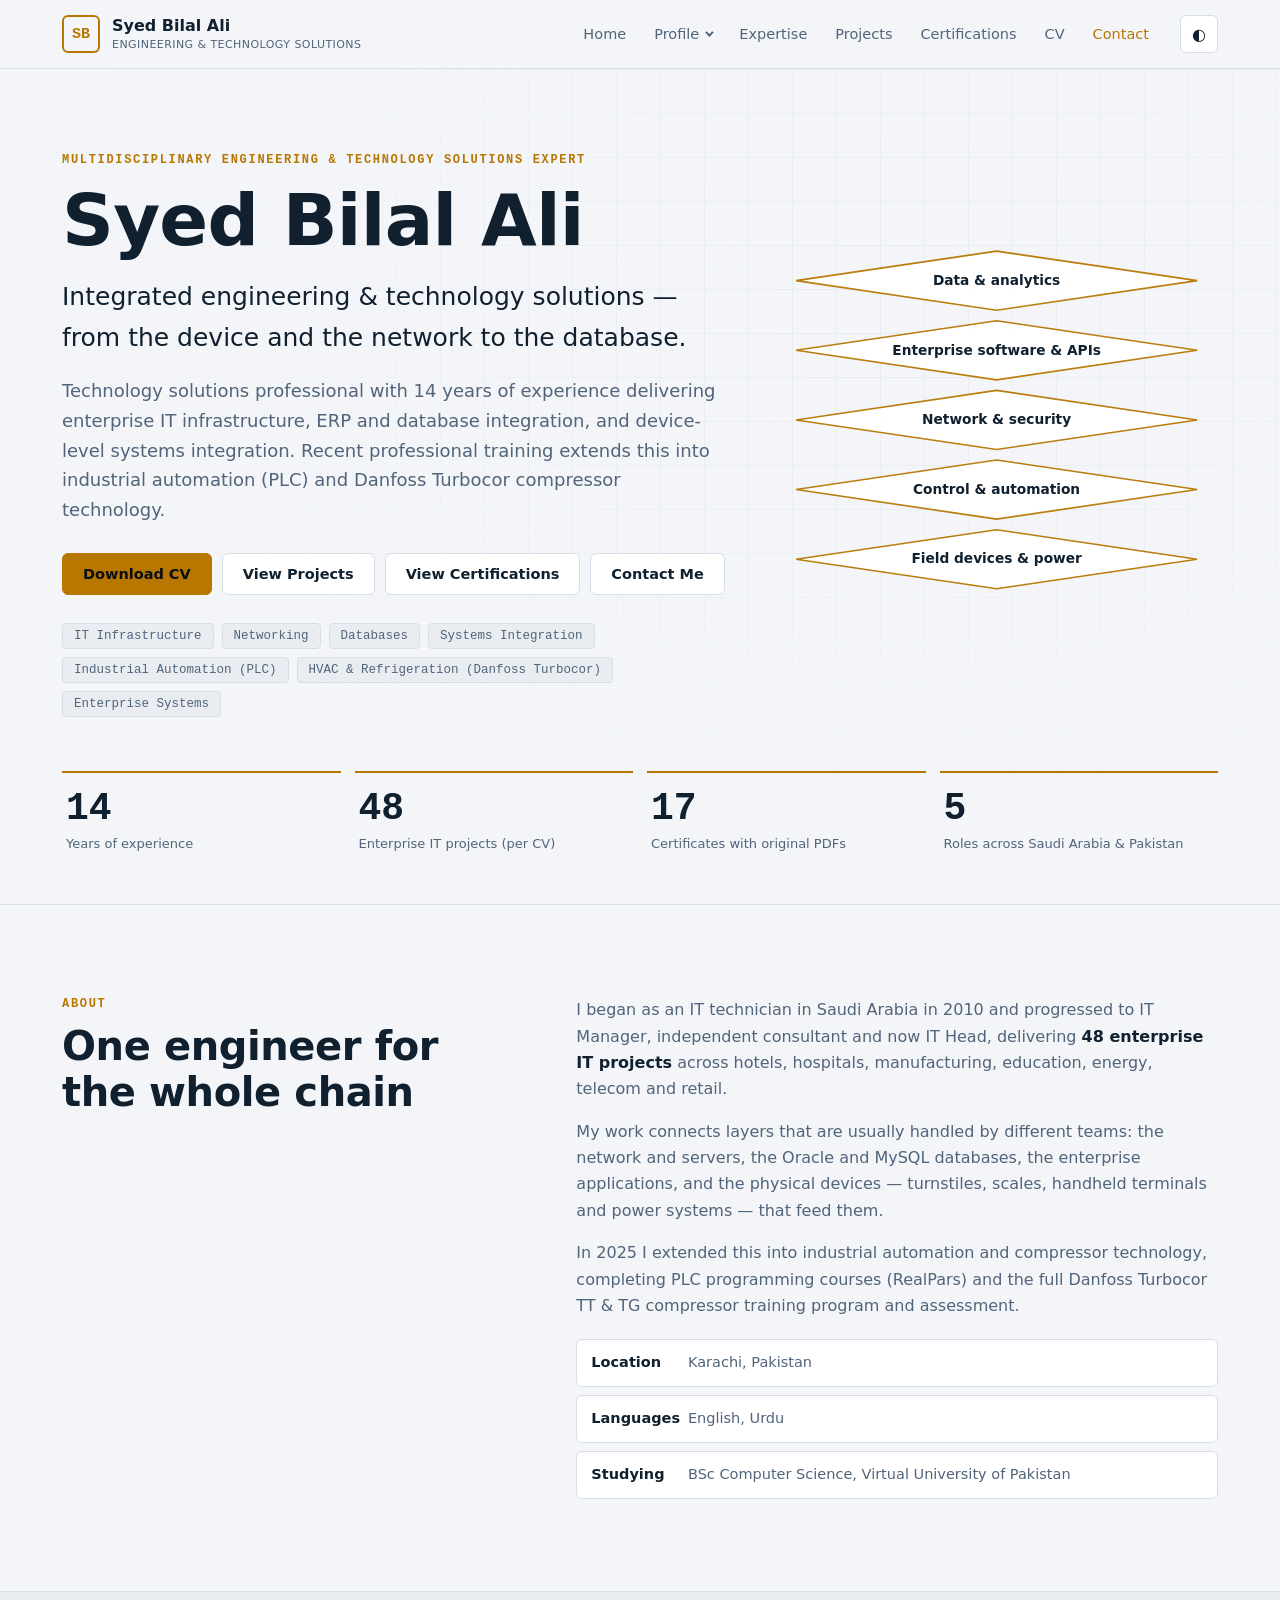
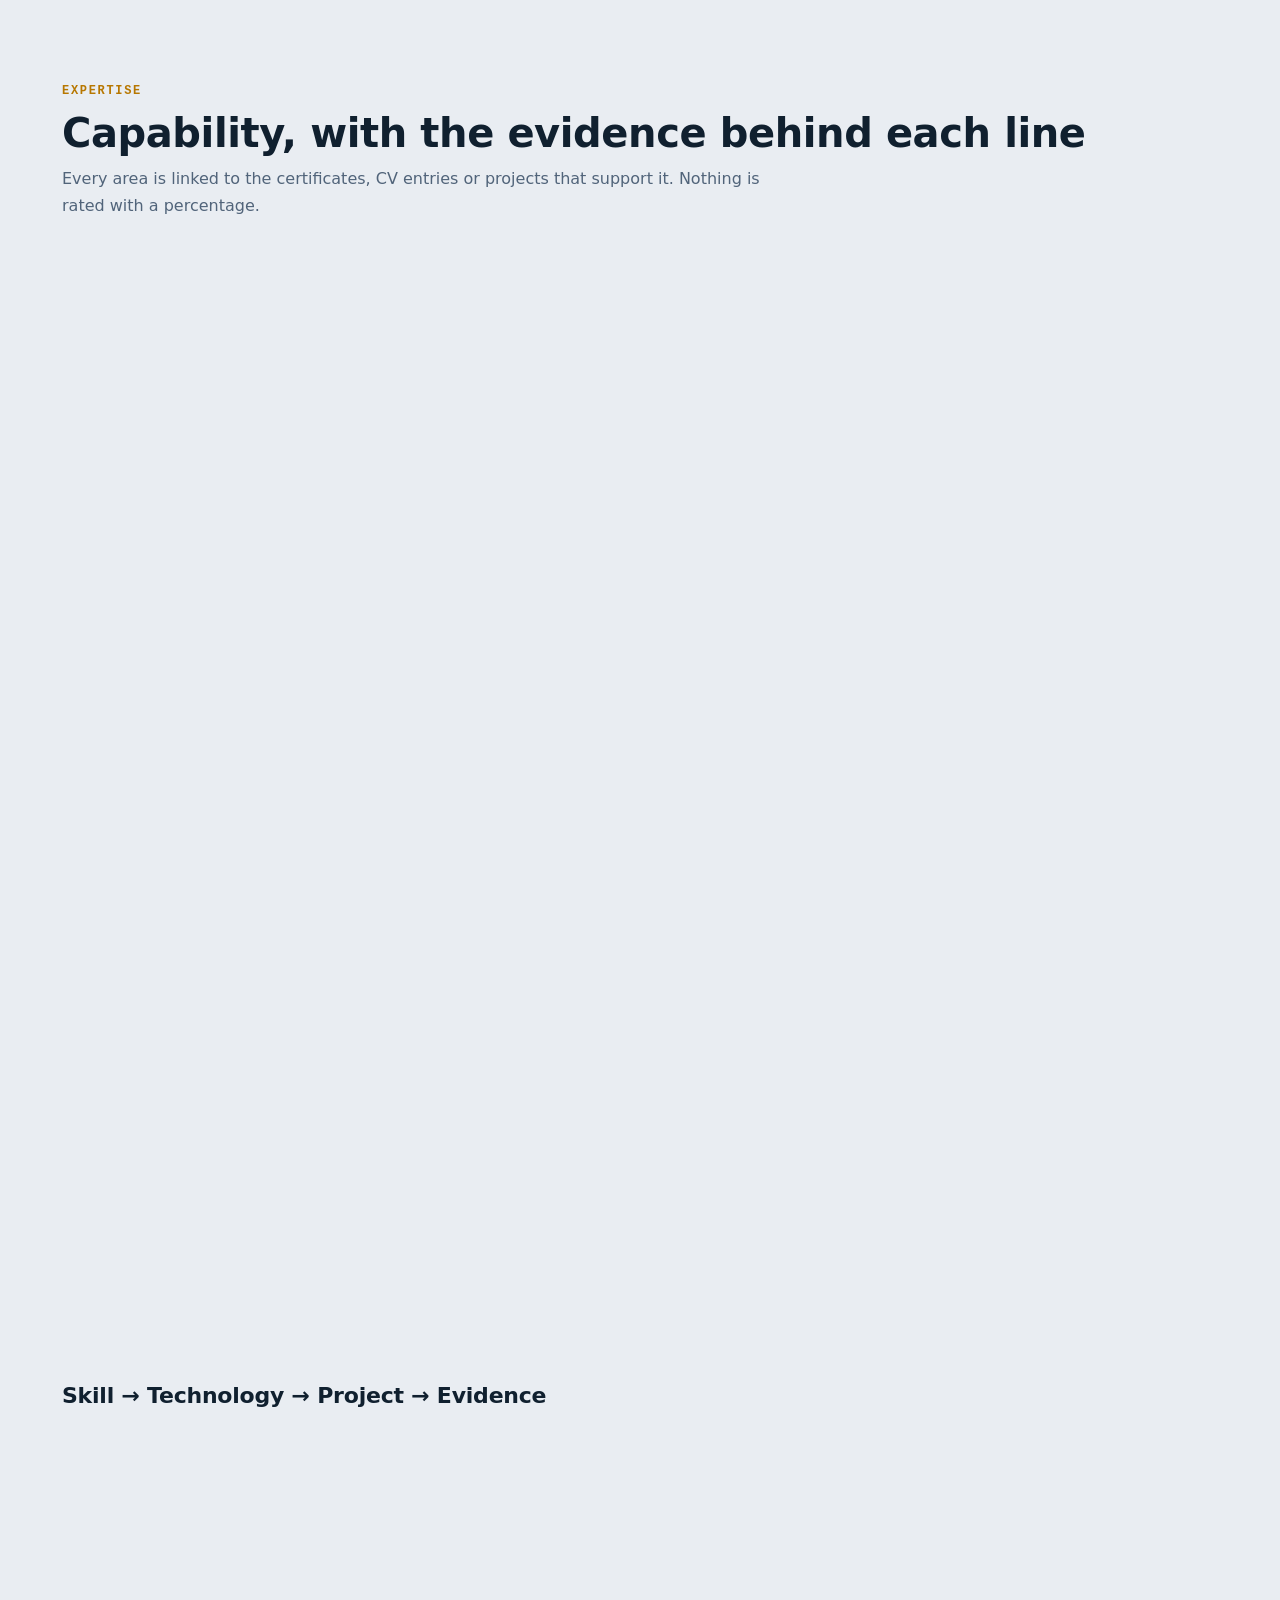
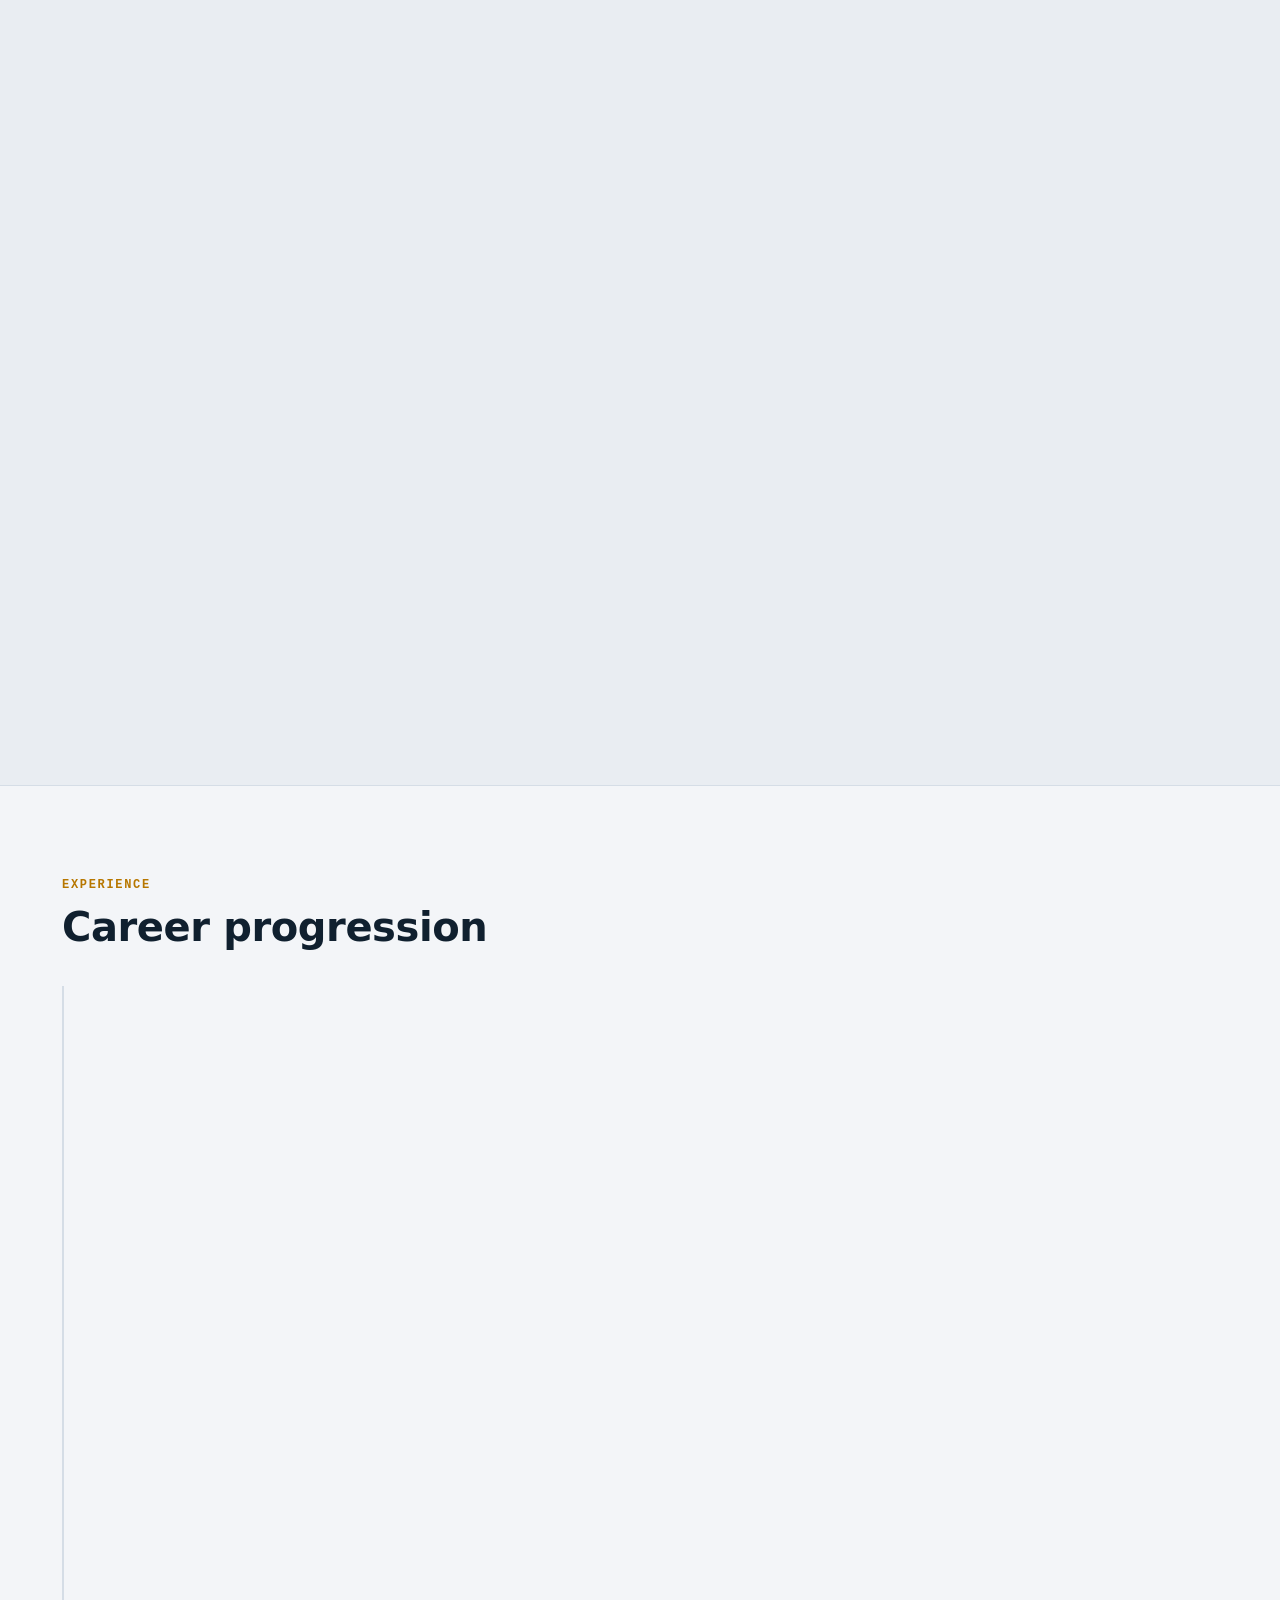
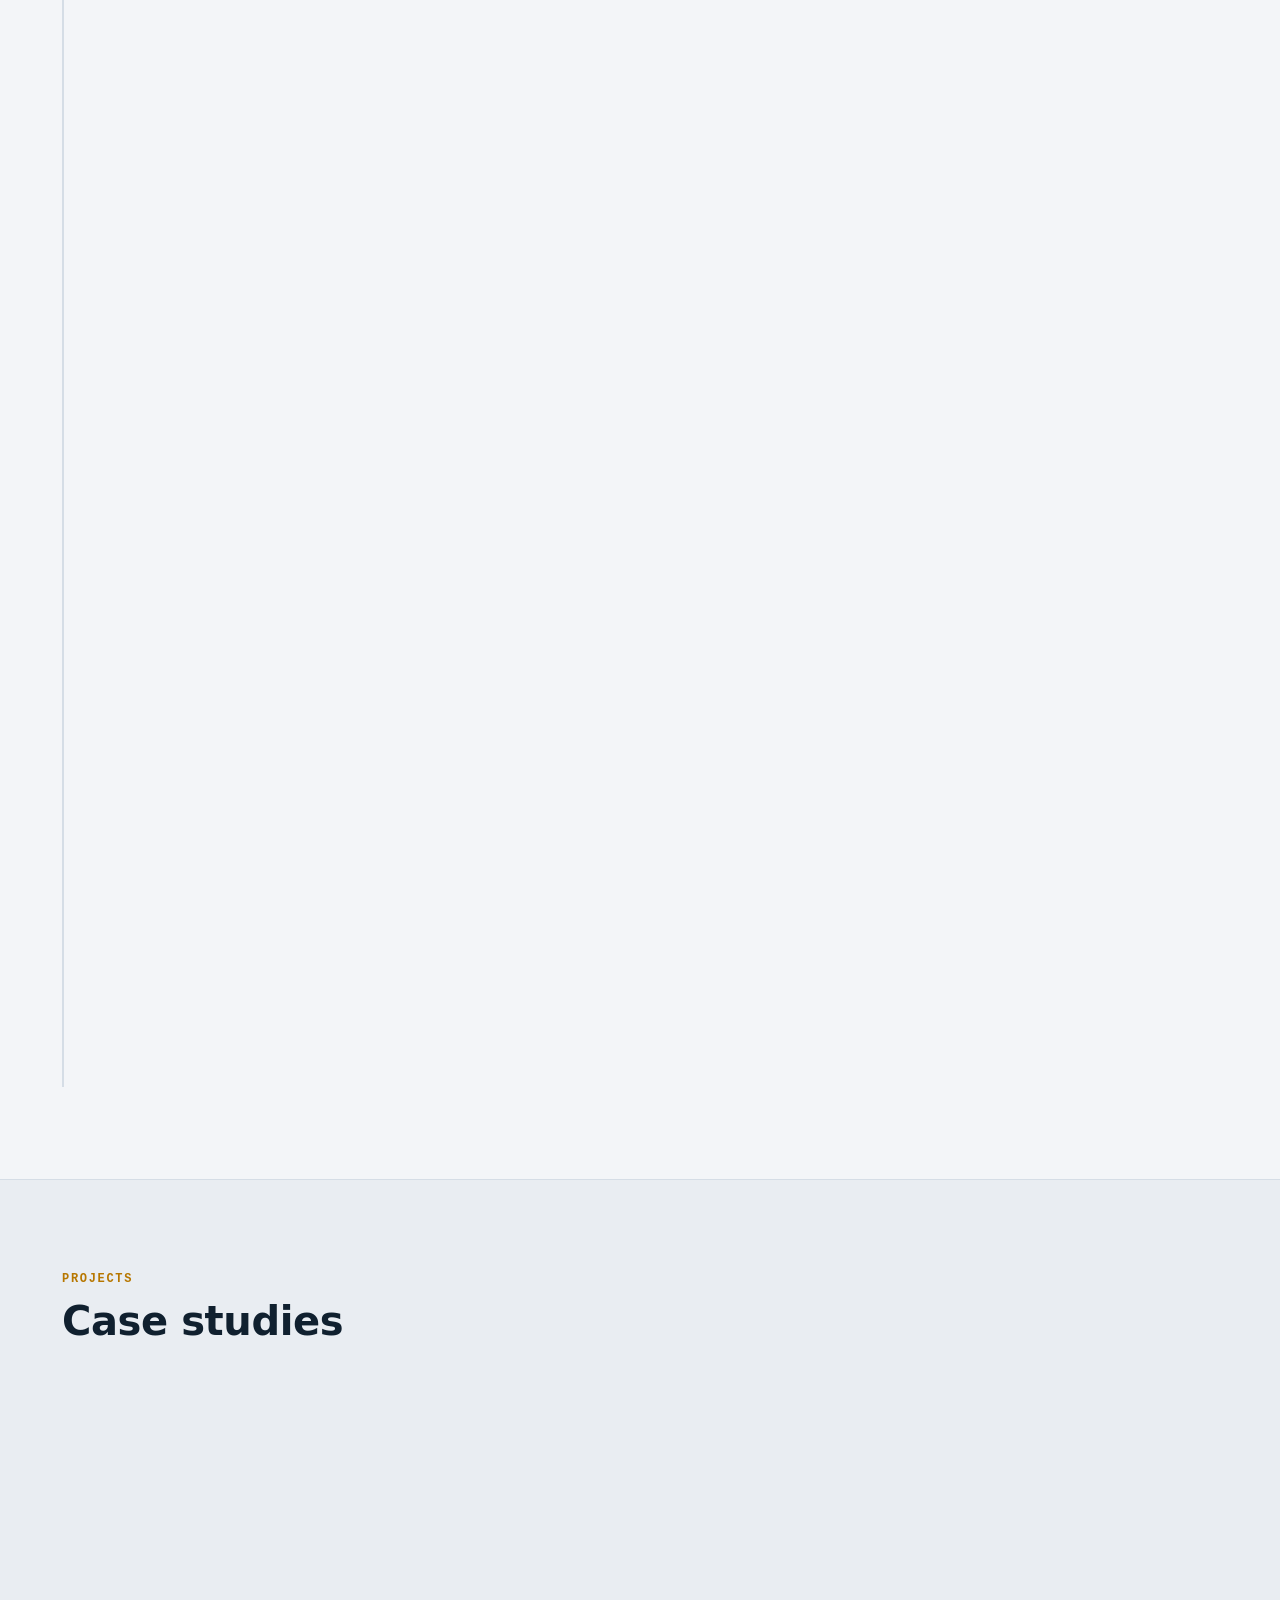
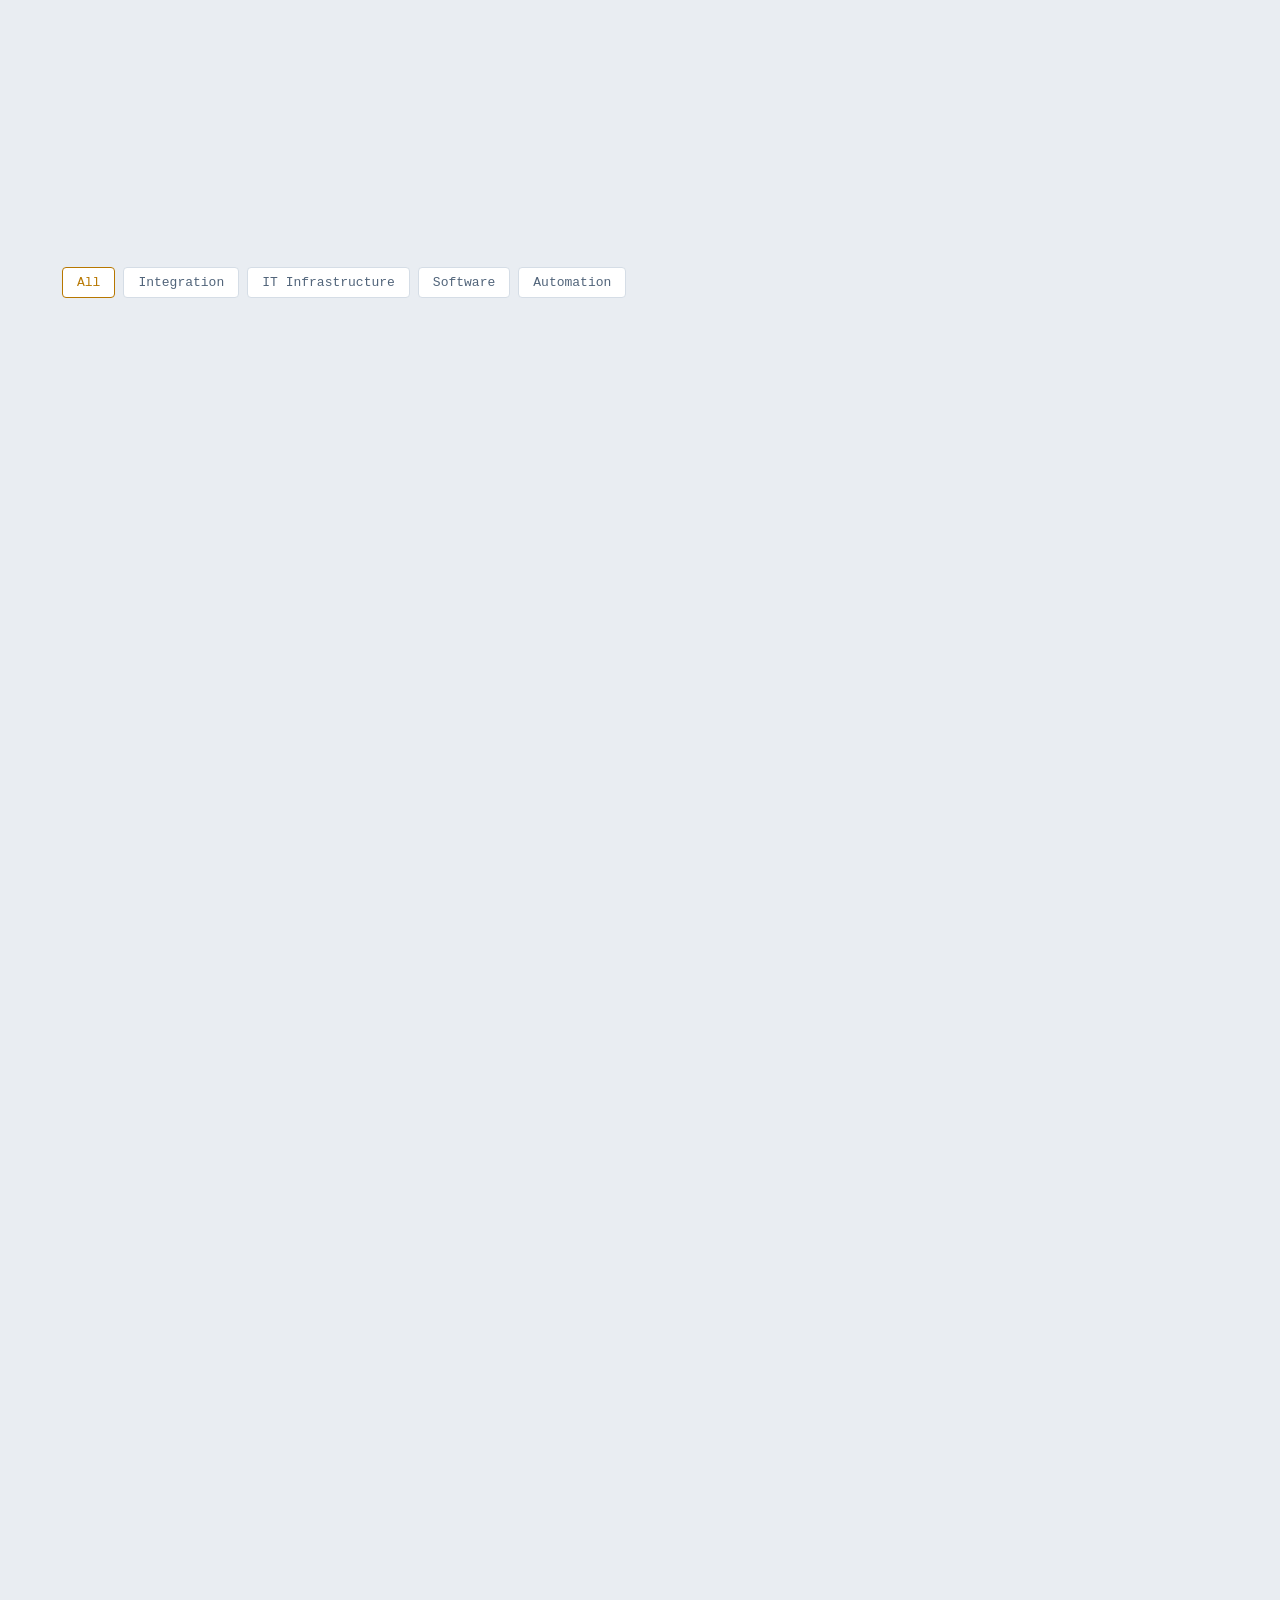
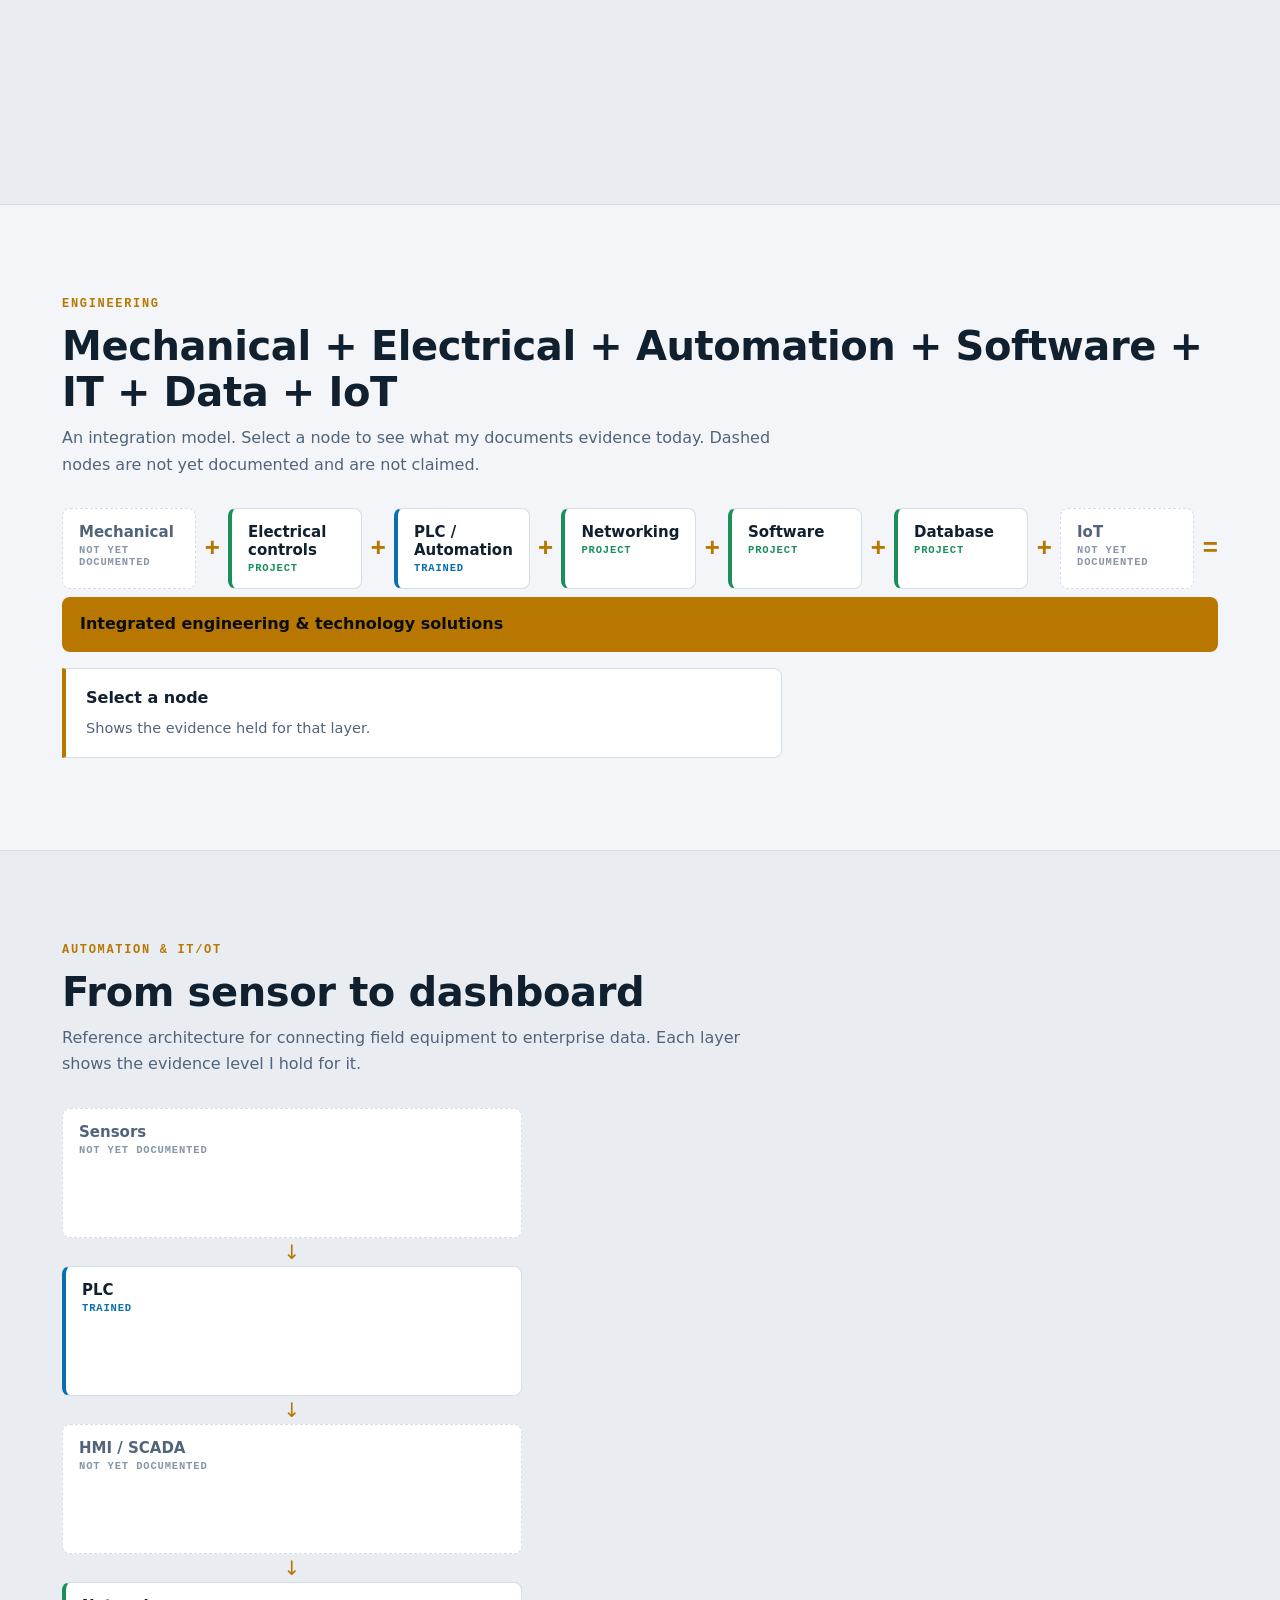
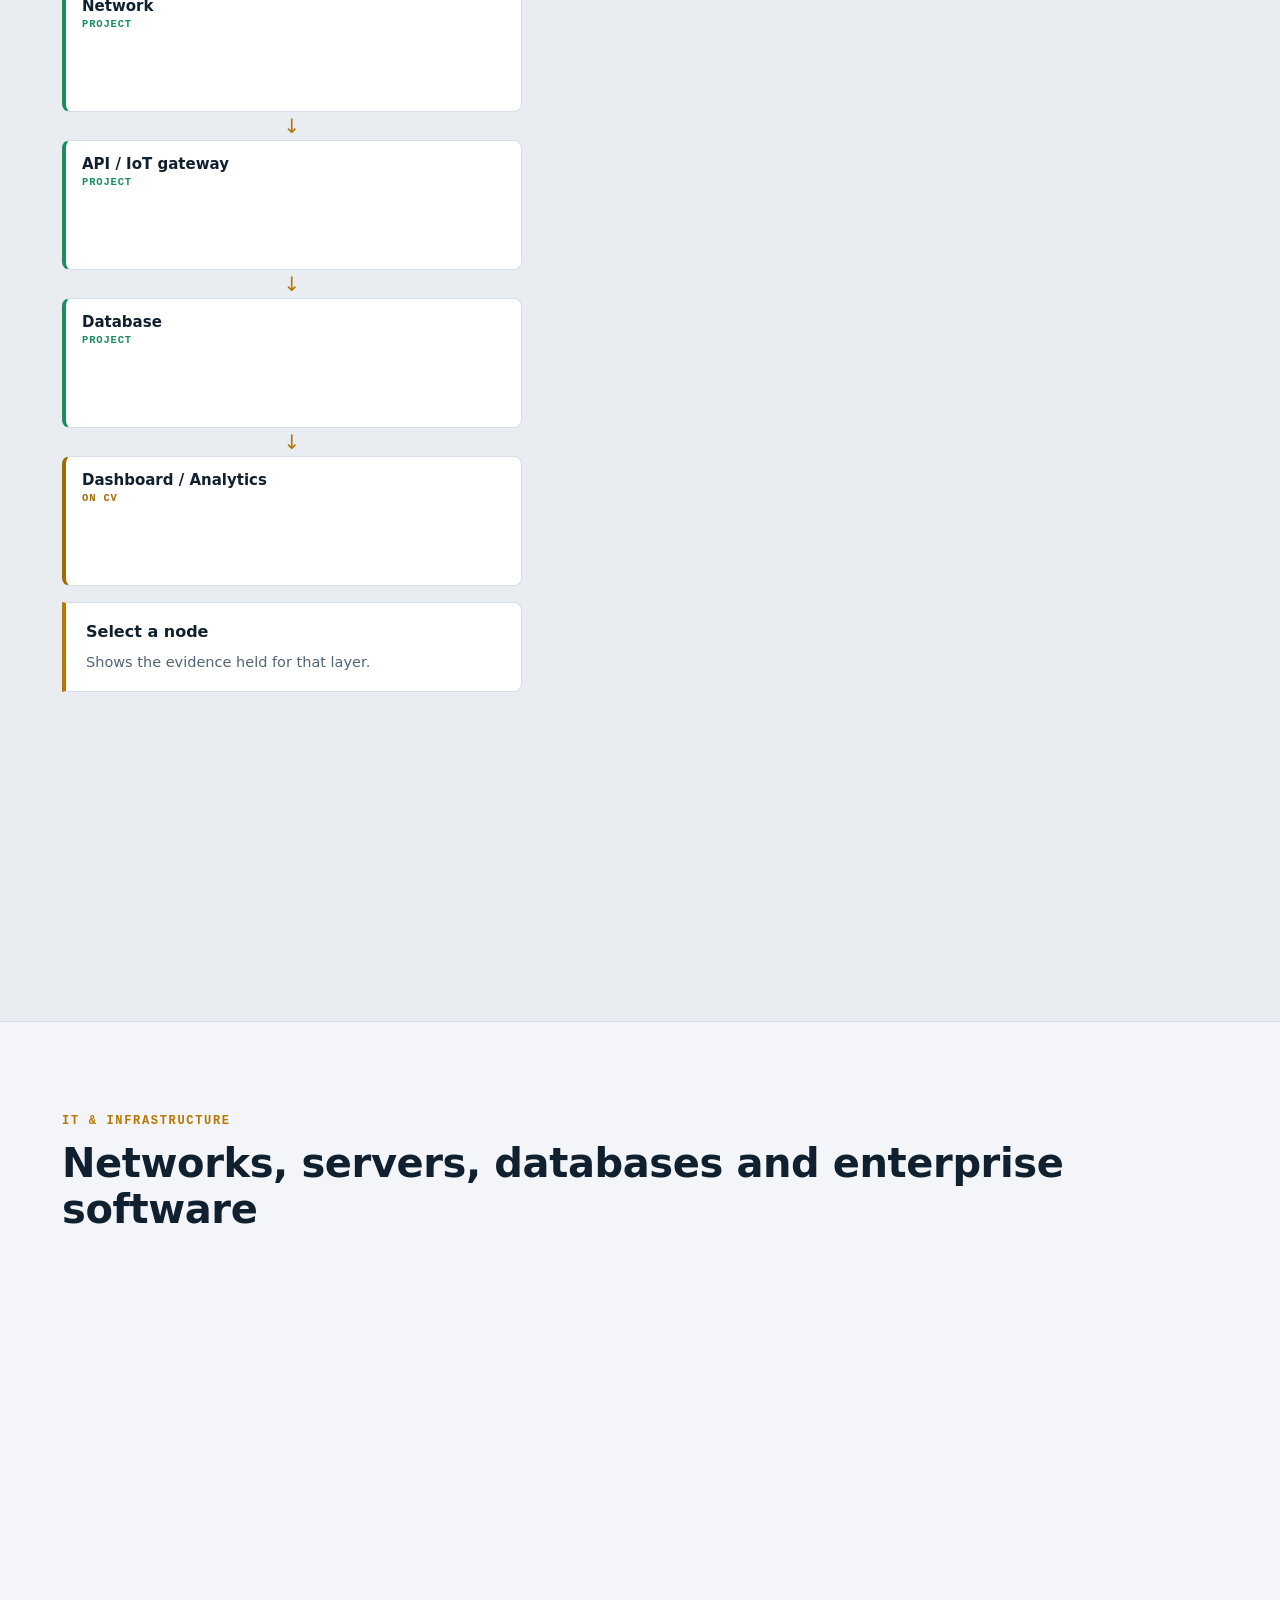
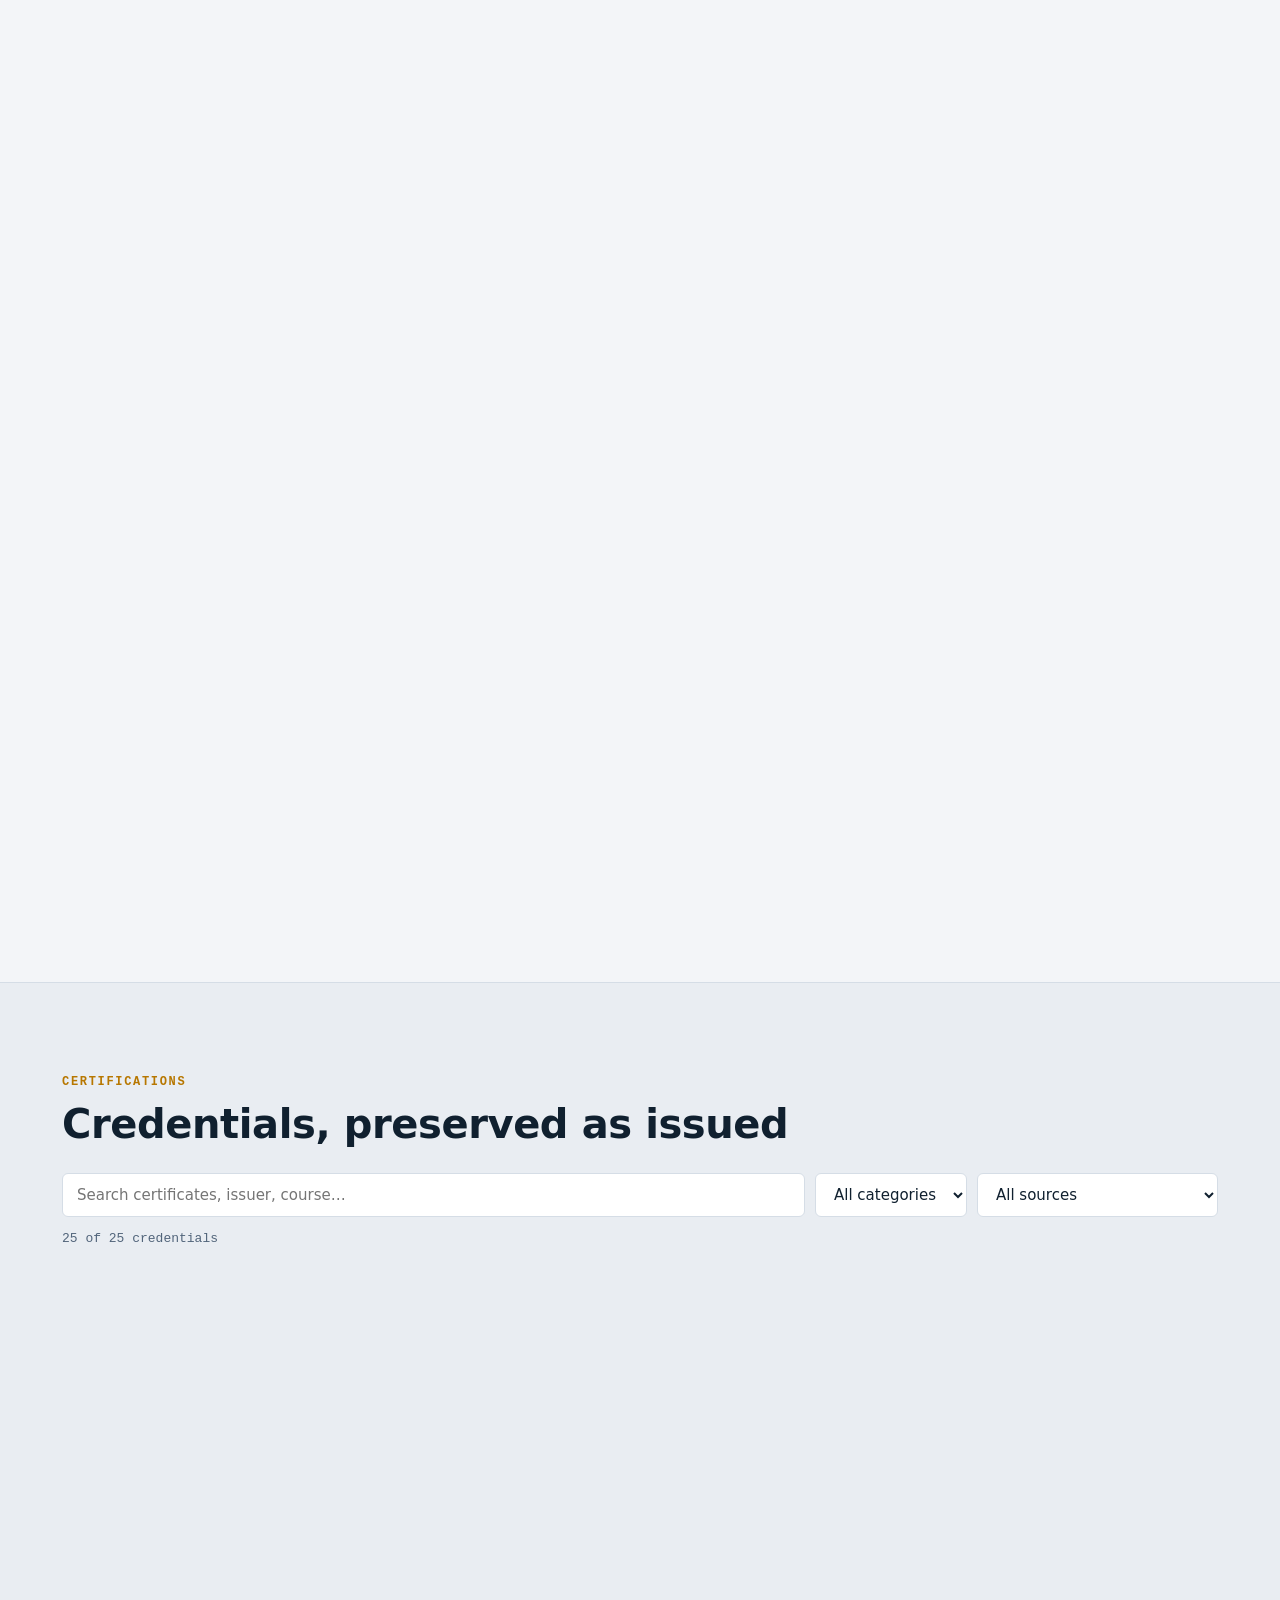
==== index.html @ 6219f00b "Publish engineering & technology solutions portfolio Co-Authored-By: Claude Sonnet 5.5 <noreply@anth" ====
<!DOCTYPE html>
<html lang="en">
<head>
<meta charset="UTF-8">
<meta name="viewport" content="width=device-width, initial-scale=1">
<title>Syed Bilal Ali | Engineering & Technology Solutions — IT Infrastructure, Automation, Systems Integration</title>
<meta name="description" content="Syed Bilal Ali — engineering and technology solutions professional: IT infrastructure, networking, Oracle database and ERP integration, PLC automation training and Danfoss Turbocor compressor technology. 14 years of experience. Karachi, Pakistan.">
<meta name="keywords" content="IT solutions expert, systems integration, industrial automation, PLC, Danfoss Turbocor, HVAC controls, IT/OT integration, networking, Oracle, IT infrastructure">
<meta name="author" content="Syed Bilal Ali">
<link rel="canonical" href="https://bilalsd1.github.io/">
<meta property="og:type" content="website">
<meta property="og:title" content="Syed Bilal Ali — Engineering & Technology Solutions">
<meta property="og:description" content="IT infrastructure, enterprise integration, PLC automation and Danfoss Turbocor compressor technology.">
<meta property="og:url" content="https://bilalsd1.github.io/">
<meta name="twitter:card" content="summary">
<meta name="referrer" content="strict-origin-when-cross-origin">
<meta http-equiv="Content-Security-Policy" content="default-src 'self'; img-src 'self' data:; style-src 'self'; script-src 'self'; frame-src 'self'; object-src 'self'; base-uri 'self'; form-action 'self' mailto:">
<script type="application/ld+json">
{"@context":"https://schema.org","@type":"Person","name":"Syed Bilal Ali","jobTitle":"IT Head; Engineering & Technology Solutions","url":"https://bilalsd1.github.io/","address":{"@type":"PostalAddress","addressLocality":"Karachi","addressCountry":"PK"},"alumniOf":{"@type":"CollegeOrUniversity","name":"Virtual University of Pakistan"},"knowsAbout":["IT infrastructure","Networking","Oracle database","PL/SQL","Systems integration","Enterprise ERP","PLC programming","Danfoss Turbocor compressors"],"knowsLanguage":["English","Urdu"]}
</script>
<link rel="stylesheet" href="styles.css">
</head>
<body>
<a class="skip" href="#main">Skip to content</a>

<header class="nav" id="nav">
  <div class="wrap nav-inner">
    <a href="#home" class="brand" aria-label="Syed Bilal Ali — home"><span class="mark">SB</span><span class="bn">Syed Bilal Ali<small>Engineering &amp; Technology Solutions</small></span></a>
    <button class="burger" id="burger" aria-label="Open menu" aria-expanded="false" aria-controls="menu"><span></span><span></span><span></span></button>
    <nav id="menu" class="menu" aria-label="Main">
      <ul>
        <li><a href="#home">Home</a></li>
        <li class="has-mega">
          <button class="mega-toggle" aria-expanded="false">Profile <i></i></button>
          <div class="mega">
            <div class="mega-grid">
              <div><h4>About</h4><a href="#about">About</a><a href="#experience">Experience</a><a href="#education">Education</a></div>
              <div><h4>Capability</h4><a href="#expertise">Expertise</a><a href="#engineering">Engineering</a><a href="#automation">Automation</a><a href="#it">IT &amp; Infrastructure</a><a href="#technologies">Technologies</a></div>
              <div><h4>Proof</h4><a href="#projects">Projects</a><a href="#certifications">Certifications</a><a href="#documents">Documents</a><a href="#cv">CV</a></div>
            </div>
          </div>
        </li>
        <li><a href="#expertise">Expertise</a></li>
        <li><a href="#projects">Projects</a></li>
        <li><a href="#certifications">Certifications</a></li>
        <li><a href="#cv">CV</a></li>
        <li><a href="#contact" class="nav-cta">Contact</a></li>
      </ul>
    </nav>
    <button class="theme" id="theme" aria-label="Toggle dark / light mode" title="Dark / light">◐</button>
  </div>
</header>

<main id="main">

<section class="hero" id="home">
  <div class="gridbg" aria-hidden="true"></div>
  <div class="wrap hero-grid">
    <div>
      <p class="eyebrow">Multidisciplinary Engineering &amp; Technology Solutions Expert</p>
      <h1>Syed Bilal Ali</h1>
      <p class="h1sub">Integrated engineering &amp; technology solutions — from the device and the network to the database.</p>
      <p class="lead" id="hero-summary"></p>
      <div class="cta">
        <a class="btn primary" href="cv.html">Download CV</a>
        <a class="btn" href="#projects">View Projects</a>
        <a class="btn" href="#certifications">View Certifications</a>
        <a class="btn" href="#contact">Contact Me</a>
      </div>
      <ul class="chips" id="positioning"></ul>
    </div>
    <figure class="hero-visual" aria-label="Integration stack">
      <svg viewBox="0 0 420 380" role="img" aria-label="Layered stack: field devices, control, network, software, data"><g id="hero-layers"></g></svg>
    </figure>
  </div>
  <div class="wrap facts" id="facts"></div>
</section>

<section id="about" class="section">
  <div class="wrap two">
    <div><p class="eyebrow">About</p><h2>One engineer for the whole chain</h2></div>
    <div class="prose" id="about-copy"></div>
  </div>
</section>

<section id="expertise" class="section alt">
  <div class="wrap">
    <p class="eyebrow">Expertise</p><h2>Capability, with the evidence behind each line</h2>
    <p class="sub">Every area is linked to the certificates, CV entries or projects that support it. Nothing is rated with a percentage.</p>
    <div class="grid" id="expertise-grid"></div>
    <h3 class="h3">Skill → Technology → Project → Evidence</h3>
    <div class="chains" id="chains"></div>
  </div>
</section>

<section id="experience" class="section">
  <div class="wrap">
    <p class="eyebrow">Experience</p><h2>Career progression</h2>
    <ol class="timeline" id="timeline"></ol>
  </div>
</section>

<section id="projects" class="section alt">
  <div class="wrap">
    <p class="eyebrow">Projects</p><h2>Case studies</h2>
    <div id="feature"></div>
    <div class="filters" id="proj-filters"></div>
    <div class="grid" id="projects-grid"></div>
  </div>
</section>

<section id="engineering" class="section">
  <div class="wrap">
    <p class="eyebrow">Engineering</p><h2>Mechanical + Electrical + Automation + Software + IT + Data + IoT</h2>
    <p class="sub">An integration model. Select a node to see what my documents evidence today. Dashed nodes are not yet documented and are not claimed.</p>
    <div class="diagram" id="dg-int"></div>
  </div>
</section>

<section id="automation" class="section alt">
  <div class="wrap">
    <p class="eyebrow">Automation &amp; IT/OT</p><h2>From sensor to dashboard</h2>
    <p class="sub">Reference architecture for connecting field equipment to enterprise data. Each layer shows the evidence level I hold for it.</p>
    <div class="diagram" id="dg-itot"></div>
    <div class="grid" id="auto-evidence"></div>
  </div>
</section>

<section id="it" class="section">
  <div class="wrap">
    <p class="eyebrow">IT &amp; Infrastructure</p><h2>Networks, servers, databases and enterprise software</h2>
    <div class="grid" id="it-grid"></div>
  </div>
</section>

<section id="certifications" class="section alt">
  <div class="wrap">
    <p class="eyebrow">Certifications</p><h2>Credentials, preserved as issued</h2>
    <div class="toolbar">
      <input id="cert-search" type="search" placeholder="Search certificates, issuer, course…" aria-label="Search certificates" maxlength="80">
      <select id="cert-cat" aria-label="Filter by category"></select>
      <select id="cert-src" aria-label="Filter by source"><option value="">All sources</option><option value="document">Original document on file</option><option value="cv">Listed on CV only</option></select>
    </div>
    <p class="count" id="cert-count" aria-live="polite"></p>
    <div class="grid certs" id="certs-grid"></div>
  </div>
</section>

<section id="education" class="section">
  <div class="wrap two">
    <div><p class="eyebrow">Education</p><h2>Academic background</h2><p class="sub">As stated on my CV. Degree documents are available on request.</p></div>
    <div><ul class="edu" id="edu"></ul><h3 class="h3">Professional training</h3><ul class="edu" id="training"></ul></div>
  </div>
</section>

<section id="technologies" class="section alt">
  <div class="wrap">
    <p class="eyebrow">Technologies</p><h2>Technology index</h2>
    <p class="sub"><b>Project</b> = used in delivered work · <b>Trained</b> = completed training or certificate · <b>On CV</b> = listed skill, no project write-up yet.</p>
    <div class="tech" id="tech"></div>
  </div>
</section>

<section id="documents" class="section">
  <div class="wrap">
    <p class="eyebrow">Document vault</p><h2>Public, restricted and private records</h2>
    <div class="vault" id="vault"></div>
  </div>
</section>

<section id="cv" class="section alt">
  <div class="wrap">
    <p class="eyebrow">Curriculum vitae</p><h2>One source, four CV versions</h2>
    <p class="sub">All versions are generated from the same verified data, so one update changes every version. Open a version, then use <b>Print / Save as PDF</b>.</p>
    <div class="grid" id="cv-cards"></div>
  </div>
</section>

<section id="contact" class="section contact">
  <div class="wrap two">
    <div>
      <p class="eyebrow">Contact</p><h2>Discuss a project or role</h2>
      <p class="lead">Available for remote and on-site engagements in IT infrastructure, enterprise integration and automation support.</p>
      <ul class="links"><li id="c-email"></li><li>Karachi, Pakistan · UTC+5</li><li>Languages: English, Urdu</li></ul>
      <p class="hint">Phone and other details are shared on request.</p>
    </div>
    <form id="form" class="form" novalidate autocomplete="on">
      <label>Name<input name="name" required maxlength="80" autocomplete="name"></label>
      <label>Email<input name="email" type="email" required maxlength="120" autocomplete="email"></label>
      <label>Company<input name="company" maxlength="100" autocomplete="organization"></label>
      <label>Message<textarea name="msg" rows="4" required maxlength="1500"></textarea></label>
      <input name="website" class="hp" tabindex="-1" autocomplete="off" aria-hidden="true">
      <button class="btn primary" type="submit">Send message</button>
      <p class="hint" id="hint">Opens your email app with the message pre-filled.</p>
    </form>
  </div>
</section>
</main>

<footer class="footer"><div class="wrap"><span>© <span id="yr"></span> Syed Bilal Ali</span><a href="#home">Back to top ↑</a></div></footer>

<div class="modal" id="modal" hidden role="dialog" aria-modal="true" aria-label="Certificate viewer">
  <div class="modal-box">
    <div class="modal-bar"><strong id="m-title"></strong><a id="m-open" target="_blank" rel="noopener" class="btn sm">Open original PDF ↗</a><button id="m-close" class="btn sm" aria-label="Close">Close ✕</button></div>
    <div class="modal-body" id="m-body"></div>
  </div>
</div>

<script src="data/profile.js"></script>
<script src="data/experience.js"></script>
<script src="data/projects.js"></script>
<script src="data/certificates.js"></script>
<script src="script.js"></script>
</body>
</html>
---- styles.css ----
:root{
  --bg:#0a0e13;--bg2:#0e141b;--card:#121a23;--line:#223040;--text:#e7edf3;--muted:#8fa0b2;
  --acc:#f2a900;--acc2:#4cc3ff;--ok:#3ecf8e;--warn:#e5a93a;--pend:#5b6b7c;
  --shadow:0 18px 40px -22px rgba(0,0,0,.7);color-scheme:dark;
  --sans:"Segoe UI",Inter,system-ui,-apple-system,Roboto,sans-serif;--mono:ui-monospace,"Cascadia Mono",Consolas,monospace;
}
:root[data-theme="light"]{--bg:#f3f5f8;--bg2:#e9edf2;--card:#fff;--line:#d5dde6;--text:#10202f;--muted:#51647a;--acc:#b77700;--acc2:#0a6fae;--ok:#1a8f5c;--warn:#a06a00;--pend:#8796a6;--shadow:0 18px 34px -24px rgba(16,32,47,.35);color-scheme:light}
@media(prefers-color-scheme:light){:root:not([data-theme="dark"]){--bg:#f3f5f8;--bg2:#e9edf2;--card:#fff;--line:#d5dde6;--text:#10202f;--muted:#51647a;--acc:#b77700;--acc2:#0a6fae;--ok:#1a8f5c;--warn:#a06a00;--pend:#8796a6;--shadow:0 18px 34px -24px rgba(16,32,47,.35);color-scheme:light}}
*{box-sizing:border-box}html{scroll-behavior:smooth;scroll-padding-top:84px}
body{margin:0;font:16px/1.65 var(--sans);background:var(--bg);color:var(--text);-webkit-font-smoothing:antialiased}
h1,h2,h3,h4{margin:0;line-height:1.15;letter-spacing:-.01em}
a{color:inherit;text-decoration:none}ul,ol{margin:0;padding:0;list-style:none}
.wrap{max-width:1200px;margin:0 auto;padding:0 22px}
@media(min-width:2000px){.wrap{max-width:1560px}body{font-size:18px}}
.skip{position:absolute;left:-999px;top:8px;background:var(--acc);color:#000;padding:8px 12px;border-radius:6px;z-index:200}.skip:focus{left:8px}
:focus-visible{outline:2px solid var(--acc2);outline-offset:3px;border-radius:4px}
.hp{position:absolute;left:-9999px;opacity:0;height:0}

/* nav */
.nav{position:sticky;top:0;z-index:60;background:color-mix(in srgb,var(--bg) 88%,transparent);backdrop-filter:blur(12px);border-bottom:1px solid var(--line)}
.nav-inner{display:flex;align-items:center;gap:18px;height:68px}
.brand{display:flex;align-items:center;gap:12px}
.mark{display:grid;place-items:center;width:38px;height:38px;border:2px solid var(--acc);color:var(--acc);font:700 15px var(--mono);border-radius:6px}
.bn{font-weight:700;line-height:1.1}.bn small{display:block;font:500 11px var(--sans);color:var(--muted);letter-spacing:.04em;text-transform:uppercase;margin-top:3px}
.menu{margin-left:auto}.menu>ul{display:flex;align-items:center;gap:2px}
.menu a,.mega-toggle{display:inline-flex;align-items:center;gap:6px;padding:9px 13px;border-radius:6px;color:var(--muted);font:500 14.5px var(--sans);background:none;border:0;cursor:pointer}
.menu a:hover,.mega-toggle:hover,.has-mega.open .mega-toggle{color:var(--text);background:var(--card)}
.mega-toggle i{width:6px;height:6px;border-right:2px solid currentColor;border-bottom:2px solid currentColor;transform:rotate(45deg) translateY(-2px)}
.nav-cta{border:1px solid var(--acc);color:var(--acc)!important}.nav-cta:hover{background:var(--acc)!important;color:#000!important}
.theme{width:38px;height:38px;border-radius:6px;border:1px solid var(--line);background:var(--card);color:var(--text);cursor:pointer;font-size:16px}
.burger{display:none;background:none;border:0;padding:8px;cursor:pointer;margin-left:auto}.burger span{display:block;width:22px;height:2px;background:var(--text);margin:5px 0}
.has-mega{position:static}
.mega{position:absolute;left:0;right:0;top:100%;padding:0 22px;opacity:0;visibility:hidden;transform:translateY(6px);transition:.18s}
.has-mega.open .mega,.has-mega:hover .mega,.has-mega:focus-within .mega{opacity:1;visibility:visible;transform:none}
.mega-grid{max-width:900px;margin:8px auto 0;background:var(--card);border:1px solid var(--line);border-radius:10px;box-shadow:var(--shadow);padding:22px;display:grid;grid-template-columns:repeat(3,1fr);gap:24px}
.mega-grid h4{font:600 11.5px var(--mono);letter-spacing:.12em;text-transform:uppercase;color:var(--acc);margin-bottom:8px}
.mega-grid a{display:block;padding:7px 8px;margin:0 -8px;border-radius:6px;font-size:14.5px}.mega-grid a:hover{background:var(--bg2);color:var(--text)}

/* buttons etc */
.btn{display:inline-flex;align-items:center;justify-content:center;padding:12px 20px;border-radius:6px;font:600 14.5px var(--sans);cursor:pointer;border:1px solid var(--line);background:var(--card);color:var(--text);transition:.15s}
.btn:hover{border-color:var(--acc2)}.btn.primary{background:var(--acc);border-color:var(--acc);color:#0a0e13}.btn.primary:hover{filter:brightness(1.08)}
.btn.sm{padding:7px 13px;font-size:13px}
.eyebrow{font:600 12px var(--mono);letter-spacing:.14em;text-transform:uppercase;color:var(--acc);margin:0 0 12px}
.lead{font-size:18px;color:var(--muted);max-width:62ch}.sub{color:var(--muted);max-width:70ch;margin:10px 0 0}
.h3{font-size:22px;margin:54px 0 16px}

/* hero */
.hero{position:relative;overflow:hidden;padding:84px 0 34px;border-bottom:1px solid var(--line)}
.gridbg{position:absolute;inset:0;background-image:linear-gradient(var(--line) 1px,transparent 1px),linear-gradient(90deg,var(--line) 1px,transparent 1px);background-size:44px 44px;opacity:.35;mask-image:radial-gradient(ellipse at 70% 30%,#000 10%,transparent 70%)}
.hero-grid{position:relative;display:grid;grid-template-columns:1.2fr .8fr;gap:48px;align-items:center}
.hero h1{font-size:clamp(40px,6vw,72px);margin:4px 0 14px}
.h1sub{font-size:clamp(19px,2.2vw,25px);color:var(--text);max-width:40ch;margin:0 0 18px}
.cta{display:flex;flex-wrap:wrap;gap:10px;margin:28px 0}
.chips{display:flex;flex-wrap:wrap;gap:8px}.chips li{font:12.5px var(--mono);padding:5px 11px;border:1px solid var(--line);border-radius:4px;background:var(--bg2);color:var(--muted)}
.chips.sm{margin-top:12px}.chips.sm li{font-size:11.5px;padding:3px 8px}
.hero-visual{margin:0}.hero-visual svg{width:100%;height:auto;max-height:420px}
.ly path{fill:var(--card);stroke:var(--acc);stroke-width:1.5;opacity:.95}.ly text{fill:var(--text);font:600 13px var(--sans)}
.ly{animation:rise .7s both}@keyframes rise{from{opacity:0;transform:translateY(14px)}}
.facts{position:relative;display:grid;grid-template-columns:repeat(4,1fr);gap:14px;margin-top:54px}
.facts>div{border-top:2px solid var(--acc);padding:14px 4px}.facts b{display:block;font:700 38px var(--mono);color:var(--text)}.facts span{font-size:13px;color:var(--muted)}

/* sections */
.section{padding:92px 0}.section.alt{background:var(--bg2);border-block:1px solid var(--line)}
.section h2{font-size:clamp(27px,3.4vw,40px)}
.two{display:grid;grid-template-columns:1fr 1.4fr;gap:56px}
.prose p{color:var(--muted);margin:0 0 16px}.prose strong{color:var(--text)}
.facts2{display:grid;gap:8px;margin-top:20px}.facts2 li{padding:11px 14px;border:1px solid var(--line);border-radius:6px;background:var(--card);font-size:14.5px;color:var(--muted)}.facts2 b{color:var(--text);display:inline-block;min-width:92px}
.grid{display:grid;grid-template-columns:repeat(auto-fill,minmax(300px,1fr));gap:16px;margin-top:30px}
.card,.cert,.feature{background:var(--card);border:1px solid var(--line);border-radius:10px;padding:22px}
.card h3,.cert h3{font-size:18px;margin:10px 0 8px}
.card p{color:var(--muted);font-size:14.5px;margin:0 0 8px}
.badge{display:inline-block;font:600 11px var(--mono);letter-spacing:.06em;text-transform:uppercase;padding:3px 9px;border-radius:4px;border:1px solid var(--acc2);color:var(--acc2)}
.badge.draftb{border-color:var(--warn);color:var(--warn)}
.pend{opacity:.6;border-style:dashed}
.ev{display:grid;gap:7px}.ev li{position:relative;padding-left:16px;font-size:13.5px;color:var(--muted)}.ev li::before{content:"";position:absolute;left:0;top:.65em;width:7px;height:2px;background:var(--acc)}
.note{font-size:13px!important;color:var(--warn)!important;margin-top:12px!important}
.chains{display:grid;gap:10px}
.chain{display:grid;grid-template-columns:1fr auto 1.2fr auto 1.2fr auto 1.3fr;gap:12px;align-items:center;background:var(--card);border:1px solid var(--line);border-radius:8px;padding:14px 16px;font-size:14px}
.chain small{display:block;font:600 10.5px var(--mono);letter-spacing:.1em;text-transform:uppercase;color:var(--acc);margin-bottom:2px}.chain>span{color:var(--acc2);font-weight:700}

/* timeline */
.timeline{margin-top:36px;border-left:2px solid var(--line);padding-left:30px;display:grid;gap:40px}
.timeline>li{position:relative}.timeline>li::before{content:"";position:absolute;left:-38px;top:7px;width:12px;height:12px;background:var(--acc);box-shadow:0 0 0 4px var(--bg)}
.when{font:600 12.5px var(--mono);color:var(--acc2);letter-spacing:.04em}.timeline h3{font-size:22px;margin:4px 0}.org{margin:0 0 12px;color:var(--muted)}
.ach{border-left:3px solid var(--ok);padding:6px 14px;margin:10px 0;background:var(--card);border-radius:0 6px 6px 0;font-size:14.5px}.ach b{font:600 11px var(--mono);letter-spacing:.1em;text-transform:uppercase;color:var(--ok)}.ach li{margin-top:4px}
details{margin:10px 0}summary{cursor:pointer;font-weight:600;font-size:14.5px;color:var(--acc2)}
.pts{display:grid;gap:8px;margin-top:10px}.pts li{position:relative;padding-left:18px;color:var(--muted);font-size:14.5px}.pts li::before{content:"›";position:absolute;left:0;color:var(--acc);font-weight:700}
.projlinks{font-size:13.5px;color:var(--muted);margin:12px 0 0}.projlinks a{color:var(--acc2)}.projlinks a:hover{text-decoration:underline}

/* projects */
.feature{border-color:var(--acc);margin:28px 0 8px;padding:30px;background:linear-gradient(0deg,var(--card),var(--card))}
.feature h3{font-size:28px;margin:12px 0 10px}.feature p{color:var(--muted)}
.meta{font:13px var(--mono);color:var(--acc2)!important;margin:0 0 8px!important}
.pf{margin-top:14px}.pf b{font:600 11px var(--mono);letter-spacing:.1em;text-transform:uppercase;color:var(--ok)}.pf ul{margin-top:6px;display:grid;gap:5px}.pf li{font-size:14px;color:var(--muted)}
.gal{display:grid;grid-template-columns:repeat(auto-fill,minmax(200px,1fr));gap:12px;margin-top:16px}.gal img{width:100%;border-radius:6px;border:1px solid var(--line)}.gal figcaption{font-size:12px;color:var(--muted)}
.filters{display:flex;flex-wrap:wrap;gap:8px;margin-top:34px}.filters button{padding:7px 14px;border:1px solid var(--line);background:var(--card);color:var(--muted);border-radius:4px;font:500 13px var(--mono);cursor:pointer}.filters button[aria-pressed="true"]{border-color:var(--acc);color:var(--acc)}
.filters+.grid{margin-top:16px}

/* diagrams */
.diagram{margin-top:30px}
.flow{display:flex;align-items:stretch;gap:8px;flex-wrap:wrap}
.flow.col{flex-direction:column;max-width:460px;gap:0}
.flow.col .sep{align-self:center;color:var(--acc);font-size:20px;line-height:1;padding:4px 0}
.flow.sum .sep{align-self:center;font:700 26px var(--mono);color:var(--acc)}
.node{flex:1 1 130px;text-align:left;background:var(--card);color:var(--text);border:1px solid var(--line);border-radius:8px;padding:14px 16px;cursor:pointer;font:600 15px var(--sans);display:flex;flex-direction:column;gap:3px}
.node small{font:600 10.5px var(--mono);letter-spacing:.08em;text-transform:uppercase}
.node:hover,.node[aria-pressed="true"]{border-color:var(--acc)}
.node.s-project{border-left:4px solid var(--ok)}.node.s-project small{color:var(--ok)}
.node.s-trained{border-left:4px solid var(--acc2)}.node.s-trained small{color:var(--acc2)}
.node.s-stated{border-left:4px solid var(--warn)}.node.s-stated small{color:var(--warn)}
.node.s-pending{border-style:dashed;color:var(--muted)}.node.s-pending small{color:var(--pend)}
.result{flex:1 1 200px;display:flex;align-items:center;background:var(--acc);color:#0a0e13;font-weight:700;padding:14px 18px;border-radius:8px}
.detail{margin-top:16px;border:1px solid var(--line);border-left:4px solid var(--acc);background:var(--card);padding:16px 20px;border-radius:0 8px 8px 0;max-width:720px}.detail p{margin:6px 0 0;color:var(--muted);font-size:14.5px}
.flow.col~.detail{max-width:460px}
#auto-evidence{margin-top:34px}

/* IT, tech */
.tl{display:grid;gap:10px}.tl li{display:grid;grid-template-columns:1fr auto;gap:2px 10px;font-size:14px;border-bottom:1px solid var(--line);padding-bottom:9px}.tl small{grid-column:1/-1;color:var(--muted);font-size:12px}
.lv{font:600 10.5px var(--mono);letter-spacing:.05em;text-transform:uppercase;font-style:normal;align-self:start;padding:2px 7px;border-radius:3px;border:1px solid}
.l-project{color:var(--ok)}.l-trained{color:var(--acc2)}.l-stated{color:var(--warn)}
.tech{display:grid;grid-template-columns:repeat(auto-fit,minmax(300px,1fr));gap:16px;margin-top:30px}
.tg{background:var(--card);border:1px solid var(--line);border-radius:10px;padding:20px}.tg h4{font:600 12px var(--mono);letter-spacing:.1em;text-transform:uppercase;color:var(--acc);margin-bottom:12px}
.tg ul{display:grid;gap:8px}.tg li{display:flex;justify-content:space-between;gap:10px;font-size:14px;align-items:flex-start}

/* certificates */
.toolbar{display:flex;flex-wrap:wrap;gap:10px;margin-top:26px}
.toolbar input,.toolbar select{font:15px var(--sans);padding:11px 14px;border:1px solid var(--line);background:var(--card);color:var(--text);border-radius:6px}.toolbar input{flex:1 1 260px}
.count{font:13px var(--mono);color:var(--muted);margin:14px 0 0}
.certs{grid-template-columns:repeat(auto-fill,minmax(270px,1fr));margin-top:12px}
.cert{padding:0;overflow:hidden;display:flex;flex-direction:column}
.cert>*:not(.thumb){margin-left:18px;margin-right:18px}.cert .badge{align-self:flex-start;margin-top:16px}
.thumb{aspect-ratio:4/3;background:var(--bg2);border-bottom:1px solid var(--line);display:grid;place-items:center;overflow:hidden}.thumb img{width:100%;height:100%;object-fit:cover;object-position:top}.thumb span{font-size:13px;color:var(--muted);text-align:center}
.cert h3{font-size:16px}.st{font-size:13px;color:var(--ok);margin:0 0 8px}
dl{display:grid;grid-template-columns:auto 1fr;gap:3px 12px;font-size:12.5px;margin:0 0 12px}dt{color:var(--muted)}dd{margin:0;word-break:break-word}
.acts{display:flex;flex-wrap:wrap;gap:8px;margin-top:auto;margin-bottom:18px}
.modal{position:fixed;inset:0;z-index:150;background:rgba(2,6,10,.82);display:grid;place-items:center;padding:20px}.modal[hidden]{display:none}
.modal-box{background:var(--card);border:1px solid var(--line);border-radius:10px;width:min(1000px,100%);height:min(88vh,900px);display:flex;flex-direction:column;overflow:hidden}
.modal-bar{display:flex;align-items:center;gap:10px;padding:12px 16px;border-bottom:1px solid var(--line)}.modal-bar strong{flex:1;font-size:14px}
.modal-body{flex:1;background:#fff}.modal-body iframe{width:100%;height:100%;border:0}

/* education, vault */
.edu{display:grid;gap:12px}.edu li{background:var(--card);border:1px solid var(--line);border-left:3px solid var(--acc);border-radius:0 8px 8px 0;padding:14px 18px;display:grid;gap:2px}.edu span{color:var(--muted);font-size:14px}.edu em{font:12.5px var(--mono);font-style:normal;color:var(--acc2)}
.vault{display:grid;gap:10px;margin-top:30px;max-width:860px}
.vrow{display:grid;grid-template-columns:auto 1fr auto;gap:16px;align-items:center;background:var(--card);border:1px solid var(--line);border-radius:8px;padding:14px 18px}
.vrow small{display:block;color:var(--muted);font-size:13px}.vrow em{font:600 11px var(--mono);letter-spacing:.08em;text-transform:uppercase;font-style:normal;padding:3px 9px;border-radius:3px;border:1px solid}
.a-public em{color:var(--ok)}.a-restricted em{color:var(--warn)}.a-private em{color:#e5686b}.lock{color:var(--muted)}

/* contact */
.links{margin:22px 0 10px;display:grid;gap:8px}.links a{color:var(--acc2);font-weight:600}.hint{font-size:13px;color:var(--muted)}
.form{background:var(--card);border:1px solid var(--line);border-radius:10px;padding:26px;display:grid;gap:14px}.form label{display:grid;gap:6px;font-size:14px;color:var(--muted)}
.form input,.form textarea{font:16px var(--sans);padding:12px 14px;border:1px solid var(--line);border-radius:6px;background:var(--bg);color:var(--text)}
.footer{border-top:1px solid var(--line);padding:26px 0;color:var(--muted);font-size:14px}.footer .wrap{display:flex;justify-content:space-between}
.rv{opacity:0;transform:translateY(14px);transition:opacity .5s,transform .5s}.rv.in{opacity:1;transform:none}

@media(max-width:1000px){.hero-grid,.two{grid-template-columns:1fr}.hero-visual{max-width:420px}.facts{grid-template-columns:repeat(2,1fr)}.chain{grid-template-columns:1fr}.chain>span{display:none}}
@media(max-width:860px){
  .burger{display:block}.theme{order:3}.bn small{display:none}
  .menu{position:fixed;inset:68px 0 0 0;background:var(--bg);margin:0;padding:14px 22px 40px;overflow:auto;display:none}.menu.open{display:block}
  .menu>ul{flex-direction:column;align-items:stretch}.menu a,.mega-toggle{width:100%;justify-content:space-between;padding:14px;font-size:17px}
  .mega{position:static;padding:0;opacity:1;visibility:visible;transform:none;display:none}.has-mega:hover .mega{display:none}.has-mega.open .mega{display:block}
  .mega-grid{grid-template-columns:1fr;box-shadow:none;padding:12px}.section{padding:64px 0}
}
@media(prefers-reduced-motion:reduce){*{animation:none!important;transition:none!important}html{scroll-behavior:auto}.rv{opacity:1;transform:none}}
@media print{.nav,.hero,.footer{display:none}}
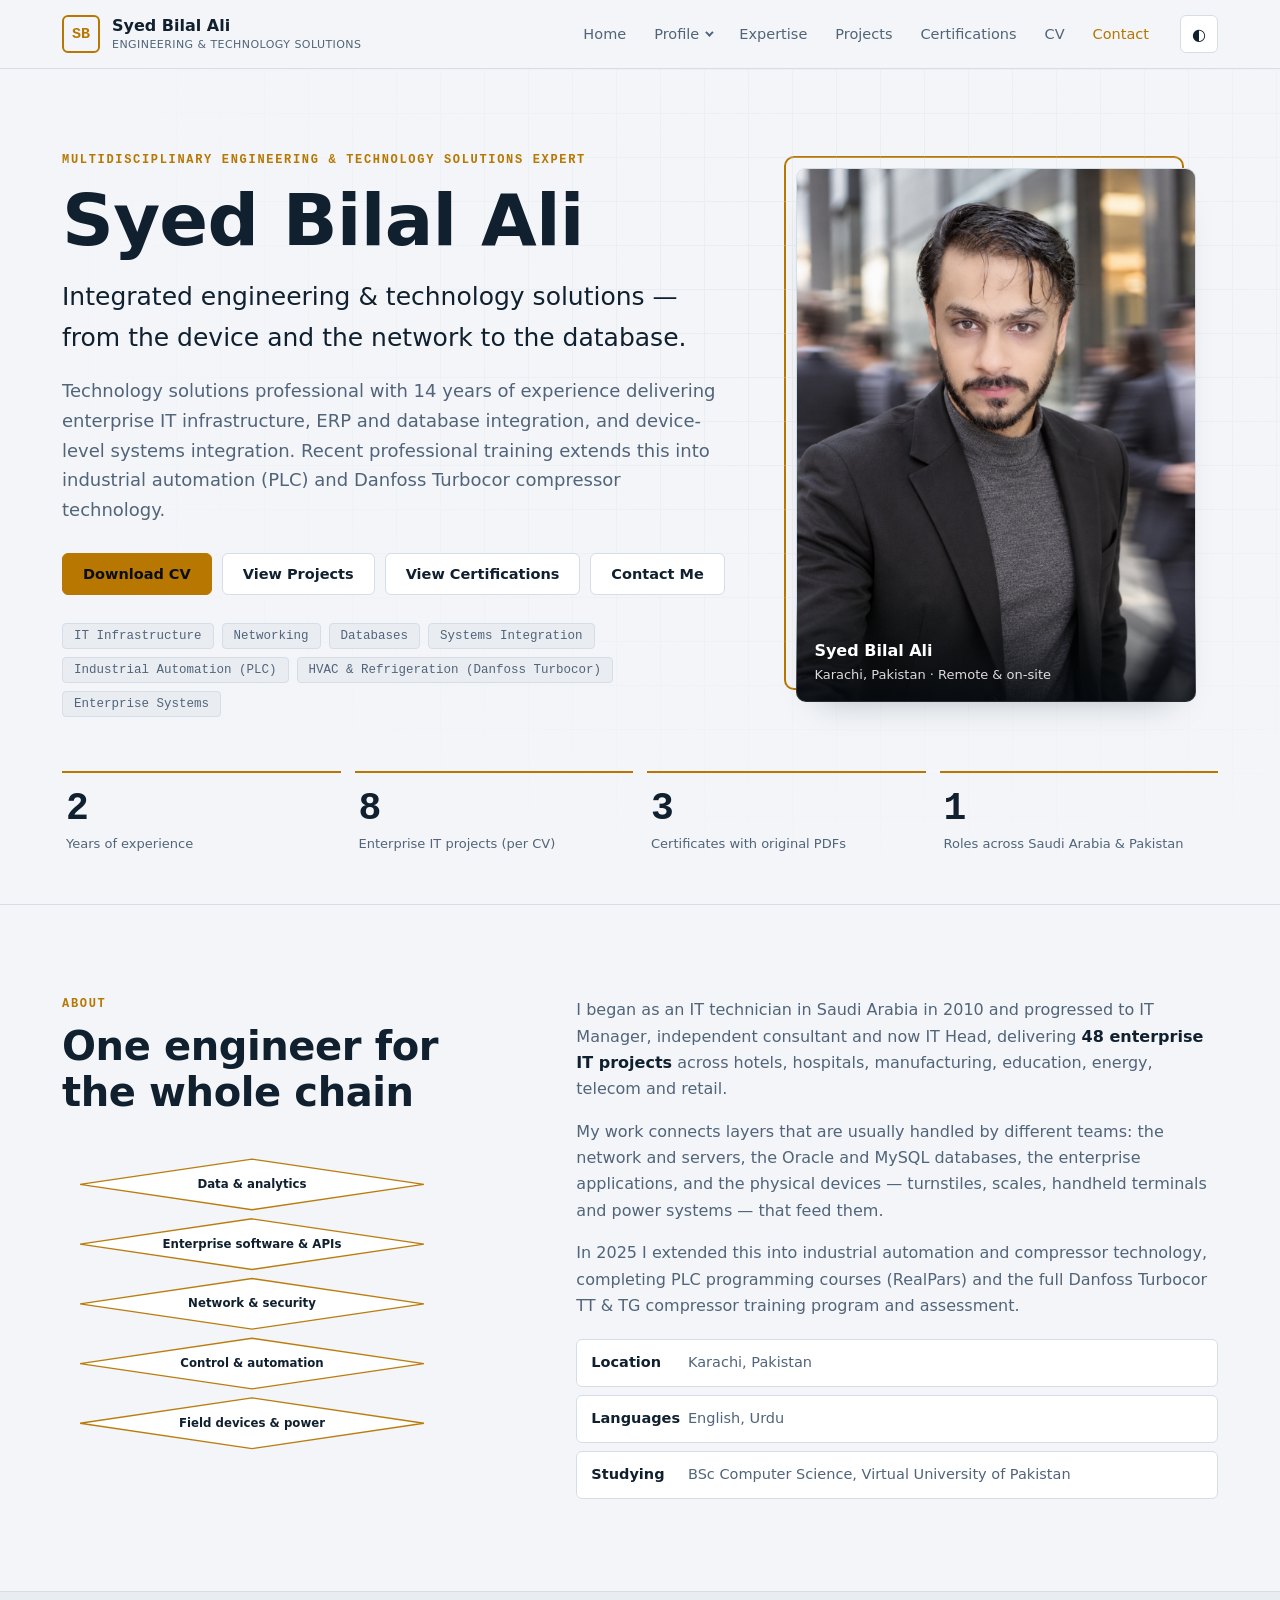
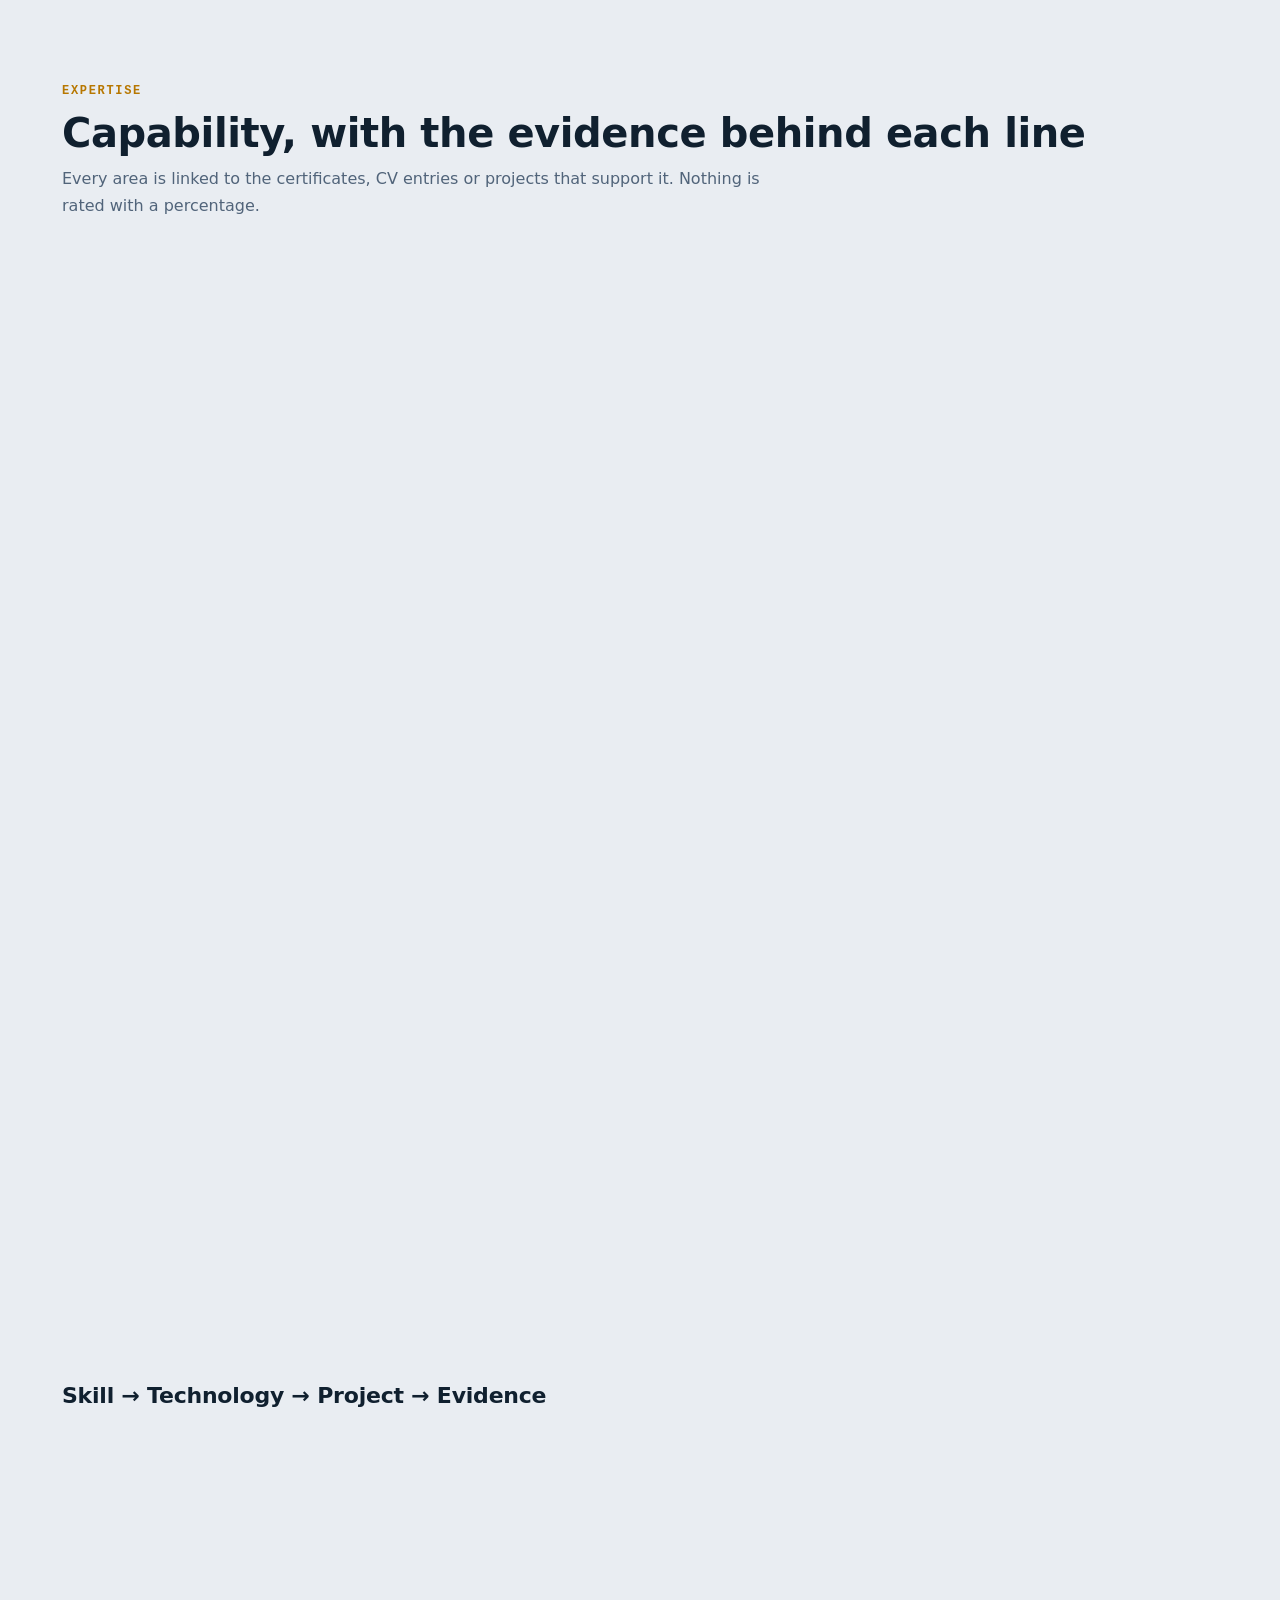
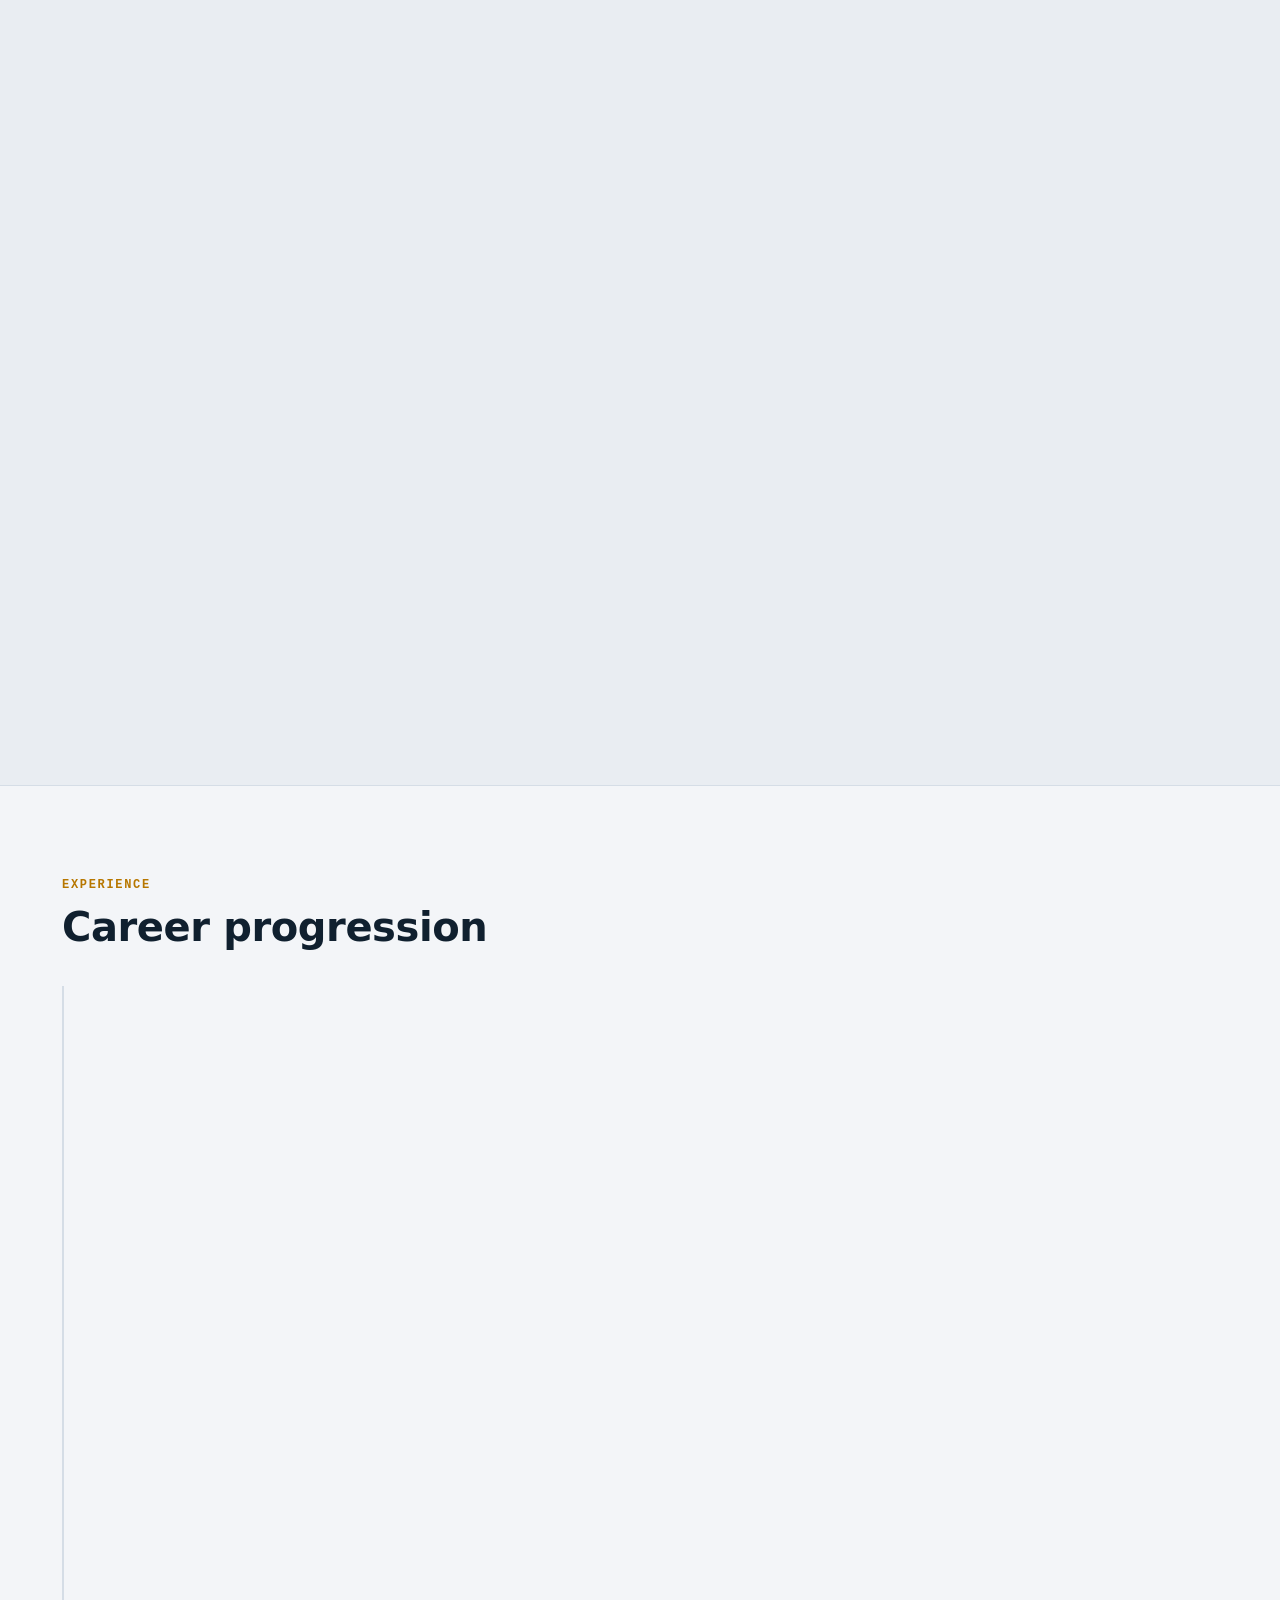
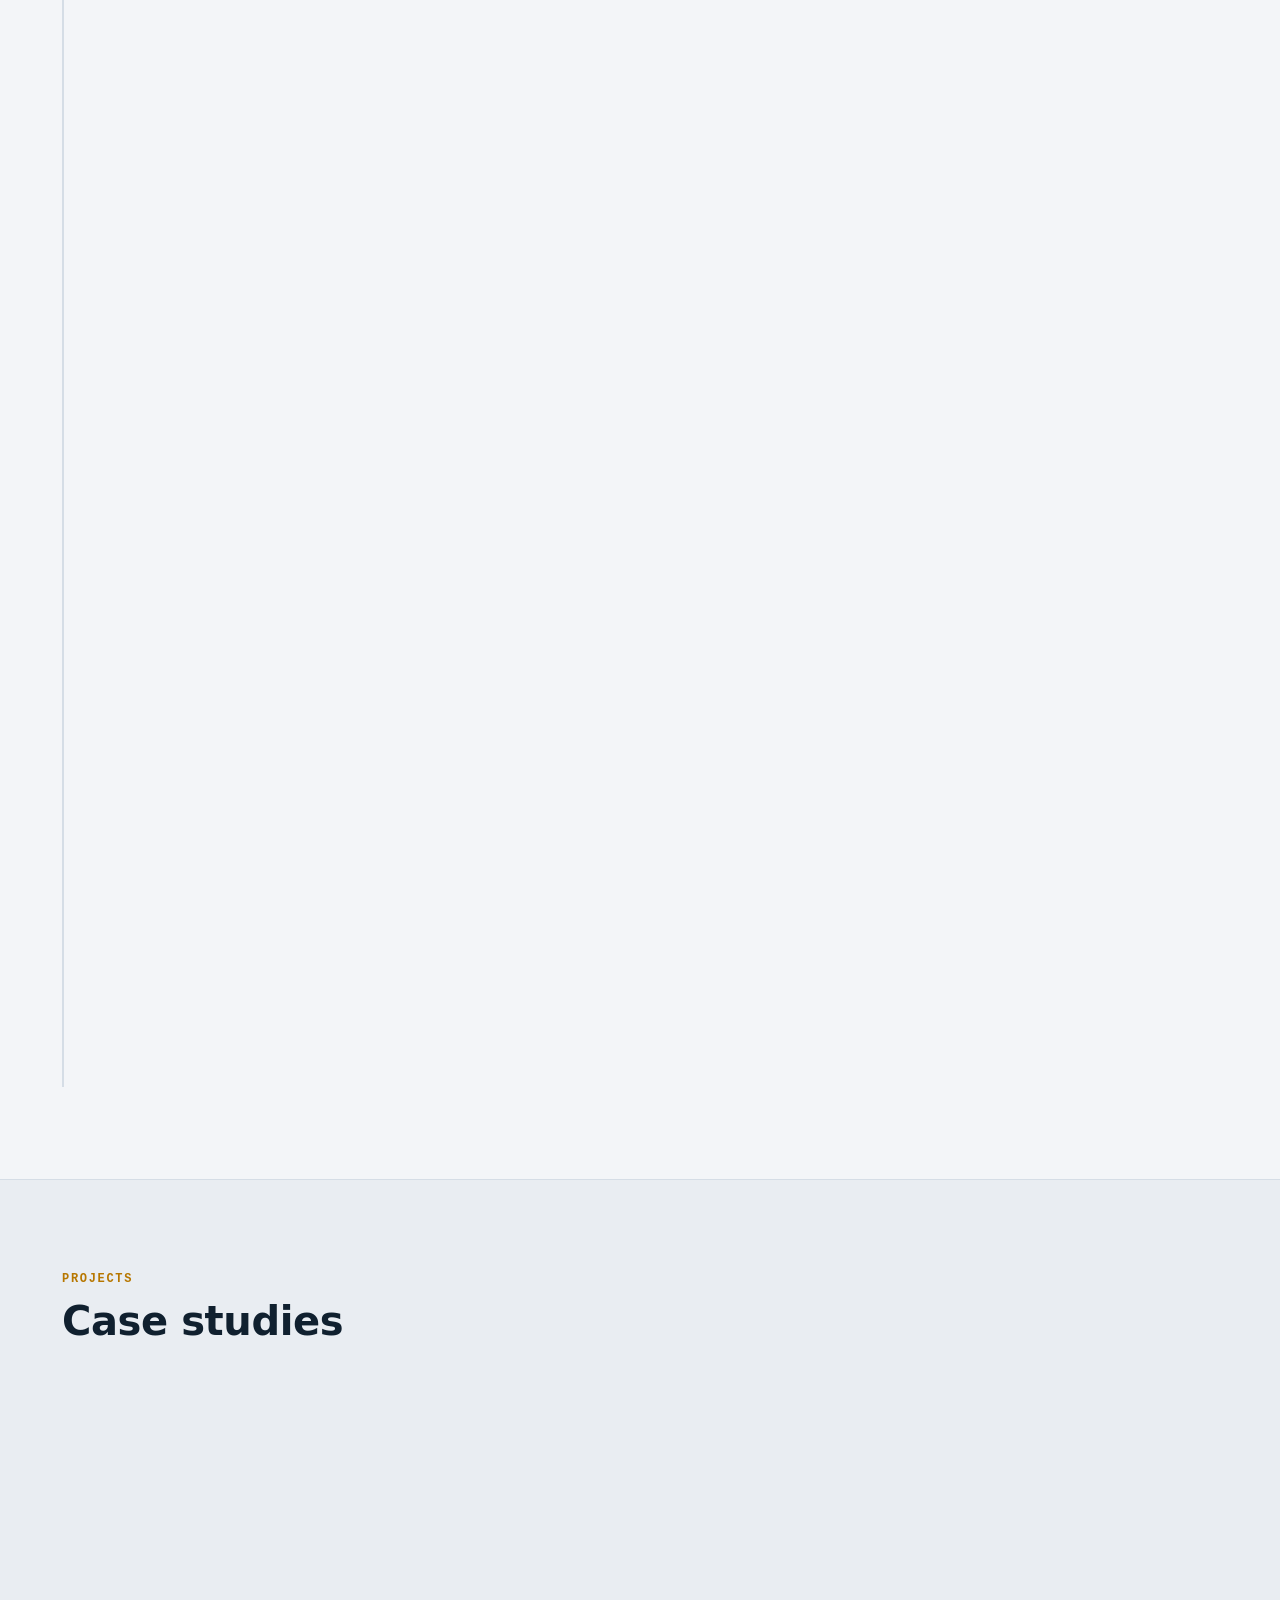
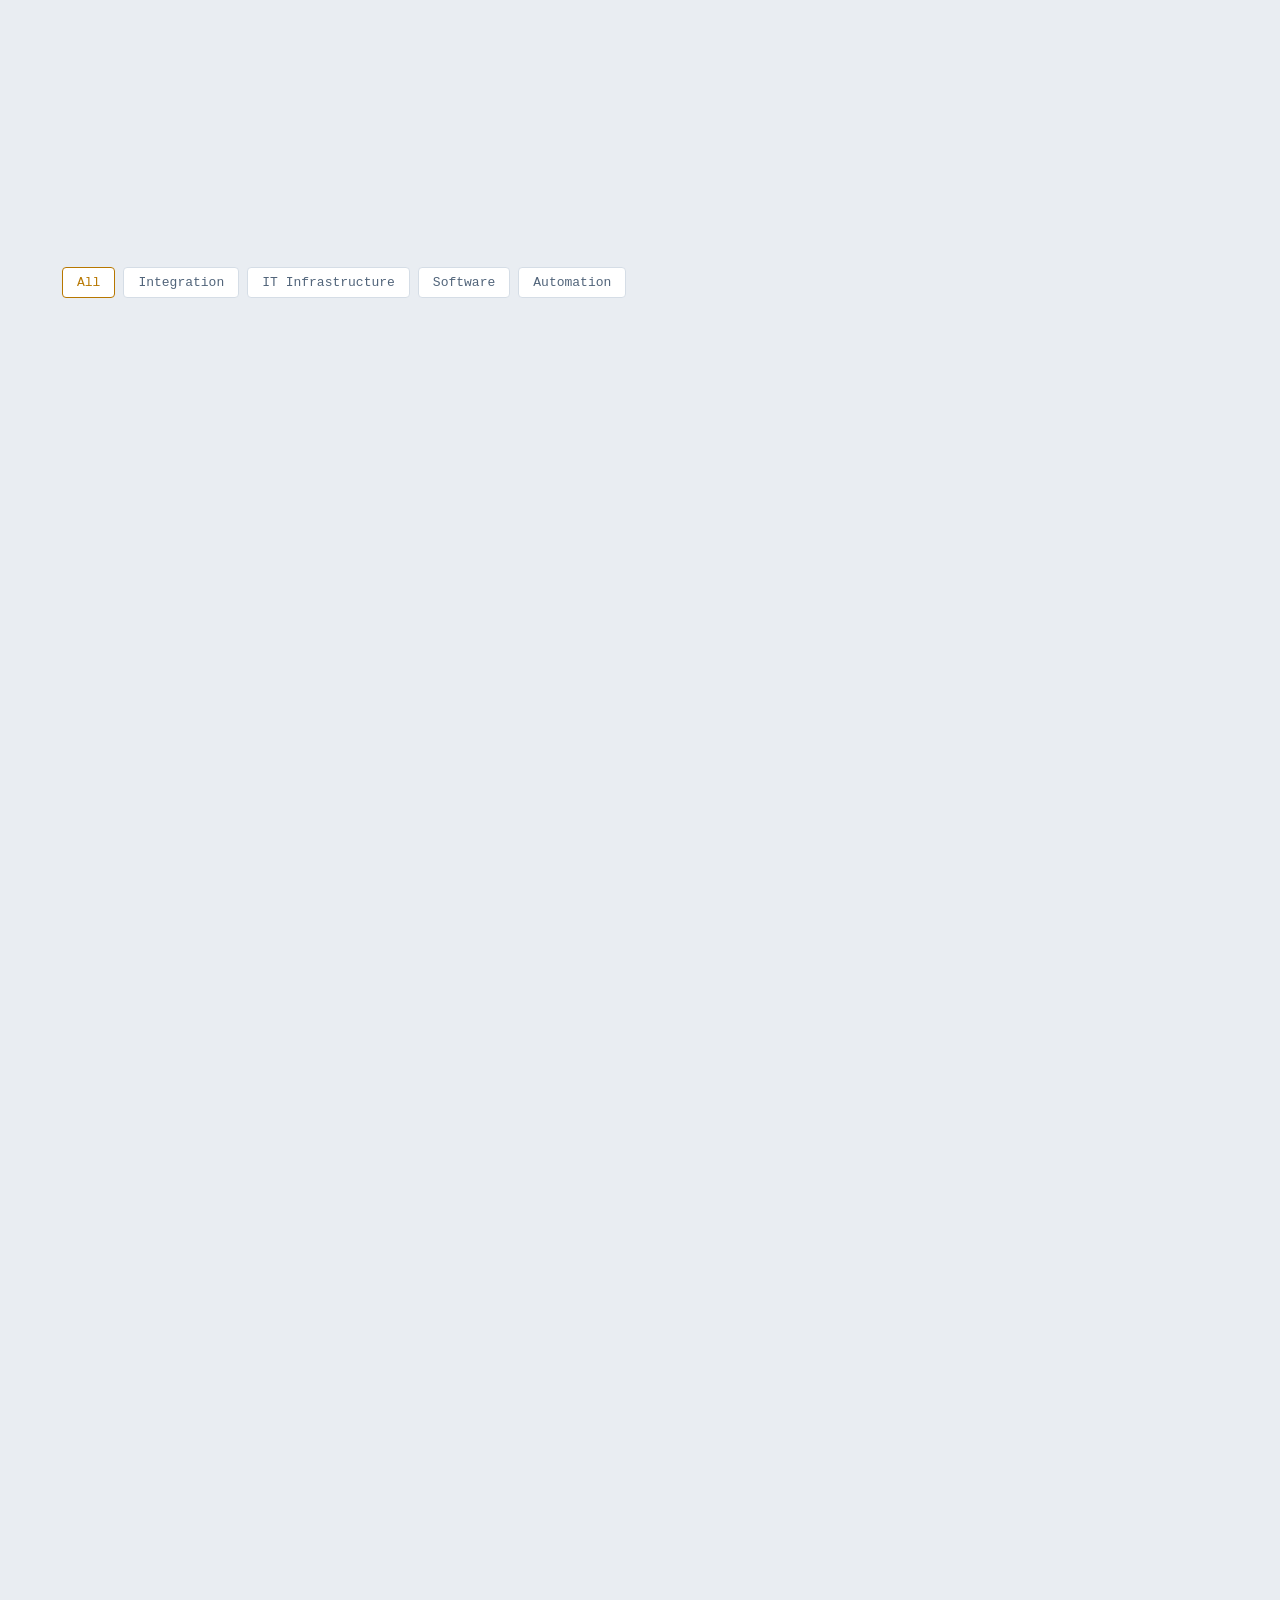
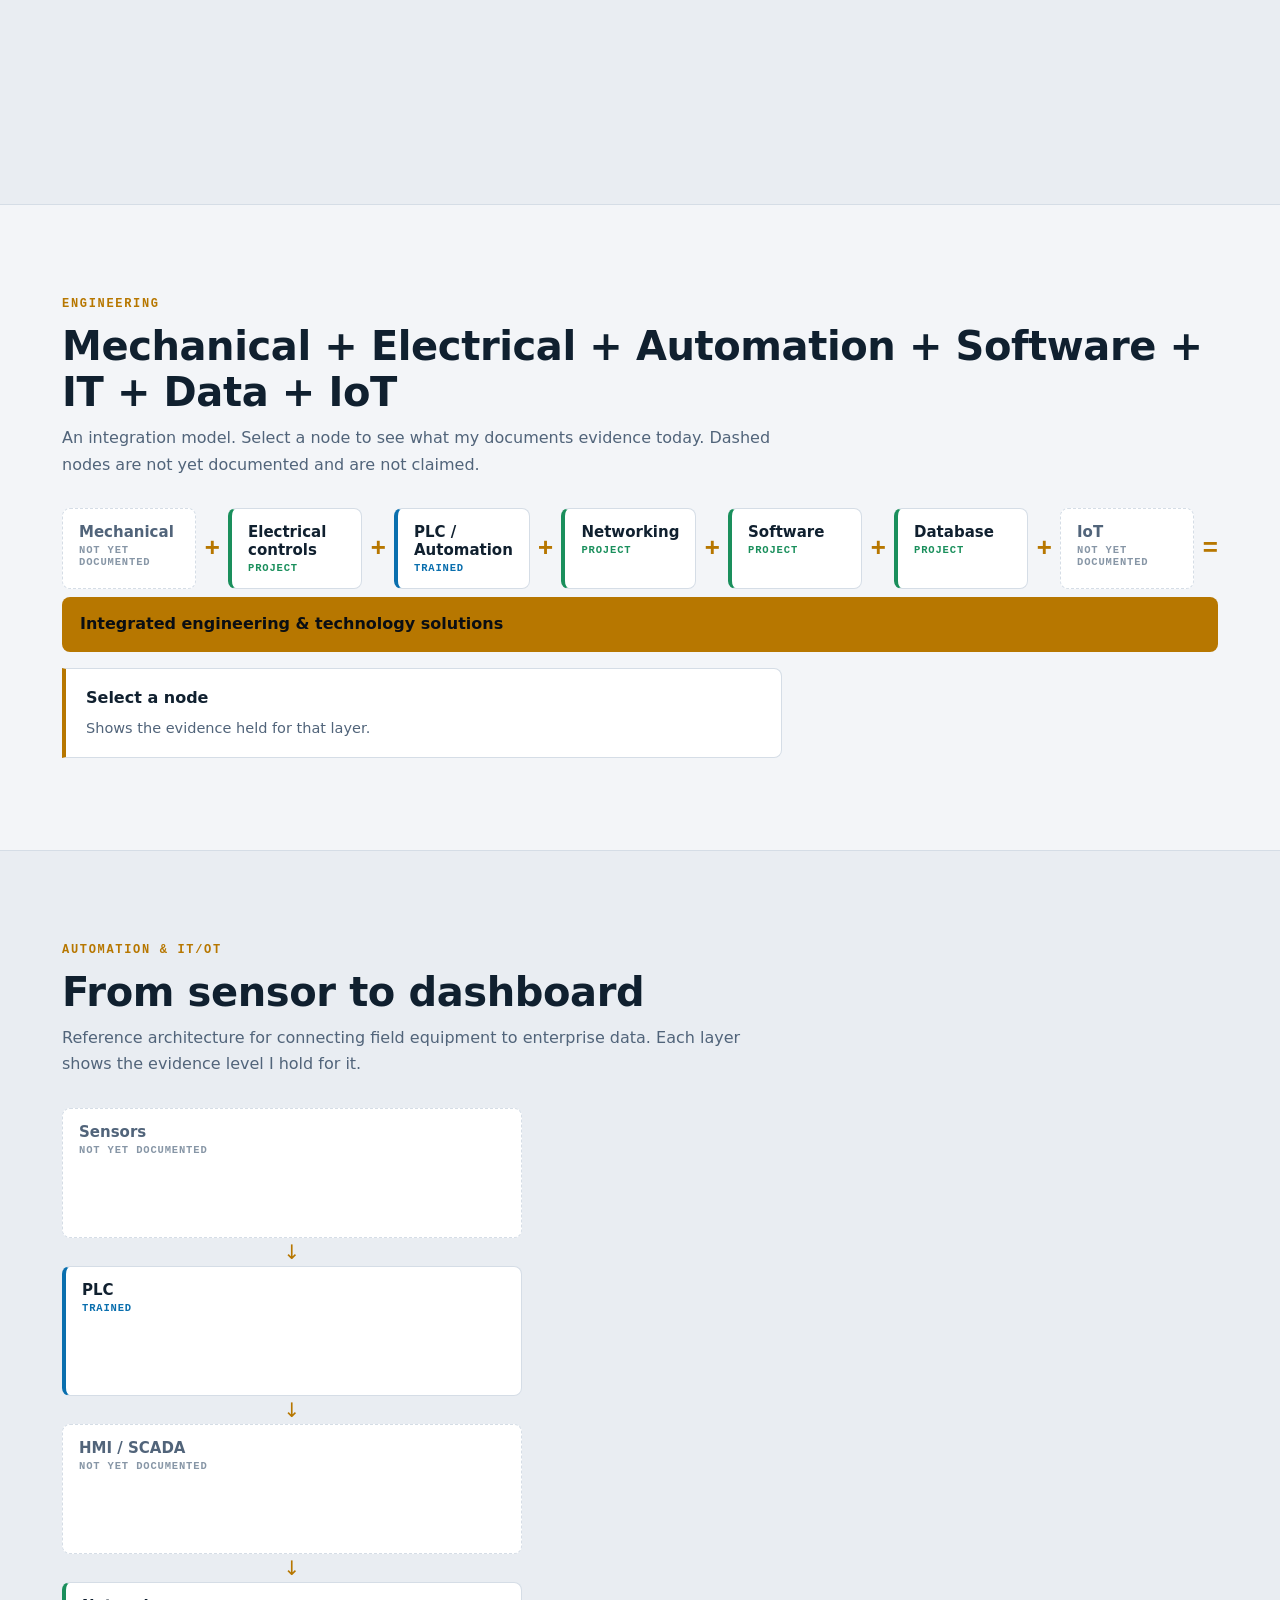
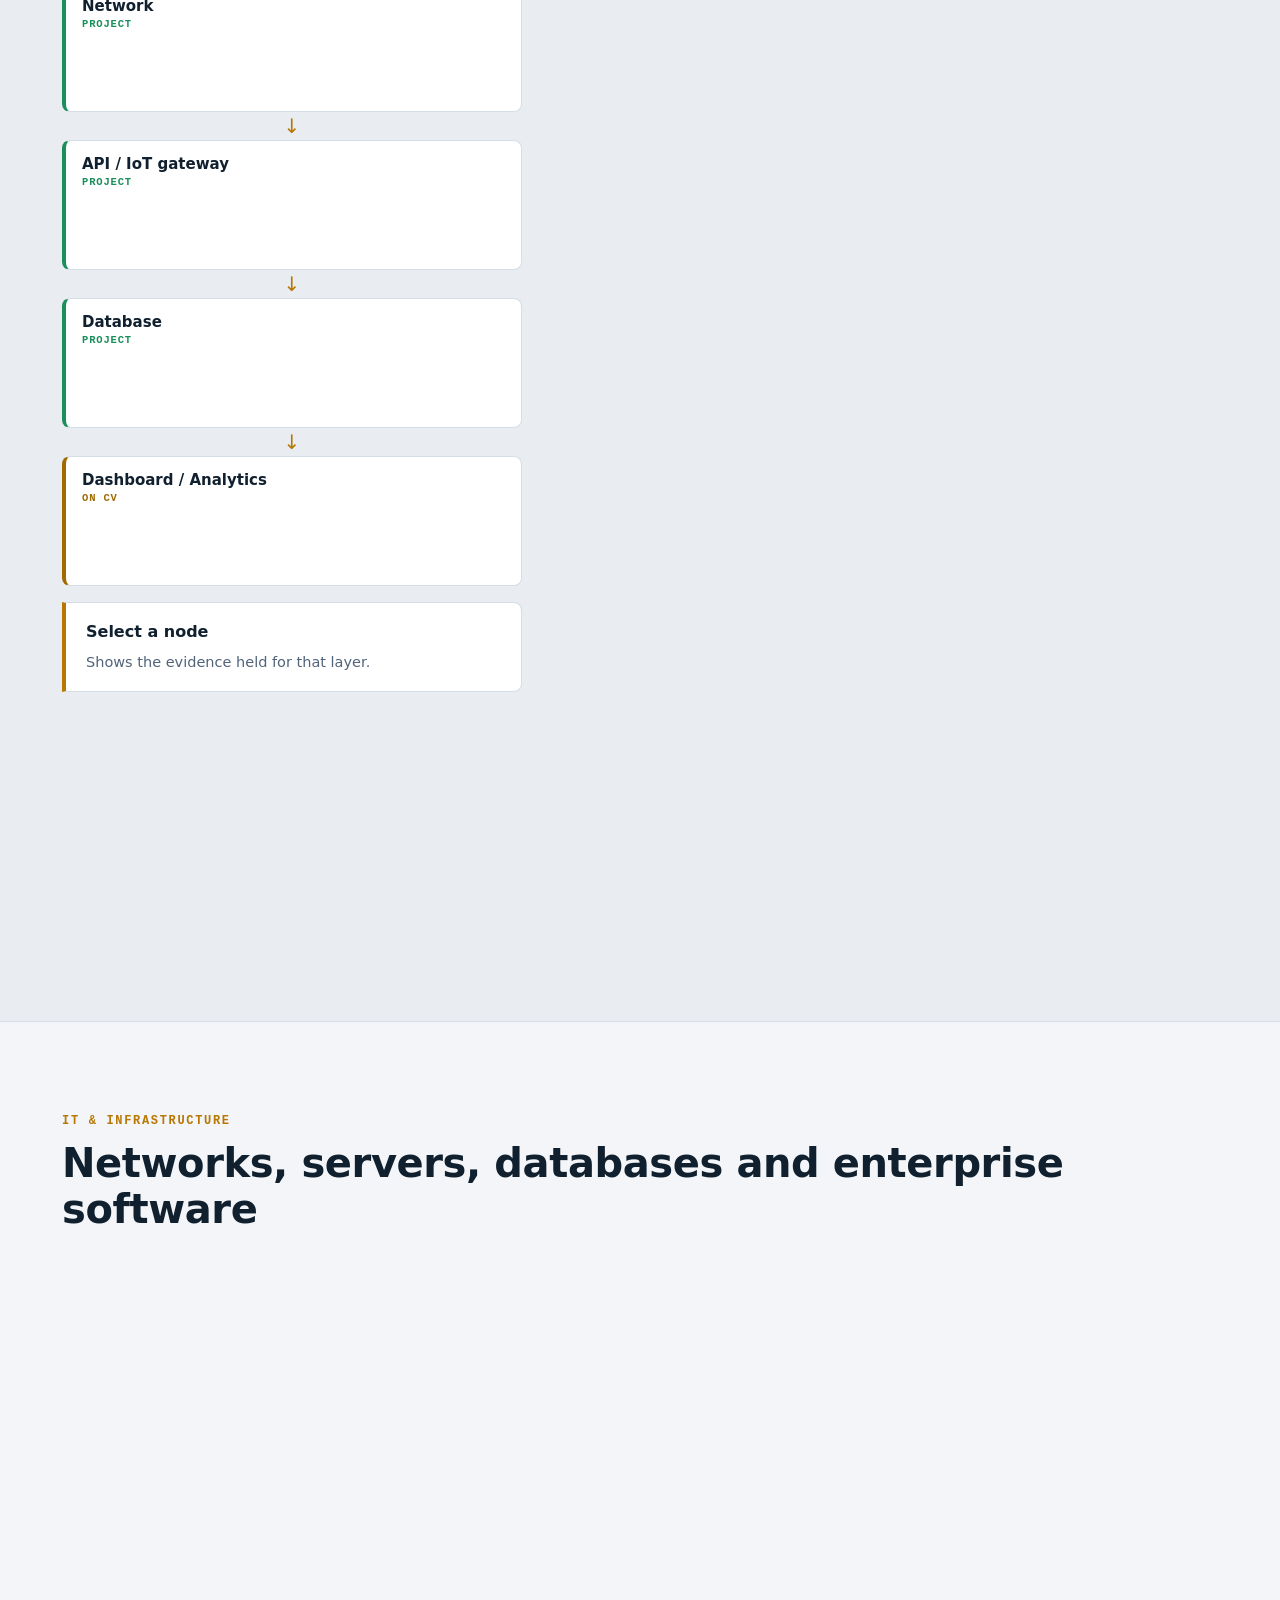
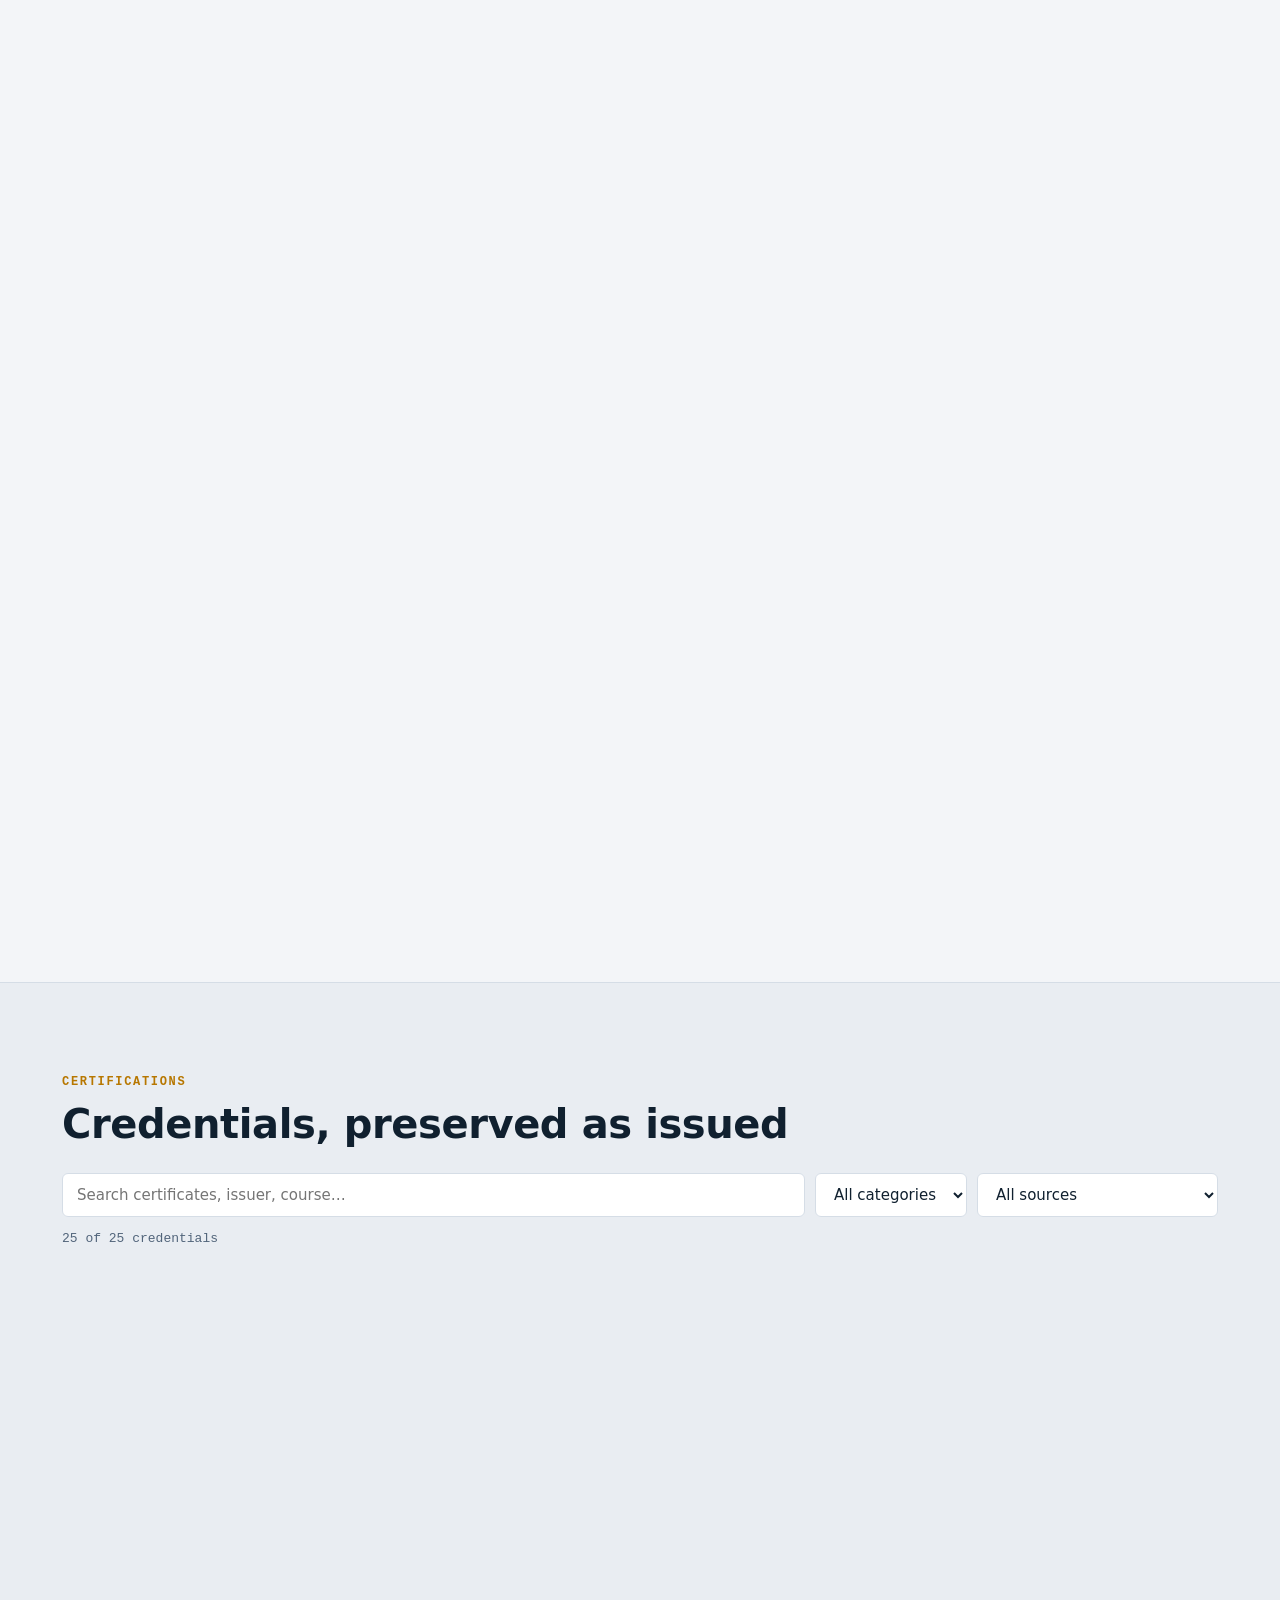
==== commit 24a34d29: "Add portrait as main hero photo Co-Authored-By: Claude Sonnet 5.5 <noreply@anthropic.com>" ====
--- a/index.html
+++ b/index.html
@@ -12,11 +12,12 @@
 <meta property="og:title" content="Syed Bilal Ali — Engineering & Technology Solutions">
 <meta property="og:description" content="IT infrastructure, enterprise integration, PLC automation and Danfoss Turbocor compressor technology.">
 <meta property="og:url" content="https://bilalsd1.github.io/">
-<meta name="twitter:card" content="summary">
+<meta property="og:image" content="https://bilalsd1.github.io/photo.jpg">
+<meta name="twitter:card" content="summary_large_image">
 <meta name="referrer" content="strict-origin-when-cross-origin">
 <meta http-equiv="Content-Security-Policy" content="default-src 'self'; img-src 'self' data:; style-src 'self'; script-src 'self'; frame-src 'self'; object-src 'self'; base-uri 'self'; form-action 'self' mailto:">
 <script type="application/ld+json">
-{"@context":"https://schema.org","@type":"Person","name":"Syed Bilal Ali","jobTitle":"IT Head; Engineering & Technology Solutions","url":"https://bilalsd1.github.io/","address":{"@type":"PostalAddress","addressLocality":"Karachi","addressCountry":"PK"},"alumniOf":{"@type":"CollegeOrUniversity","name":"Virtual University of Pakistan"},"knowsAbout":["IT infrastructure","Networking","Oracle database","PL/SQL","Systems integration","Enterprise ERP","PLC programming","Danfoss Turbocor compressors"],"knowsLanguage":["English","Urdu"]}
+{"@context":"https://schema.org","@type":"Person","name":"Syed Bilal Ali","jobTitle":"IT Head; Engineering & Technology Solutions","url":"https://bilalsd1.github.io/","image":"https://bilalsd1.github.io/photo.jpg","address":{"@type":"PostalAddress","addressLocality":"Karachi","addressCountry":"PK"},"alumniOf":{"@type":"CollegeOrUniversity","name":"Virtual University of Pakistan"},"knowsAbout":["IT infrastructure","Networking","Oracle database","PL/SQL","Systems integration","Enterprise ERP","PLC programming","Danfoss Turbocor compressors"],"knowsLanguage":["English","Urdu"]}
 </script>
 <link rel="stylesheet" href="styles.css">
 </head>
@@ -69,16 +70,16 @@
       </div>
       <ul class="chips" id="positioning"></ul>
     </div>
-    <figure class="hero-visual" aria-label="Integration stack">
-      <svg viewBox="0 0 420 380" role="img" aria-label="Layered stack: field devices, control, network, software, data"><g id="hero-layers"></g></svg>
-    </figure>
+    <figure class="portrait"><img src="photo.jpg" width="760" height="1014" alt="Portrait of Syed Bilal Ali" fetchpriority="high"><figcaption><b>Syed Bilal Ali</b><span>Karachi, Pakistan · Remote &amp; on-site</span></figcaption></figure>
   </div>
   <div class="wrap facts" id="facts"></div>
 </section>
 
 <section id="about" class="section">
   <div class="wrap two">
-    <div><p class="eyebrow">About</p><h2>One engineer for the whole chain</h2></div>
+    <div><p class="eyebrow">About</p><h2>One engineer for the whole chain</h2><figure class="hero-visual stackfig" aria-label="Integration stack">
+      <svg viewBox="0 0 420 380" role="img" aria-label="Layered stack: field devices, control, network, software, data"><g id="hero-layers"></g></svg>
+    </figure></div>
     <div class="prose" id="about-copy"></div>
   </div>
 </section>
--- a/styles.css
+++ b/styles.css
@@ -162,3 +162,10 @@
 }
 @media(prefers-reduced-motion:reduce){*{animation:none!important;transition:none!important}html{scroll-behavior:auto}.rv{opacity:1;transform:none}}
 @media print{.nav,.hero,.footer{display:none}}
+
+.portrait{margin:0;position:relative;justify-self:center;width:min(100%,400px)}
+.portrait img{display:block;width:100%;height:auto;aspect-ratio:3/4;object-fit:cover;object-position:top;border-radius:10px;border:1px solid var(--line);box-shadow:var(--shadow)}
+.portrait::before{content:"";position:absolute;inset:-12px 12px 12px -12px;border:2px solid var(--acc);border-radius:10px;z-index:-1}
+.portrait figcaption{position:absolute;left:0;right:0;bottom:0;padding:38px 18px 16px;background:linear-gradient(transparent,rgba(5,9,13,.85));border-radius:0 0 10px 10px;color:#fff;display:grid}
+.portrait figcaption span{font-size:13px;opacity:.85}
+.stackfig{margin-top:26px;max-width:380px}
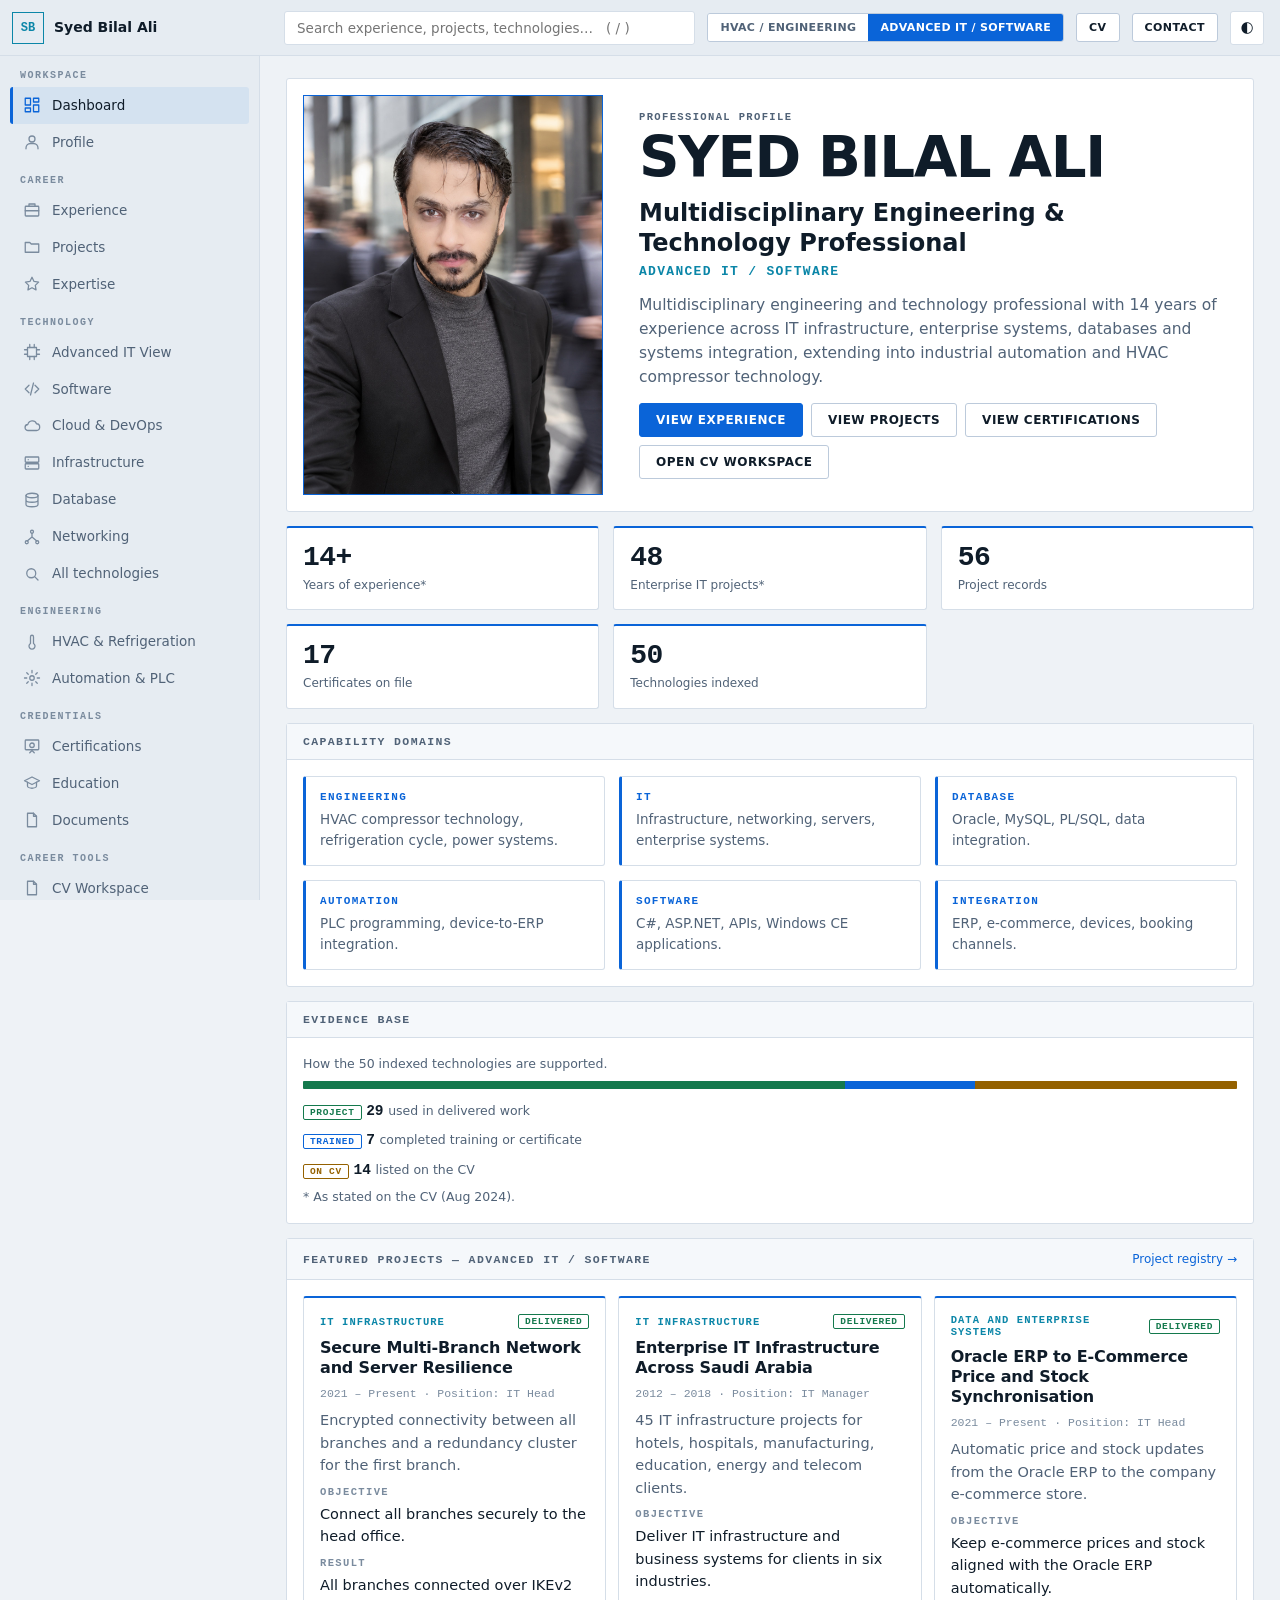
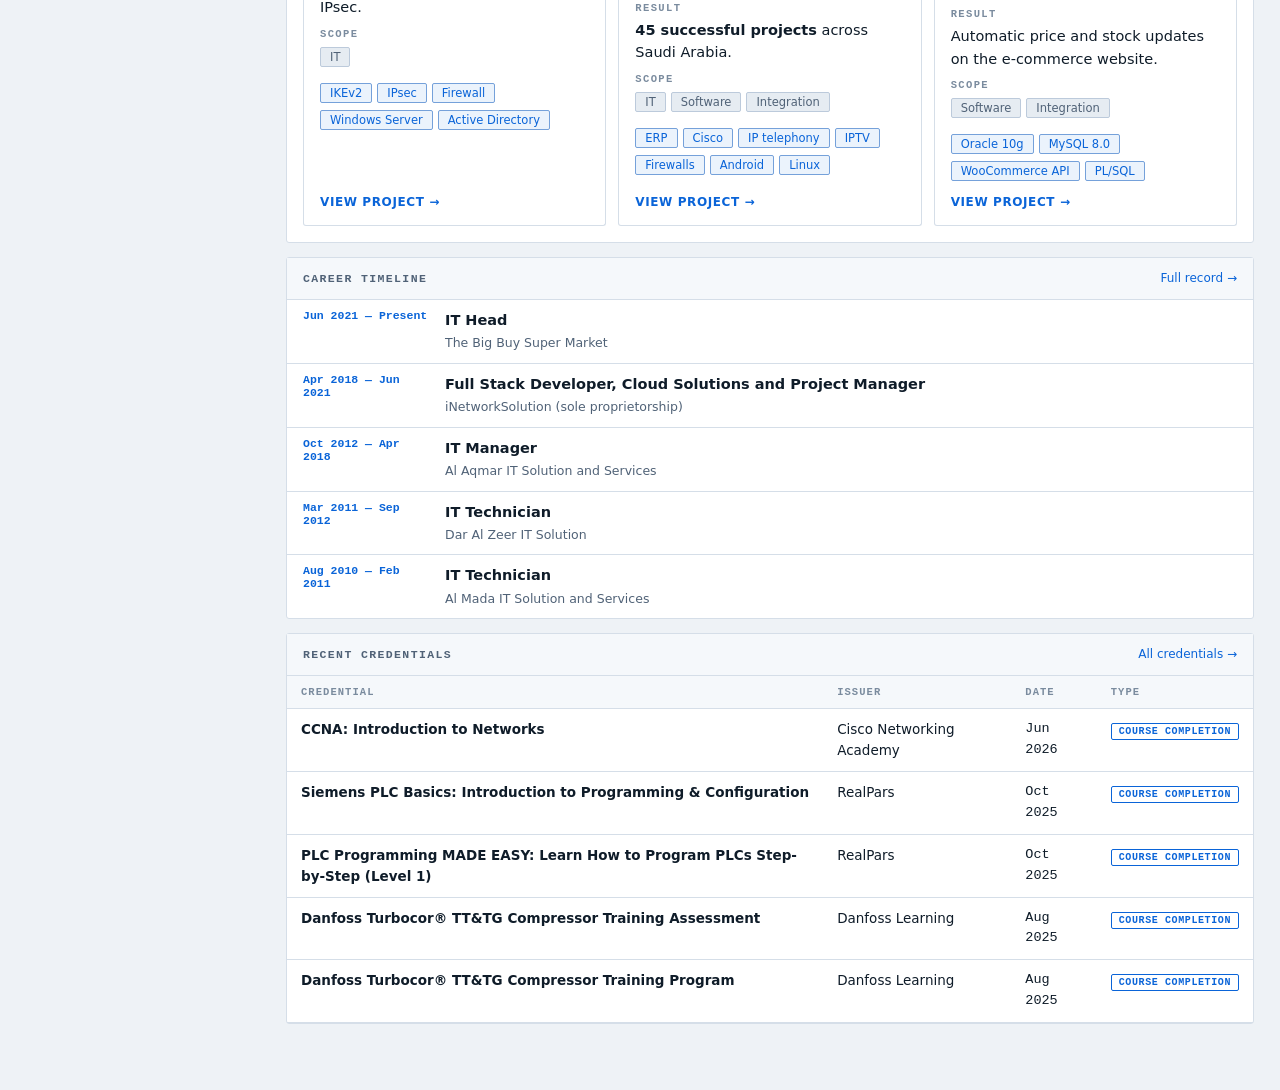
==== commit 1f92ae7e: "Rebuild as professional profile application with project registry - application shell, global search" ====
--- a/index.html
+++ b/index.html
@@ -2,215 +2,45 @@
 <html lang="en">
 <head>
 <meta charset="UTF-8">
-<meta name="viewport" content="width=device-width, initial-scale=1">
-<title>Syed Bilal Ali | Engineering & Technology Solutions — IT Infrastructure, Automation, Systems Integration</title>
-<meta name="description" content="Syed Bilal Ali — engineering and technology solutions professional: IT infrastructure, networking, Oracle database and ERP integration, PLC automation training and Danfoss Turbocor compressor technology. 14 years of experience. Karachi, Pakistan.">
-<meta name="keywords" content="IT solutions expert, systems integration, industrial automation, PLC, Danfoss Turbocor, HVAC controls, IT/OT integration, networking, Oracle, IT infrastructure">
+<meta name="viewport" content="width=device-width, initial-scale=1, viewport-fit=cover">
+<title>Syed Bilal Ali | Multidisciplinary Engineering & Technology Professional</title>
+<meta name="description" content="Professional profile of Syed Bilal Ali: 14 years across IT infrastructure, enterprise systems, databases, networking, systems integration, industrial automation and HVAC compressor technology. Karachi, Pakistan.">
 <meta name="author" content="Syed Bilal Ali">
 <link rel="canonical" href="https://bilalsd1.github.io/">
-<meta property="og:type" content="website">
-<meta property="og:title" content="Syed Bilal Ali — Engineering & Technology Solutions">
-<meta property="og:description" content="IT infrastructure, enterprise integration, PLC automation and Danfoss Turbocor compressor technology.">
-<meta property="og:url" content="https://bilalsd1.github.io/">
-<meta property="og:image" content="https://bilalsd1.github.io/photo.jpg">
+<meta property="og:type" content="profile"><meta property="og:title" content="Syed Bilal Ali | Engineering & Technology Professional"><meta property="og:description" content="IT infrastructure, enterprise integration, automation and HVAC compressor technology."><meta property="og:url" content="https://bilalsd1.github.io/"><meta property="og:image" content="https://bilalsd1.github.io/photo.jpg">
 <meta name="twitter:card" content="summary_large_image">
+<meta name="theme-color" content="#0c131b">
 <meta name="referrer" content="strict-origin-when-cross-origin">
 <meta http-equiv="Content-Security-Policy" content="default-src 'self'; img-src 'self' data:; style-src 'self'; script-src 'self'; frame-src 'self'; object-src 'self'; base-uri 'self'; form-action 'self' mailto:">
-<script type="application/ld+json">
-{"@context":"https://schema.org","@type":"Person","name":"Syed Bilal Ali","jobTitle":"IT Head; Engineering & Technology Solutions","url":"https://bilalsd1.github.io/","image":"https://bilalsd1.github.io/photo.jpg","address":{"@type":"PostalAddress","addressLocality":"Karachi","addressCountry":"PK"},"alumniOf":{"@type":"CollegeOrUniversity","name":"Virtual University of Pakistan"},"knowsAbout":["IT infrastructure","Networking","Oracle database","PL/SQL","Systems integration","Enterprise ERP","PLC programming","Danfoss Turbocor compressors"],"knowsLanguage":["English","Urdu"]}
-</script>
-<link rel="stylesheet" href="styles.css">
+<script type="application/ld+json">{"@context":"https://schema.org","@type":"Person","name":"Syed Bilal Ali","jobTitle":"IT Head; Engineering & Technology Professional","url":"https://bilalsd1.github.io/","image":"https://bilalsd1.github.io/photo.jpg","address":{"@type":"PostalAddress","addressLocality":"Karachi","addressCountry":"PK"},"alumniOf":{"@type":"CollegeOrUniversity","name":"Virtual University of Pakistan"},"knowsAbout":["IT infrastructure","Networking","Oracle database","PL/SQL","Systems integration","Enterprise ERP","PLC programming","Danfoss Turbocor compressors"],"knowsLanguage":["English","Urdu"]}</script>
+<link rel="stylesheet" href="app.css">
 </head>
 <body>
-<a class="skip" href="#main">Skip to content</a>
-
-<header class="nav" id="nav">
-  <div class="wrap nav-inner">
-    <a href="#home" class="brand" aria-label="Syed Bilal Ali — home"><span class="mark">SB</span><span class="bn">Syed Bilal Ali<small>Engineering &amp; Technology Solutions</small></span></a>
-    <button class="burger" id="burger" aria-label="Open menu" aria-expanded="false" aria-controls="menu"><span></span><span></span><span></span></button>
-    <nav id="menu" class="menu" aria-label="Main">
-      <ul>
-        <li><a href="#home">Home</a></li>
-        <li class="has-mega">
-          <button class="mega-toggle" aria-expanded="false">Profile <i></i></button>
-          <div class="mega">
-            <div class="mega-grid">
-              <div><h4>About</h4><a href="#about">About</a><a href="#experience">Experience</a><a href="#education">Education</a></div>
-              <div><h4>Capability</h4><a href="#expertise">Expertise</a><a href="#engineering">Engineering</a><a href="#automation">Automation</a><a href="#it">IT &amp; Infrastructure</a><a href="#technologies">Technologies</a></div>
-              <div><h4>Proof</h4><a href="#projects">Projects</a><a href="#certifications">Certifications</a><a href="#documents">Documents</a><a href="#cv">CV</a></div>
-            </div>
-          </div>
-        </li>
-        <li><a href="#expertise">Expertise</a></li>
-        <li><a href="#projects">Projects</a></li>
-        <li><a href="#certifications">Certifications</a></li>
-        <li><a href="#cv">CV</a></li>
-        <li><a href="#contact" class="nav-cta">Contact</a></li>
-      </ul>
-    </nav>
-    <button class="theme" id="theme" aria-label="Toggle dark / light mode" title="Dark / light">◐</button>
-  </div>
-</header>
-
-<main id="main">
-
-<section class="hero" id="home">
-  <div class="gridbg" aria-hidden="true"></div>
-  <div class="wrap hero-grid">
-    <div>
-      <p class="eyebrow">Multidisciplinary Engineering &amp; Technology Solutions Expert</p>
-      <h1>Syed Bilal Ali</h1>
-      <p class="h1sub">Integrated engineering &amp; technology solutions — from the device and the network to the database.</p>
-      <p class="lead" id="hero-summary"></p>
-      <div class="cta">
-        <a class="btn primary" href="cv.html">Download CV</a>
-        <a class="btn" href="#projects">View Projects</a>
-        <a class="btn" href="#certifications">View Certifications</a>
-        <a class="btn" href="#contact">Contact Me</a>
-      </div>
-      <ul class="chips" id="positioning"></ul>
+<a class="skip" href="#view">Skip to content</a>
+<div class="app" id="app">
+  <header class="topbar">
+    <button class="icon-btn menu-btn" id="menuBtn" aria-label="Open navigation" aria-expanded="false" aria-controls="side">☰</button>
+    <a class="brand" href="#/dashboard" aria-label="Dashboard"><span class="mark">SB</span><span class="bn">Syed Bilal Ali<small>Multidisciplinary Engineering &amp; Technology</small></span></a>
+    <div class="search" role="search">
+      <input id="gq" type="search" placeholder="Search experience, projects, technologies…   ( / )" autocomplete="off" aria-label="Global search" aria-controls="gres" aria-expanded="false" maxlength="80">
+      <div class="gres" id="gres" hidden role="listbox"></div>
     </div>
-    <figure class="portrait"><img src="photo.jpg" width="760" height="1014" alt="Portrait of Syed Bilal Ali" fetchpriority="high"><figcaption><b>Syed Bilal Ali</b><span>Karachi, Pakistan · Remote &amp; on-site</span></figcaption></figure>
-  </div>
-  <div class="wrap facts" id="facts"></div>
-</section>
-
-<section id="about" class="section">
-  <div class="wrap two">
-    <div><p class="eyebrow">About</p><h2>One engineer for the whole chain</h2><figure class="hero-visual stackfig" aria-label="Integration stack">
-      <svg viewBox="0 0 420 380" role="img" aria-label="Layered stack: field devices, control, network, software, data"><g id="hero-layers"></g></svg>
-    </figure></div>
-    <div class="prose" id="about-copy"></div>
-  </div>
-</section>
-
-<section id="expertise" class="section alt">
-  <div class="wrap">
-    <p class="eyebrow">Expertise</p><h2>Capability, with the evidence behind each line</h2>
-    <p class="sub">Every area is linked to the certificates, CV entries or projects that support it. Nothing is rated with a percentage.</p>
-    <div class="grid" id="expertise-grid"></div>
-    <h3 class="h3">Skill → Technology → Project → Evidence</h3>
-    <div class="chains" id="chains"></div>
-  </div>
-</section>
-
-<section id="experience" class="section">
-  <div class="wrap">
-    <p class="eyebrow">Experience</p><h2>Career progression</h2>
-    <ol class="timeline" id="timeline"></ol>
-  </div>
-</section>
-
-<section id="projects" class="section alt">
-  <div class="wrap">
-    <p class="eyebrow">Projects</p><h2>Case studies</h2>
-    <div id="feature"></div>
-    <div class="filters" id="proj-filters"></div>
-    <div class="grid" id="projects-grid"></div>
-  </div>
-</section>
-
-<section id="engineering" class="section">
-  <div class="wrap">
-    <p class="eyebrow">Engineering</p><h2>Mechanical + Electrical + Automation + Software + IT + Data + IoT</h2>
-    <p class="sub">An integration model. Select a node to see what my documents evidence today. Dashed nodes are not yet documented and are not claimed.</p>
-    <div class="diagram" id="dg-int"></div>
-  </div>
-</section>
-
-<section id="automation" class="section alt">
-  <div class="wrap">
-    <p class="eyebrow">Automation &amp; IT/OT</p><h2>From sensor to dashboard</h2>
-    <p class="sub">Reference architecture for connecting field equipment to enterprise data. Each layer shows the evidence level I hold for it.</p>
-    <div class="diagram" id="dg-itot"></div>
-    <div class="grid" id="auto-evidence"></div>
-  </div>
-</section>
-
-<section id="it" class="section">
-  <div class="wrap">
-    <p class="eyebrow">IT &amp; Infrastructure</p><h2>Networks, servers, databases and enterprise software</h2>
-    <div class="grid" id="it-grid"></div>
-  </div>
-</section>
-
-<section id="certifications" class="section alt">
-  <div class="wrap">
-    <p class="eyebrow">Certifications</p><h2>Credentials, preserved as issued</h2>
-    <div class="toolbar">
-      <input id="cert-search" type="search" placeholder="Search certificates, issuer, course…" aria-label="Search certificates" maxlength="80">
-      <select id="cert-cat" aria-label="Filter by category"></select>
-      <select id="cert-src" aria-label="Filter by source"><option value="">All sources</option><option value="document">Original document on file</option><option value="cv">Listed on CV only</option></select>
-    </div>
-    <p class="count" id="cert-count" aria-live="polite"></p>
-    <div class="grid certs" id="certs-grid"></div>
-  </div>
-</section>
-
-<section id="education" class="section">
-  <div class="wrap two">
-    <div><p class="eyebrow">Education</p><h2>Academic background</h2><p class="sub">As stated on my CV. Degree documents are available on request.</p></div>
-    <div><ul class="edu" id="edu"></ul><h3 class="h3">Professional training</h3><ul class="edu" id="training"></ul></div>
-  </div>
-</section>
-
-<section id="technologies" class="section alt">
-  <div class="wrap">
-    <p class="eyebrow">Technologies</p><h2>Technology index</h2>
-    <p class="sub"><b>Project</b> = used in delivered work · <b>Trained</b> = completed training or certificate · <b>On CV</b> = listed skill, no project write-up yet.</p>
-    <div class="tech" id="tech"></div>
-  </div>
-</section>
-
-<section id="documents" class="section">
-  <div class="wrap">
-    <p class="eyebrow">Document vault</p><h2>Public, restricted and private records</h2>
-    <div class="vault" id="vault"></div>
-  </div>
-</section>
-
-<section id="cv" class="section alt">
-  <div class="wrap">
-    <p class="eyebrow">Curriculum vitae</p><h2>One source, four CV versions</h2>
-    <p class="sub">All versions are generated from the same verified data, so one update changes every version. Open a version, then use <b>Print / Save as PDF</b>.</p>
-    <div class="grid" id="cv-cards"></div>
-  </div>
-</section>
-
-<section id="contact" class="section contact">
-  <div class="wrap two">
-    <div>
-      <p class="eyebrow">Contact</p><h2>Discuss a project or role</h2>
-      <p class="lead">Available for remote and on-site engagements in IT infrastructure, enterprise integration and automation support.</p>
-      <ul class="links"><li id="c-email"></li><li>Karachi, Pakistan · UTC+5</li><li>Languages: English, Urdu</li></ul>
-      <p class="hint">Phone and other details are shared on request.</p>
-    </div>
-    <form id="form" class="form" novalidate autocomplete="on">
-      <label>Name<input name="name" required maxlength="80" autocomplete="name"></label>
-      <label>Email<input name="email" type="email" required maxlength="120" autocomplete="email"></label>
-      <label>Company<input name="company" maxlength="100" autocomplete="organization"></label>
-      <label>Message<textarea name="msg" rows="4" required maxlength="1500"></textarea></label>
-      <input name="website" class="hp" tabindex="-1" autocomplete="off" aria-hidden="true">
-      <button class="btn primary" type="submit">Send message</button>
-      <p class="hint" id="hint">Opens your email app with the message pre-filled.</p>
-    </form>
-  </div>
-</section>
-</main>
-
-<footer class="footer"><div class="wrap"><span>© <span id="yr"></span> Syed Bilal Ali</span><a href="#home">Back to top ↑</a></div></footer>
-
-<div class="modal" id="modal" hidden role="dialog" aria-modal="true" aria-label="Certificate viewer">
-  <div class="modal-box">
-    <div class="modal-bar"><strong id="m-title"></strong><a id="m-open" target="_blank" rel="noopener" class="btn sm">Open original PDF ↗</a><button id="m-close" class="btn sm" aria-label="Close">Close ✕</button></div>
-    <div class="modal-body" id="m-body"></div>
-  </div>
+    <div class="modes" id="modes" role="group" aria-label="Career mode"></div>
+    <a class="btn sm hide-s" href="#/cv">CV</a><a class="btn sm hide-s" href="#/contact">Contact</a>
+    <button class="icon-btn" id="theme" aria-label="Switch light / dark theme" title="Light / dark">◐</button>
+  </header>
+  <aside class="side" id="side" aria-label="Navigation"></aside>
+  <div class="scrim" id="scrim" hidden></div>
+  <main id="view" tabindex="-1"></main>
+  <nav class="bottomnav" id="bottomnav" aria-label="Quick navigation"></nav>
 </div>
-
+<div class="modal" id="modal" hidden role="dialog" aria-modal="true" aria-label="Document viewer"><div class="modal-box"><div class="modal-bar"><strong id="m-title"></strong><a id="m-open" target="_blank" rel="noopener" class="btn sm">Open PDF ↗</a><button id="m-close" class="btn sm" aria-label="Close">Close ✕</button></div><div class="modal-body" id="m-body"></div></div></div>
+<noscript><div class="nojs"><h1>Syed Bilal Ali</h1><p>Multidisciplinary engineering and technology professional with 14 years of experience across IT infrastructure, enterprise systems, databases and systems integration, extending into industrial automation and HVAC compressor technology.</p><p>Email: Bilalsd1@live.com · Karachi, Pakistan. This profile is an interactive application and needs JavaScript.</p></div></noscript>
 <script src="data/profile.js"></script>
 <script src="data/experience.js"></script>
 <script src="data/projects.js"></script>
 <script src="data/certificates.js"></script>
-<script src="script.js"></script>
+<script src="data/tech.js"></script>
+<script src="app.js"></script>
 </body>
 </html>
--- a/app.css
+++ b/app.css
@@ -0,0 +1,235 @@
+/* Application design system — enterprise engineering workstation. Dark graphite default, light optional. */
+:root{
+  --bg:#0c131b;--bg2:#101a24;--panel:#131f2b;--panel2:#182636;--line:#22344a;--line2:#2c4460;
+  --ink:#e6edf4;--muted:#93a4b7;--dim:#66788c;
+  --accent:#4da3ff;--accent2:#35c4e8;--accent-soft:rgba(77,163,255,.12);
+  --ok:#3ecf8e;--warn:#e3aa3a;--bad:#e5686b;
+  --sans:"Segoe UI Variable Text","Segoe UI",system-ui,-apple-system,Roboto,"Helvetica Neue",Arial,sans-serif;
+  --mono:ui-monospace,"Cascadia Mono","SF Mono",Consolas,monospace;
+  --side:260px;--top:56px;color-scheme:dark;
+}
+:root[data-theme="light"]{--bg:#eef2f6;--bg2:#e6ecf2;--panel:#ffffff;--panel2:#f5f8fb;--line:#d5dee8;--line2:#bccadb;--ink:#0f1c29;--muted:#506277;--dim:#7a8b9e;--accent:#0a64d8;--accent2:#0b86a8;--accent-soft:rgba(10,100,216,.08);--ok:#14794d;--warn:#946100;--bad:#c43c40;color-scheme:light}
+@media(prefers-color-scheme:light){:root:not([data-theme="dark"]){--bg:#eef2f6;--bg2:#e6ecf2;--panel:#ffffff;--panel2:#f5f8fb;--line:#d5dee8;--line2:#bccadb;--ink:#0f1c29;--muted:#506277;--dim:#7a8b9e;--accent:#0a64d8;--accent2:#0b86a8;--accent-soft:rgba(10,100,216,.08);--ok:#14794d;--warn:#946100;--bad:#c43c40;color-scheme:light}}
+
+*{box-sizing:border-box}html{-webkit-text-size-adjust:100%}
+body{margin:0;font:14.5px/1.55 var(--sans);background:var(--bg);color:var(--ink);-webkit-font-smoothing:antialiased}
+h1,h2,h3,h4{margin:0;line-height:1.25;font-weight:600;letter-spacing:-.01em}p{margin:0}a{color:inherit;text-decoration:none}ul,ol{margin:0;padding:0;list-style:none}
+button{font:inherit;color:inherit}
+:focus-visible{outline:2px solid var(--accent2);outline-offset:2px}
+.skip{position:absolute;left:-999px;top:6px;background:var(--accent);color:#fff;padding:8px 14px;z-index:999}.skip:focus{left:6px}
+.mono{font-family:var(--mono)}.mut{color:var(--muted)}.dim{color:var(--dim)}.small{font-size:12.5px}
+.lbl{display:block;font:600 10.5px var(--mono);letter-spacing:.13em;text-transform:uppercase;color:var(--dim);margin-bottom:5px}
+.ic{width:18px;height:18px;fill:none;stroke:currentColor;stroke-width:1.7;stroke-linecap:round;stroke-linejoin:round;flex:none}
+
+/* shell */
+.app{display:grid;grid-template-columns:var(--side) minmax(0,1fr);grid-template-rows:var(--top) 1fr;min-height:100vh}
+.topbar{grid-column:1/-1;position:sticky;top:0;z-index:60;display:flex;align-items:center;gap:12px;padding:0 16px;height:var(--top);background:var(--bg2);border-bottom:1px solid var(--line)}
+.brand{display:flex;align-items:center;gap:10px;min-width:var(--side);margin-left:-4px}.mark{display:grid;place-items:center;width:32px;height:32px;border:1.5px solid var(--accent2);color:var(--accent2);font:700 12px var(--mono)}
+.bn{font-weight:600;font-size:14px;line-height:1.1}.bn small{display:block;font:500 10px var(--sans);letter-spacing:.06em;text-transform:uppercase;color:var(--dim);margin-top:3px}
+.icon-btn{width:34px;height:34px;border:1px solid var(--line);background:var(--panel);cursor:pointer;border-radius:3px;font-size:15px}.icon-btn:hover{border-color:var(--accent)}.menu-btn{display:none}
+.btn{display:inline-flex;align-items:center;justify-content:center;gap:6px;padding:9px 16px;border:1px solid var(--line2);background:var(--panel);color:var(--ink);font:600 12px var(--sans);letter-spacing:.04em;text-transform:uppercase;border-radius:3px;cursor:pointer;white-space:nowrap}
+.btn:hover{border-color:var(--accent)}.btn.primary{background:var(--accent);border-color:var(--accent);color:#fff}.btn.sm{padding:7px 12px;font-size:11px}
+.search{position:relative;flex:1;max-width:520px}
+.search input{width:100%;padding:8px 12px;border:1px solid var(--line);background:var(--panel);color:var(--ink);border-radius:3px;font:13.5px var(--sans)}
+.search input:focus{border-color:var(--accent);outline:0}
+.gres{position:absolute;left:0;right:0;top:calc(100% + 6px);background:var(--panel);border:1px solid var(--line2);max-height:70vh;overflow:auto;box-shadow:0 18px 40px -16px rgba(0,0,0,.6);z-index:80}
+.gres h4{font:600 10.5px var(--mono);letter-spacing:.13em;text-transform:uppercase;color:var(--dim);padding:10px 14px 4px}
+.gres a{display:block;padding:8px 14px;border-left:3px solid transparent}.gres a b{display:block;font-weight:600;font-size:13.5px}.gres a span{font-size:12px;color:var(--muted)}
+.gres a:hover,.gres a.on{background:var(--accent-soft);border-left-color:var(--accent)}.gres .none{padding:14px;color:var(--muted)}
+.modes{display:flex;border:1px solid var(--line2);border-radius:3px;overflow:hidden}
+.modes button{border:0;background:var(--panel);padding:7px 12px;font:600 11px var(--sans);letter-spacing:.03em;text-transform:uppercase;cursor:pointer;color:var(--muted)}
+.modes button[aria-pressed="true"]{background:var(--accent);color:#fff}
+
+.side{grid-row:2;position:sticky;top:var(--top);height:calc(100vh - var(--top));overflow-y:auto;background:var(--bg2);border-right:1px solid var(--line);padding:14px 10px 30px}
+.ng{margin-bottom:14px}.ng h5{margin:0 10px 6px;font:600 10px var(--mono);letter-spacing:.15em;text-transform:uppercase;color:var(--dim)}
+.ni{display:flex;align-items:center;gap:11px;padding:8px 10px;border-radius:3px;color:var(--muted);font-size:13.5px;font-weight:500;border-left:3px solid transparent}
+.ni:hover{background:var(--panel);color:var(--ink)}.ni[aria-current="page"]{background:var(--accent-soft);color:var(--ink);border-left-color:var(--accent)}.ni .ic{color:var(--dim)}.ni[aria-current="page"] .ic{color:var(--accent)}
+.ni em{margin-left:auto;font:600 10px var(--mono);font-style:normal;color:var(--dim)}
+#view{grid-row:2;min-width:0;padding:22px 26px 60px;outline:0}
+.scrim{position:fixed;inset:0;background:rgba(0,0,0,.55);z-index:70}
+
+/* page structure */
+.phead{display:flex;flex-wrap:wrap;align-items:flex-end;justify-content:space-between;gap:12px;margin-bottom:18px;padding-bottom:14px;border-bottom:1px solid var(--line)}
+.phead h1{font-size:24px}.phead p{color:var(--muted);margin-top:4px;max-width:78ch}.crumb{font:11px var(--mono);letter-spacing:.06em;color:var(--dim);margin-bottom:6px}.crumb a:hover{color:var(--accent)}
+.grid{display:grid;gap:14px}.g2{grid-template-columns:repeat(2,minmax(0,1fr))}.g3{grid-template-columns:repeat(3,minmax(0,1fr))}.g4{grid-template-columns:repeat(4,minmax(0,1fr))}.g5{grid-template-columns:repeat(5,minmax(0,1fr))}
+.g-main{grid-template-columns:minmax(0,1.6fr) minmax(0,1fr)}
+.pn{background:var(--panel);border:1px solid var(--line);border-radius:3px;min-width:0}
+.pn>.ph{display:flex;align-items:center;justify-content:space-between;gap:10px;padding:11px 16px;border-bottom:1px solid var(--line);background:var(--panel2)}
+.ph h2,.ph h3{font:600 11.5px var(--mono);letter-spacing:.12em;text-transform:uppercase;color:var(--muted)}.ph a{font-size:12px;color:var(--accent)}.ph a:hover{text-decoration:underline}
+.pb{padding:16px}.pb.flush{padding:0}
+.mb{margin-bottom:14px}
+
+/* components */
+.kpi{padding:14px 16px;border:1px solid var(--line);background:var(--panel);border-radius:3px;border-top:2px solid var(--accent)}.kpi b{display:block;font:600 28px var(--mono);letter-spacing:-.02em}.kpi span{font-size:12px;color:var(--muted)}
+.chip{display:inline-block;font:500 11.5px var(--sans);padding:2px 9px;border:1px solid var(--line2);background:var(--bg2);border-radius:2px;color:var(--muted);margin:0 5px 5px 0;white-space:nowrap}
+a.chip:hover{border-color:var(--accent);color:var(--ink)}
+.chip.t{border-color:color-mix(in srgb,var(--accent) 40%,var(--line2));background:var(--accent-soft);color:var(--accent)}
+.lv{display:inline-block;font:600 9.5px var(--mono);letter-spacing:.07em;text-transform:uppercase;padding:1px 6px;border:1px solid;border-radius:2px;white-space:nowrap}
+.lv.project,.lv.Delivered{color:var(--ok)}.lv.trained{color:var(--accent)}.lv.stated{color:var(--warn)}.lv.draft{color:var(--warn)}
+.ty{font:600 10px var(--mono);letter-spacing:.06em;text-transform:uppercase;padding:2px 7px;border:1px solid;border-radius:2px;white-space:nowrap}
+.ty.o{color:var(--ok)}.ty.c{color:var(--accent)}.ty.l{color:var(--warn)}.ty.e{color:var(--bad)}
+.bl{display:grid;gap:7px}.bl li{position:relative;padding-left:16px}.bl li::before{content:"";position:absolute;left:0;top:.72em;width:8px;height:2px;background:var(--accent)}
+.bl.ok li::before{background:var(--ok)}.bl strong{font-weight:650}.bl li.hi{background:var(--accent-soft);margin-left:-8px;padding-left:24px;padding-right:8px;border-radius:2px}.bl li.hi::before{left:8px}
+.kv{display:grid;grid-template-columns:150px minmax(0,1fr);gap:0}.kv dt,.kv dd{margin:0;padding:9px 0;border-bottom:1px solid var(--line)}.kv dt{font:600 10.5px var(--mono);letter-spacing:.1em;text-transform:uppercase;color:var(--dim);padding-top:11px}.kv dd{font-size:14px}.kv dt:last-of-type,.kv dd:last-child{border-bottom:0}
+.tabs{display:flex;flex-wrap:wrap;gap:0;border-bottom:1px solid var(--line);margin-bottom:14px;overflow-x:auto}
+.tabs button{padding:10px 16px;border:0;border-bottom:2px solid transparent;background:none;color:var(--muted);font:600 12.5px var(--sans);cursor:pointer;white-space:nowrap}.tabs button[aria-selected="true"]{color:var(--ink);border-bottom-color:var(--accent)}
+.filters{display:flex;flex-wrap:wrap;gap:6px;align-items:center;margin-bottom:14px}
+.filters input,.filters select{padding:8px 12px;border:1px solid var(--line);background:var(--panel);color:var(--ink);border-radius:3px;font:13.5px var(--sans)}.filters input{flex:1 1 240px;max-width:380px}
+.fb{padding:6px 12px;border:1px solid var(--line);background:var(--panel);color:var(--muted);font:600 11.5px var(--sans);border-radius:2px;cursor:pointer}.fb[aria-pressed="true"]{background:var(--accent);border-color:var(--accent);color:#fff}
+.tw{overflow-x:auto}table.dt{width:100%;border-collapse:collapse;font-size:13.5px}.dt th{text-align:left;font:600 10.5px var(--mono);letter-spacing:.1em;text-transform:uppercase;color:var(--dim);padding:10px 14px;background:var(--panel2);border-bottom:1px solid var(--line);white-space:nowrap}
+.dt td{padding:10px 14px;border-bottom:1px solid var(--line);vertical-align:top}.dt tr:hover td{background:var(--accent-soft)}.dt td b{font-weight:600}
+details.acc{border:1px solid var(--line);background:var(--panel);border-radius:3px;margin-bottom:10px}details.acc>summary{cursor:pointer;list-style:none;padding:12px 16px;display:flex;align-items:center;justify-content:space-between;gap:10px;font-weight:600;background:var(--panel2)}
+details.acc>summary::-webkit-details-marker{display:none}details.acc>summary::after{content:"+";font:600 16px var(--mono);color:var(--accent)}details.acc[open]>summary::after{content:"–"}details.acc>div{padding:16px}
+
+/* dashboard */
+.ident{display:grid;grid-template-columns:130px minmax(0,1fr);gap:20px;align-items:center}
+.ident img{width:130px;height:173px;object-fit:cover;object-position:top;border:1px solid var(--line2);display:block}
+.ident h1{font-size:26px;letter-spacing:-.02em}.ident .sub{font:600 12px var(--mono);letter-spacing:.1em;text-transform:uppercase;color:var(--accent2);margin:6px 0 10px}.ident p{color:var(--muted);max-width:70ch}
+.ident .acts{display:flex;flex-wrap:wrap;gap:8px;margin-top:14px}
+.dom{display:block;padding:14px;border:1px solid var(--line);background:var(--panel);border-radius:3px;border-left:3px solid var(--accent)}.dom:hover{border-color:var(--accent)}.dom h3{font:600 11px var(--mono);letter-spacing:.12em;text-transform:uppercase;color:var(--accent);margin-bottom:6px}.dom p{font-size:13.5px;color:var(--muted)}
+.bar{display:flex;height:8px;background:var(--bg2);margin:8px 0 10px;border-radius:1px;overflow:hidden}.bar i{display:block;height:100%}
+.tlm li{display:grid;grid-template-columns:130px 1fr;gap:12px;padding:9px 16px;border-bottom:1px solid var(--line)}.tlm li:last-child{border:0}.tlm .p{font:600 11.5px var(--mono);color:var(--accent)}.tlm b{display:block;font-weight:600}.tlm span:not(.p){color:var(--muted);font-size:12.5px}
+
+/* experience */
+.timeline{display:grid;gap:0;border-left:2px solid var(--line);margin-left:7px}
+.role{position:relative;padding:0 0 18px 24px}.role::before{content:"";position:absolute;left:-8px;top:14px;width:12px;height:12px;background:var(--bg);border:2px solid var(--accent)}.role.cur::before{background:var(--accent)}
+.role>.pn>.rh{display:flex;flex-wrap:wrap;gap:6px 16px;align-items:flex-start;justify-content:space-between;padding:14px 16px;cursor:pointer;background:var(--panel2);border:0;width:100%;text-align:left}
+.rh h3{font-size:17px}.rh .org{color:var(--muted);font-size:13.5px;margin-top:2px}.rh .org b{color:var(--ink)}.rh .dt2{font:600 12px var(--mono);color:var(--accent);text-align:right}.rh .dt2 small{display:block;color:var(--dim);font-weight:500;margin-top:2px}
+.rbody{padding:16px;display:grid;gap:16px}.rbody[hidden]{display:none}.ovr{border-left:3px solid var(--accent);background:var(--accent-soft);padding:10px 14px}
+.rgrid{display:grid;grid-template-columns:repeat(2,minmax(0,1fr));gap:18px}
+.tag-row{display:flex;flex-wrap:wrap;gap:0}
+
+/* projects */
+.pcard{display:flex;flex-direction:column;gap:9px;padding:16px;background:var(--panel);border:1px solid var(--line);border-radius:3px;border-top:2px solid var(--accent)}
+.pcard:hover{border-color:var(--accent)}.pcard .top{display:flex;justify-content:space-between;gap:8px;align-items:center}.pcard h3{font-size:16px}.pcard h3 a:hover{color:var(--accent)}
+.pcard .meta{font:11.5px var(--mono);color:var(--dim)}.pcard .desc{color:var(--muted)}.pcard .go{margin-top:auto;font:600 12px var(--sans);letter-spacing:.05em;text-transform:uppercase;color:var(--accent)}
+.cat{font:600 10.5px var(--mono);letter-spacing:.1em;text-transform:uppercase;color:var(--accent2)}
+.pdet{display:grid;grid-template-columns:200px minmax(0,1fr);gap:22px;align-items:start}
+.outline{position:sticky;top:calc(var(--top) + 16px)}.outline a{display:block;padding:6px 10px;border-left:2px solid var(--line);color:var(--muted);font-size:13px}.outline a:hover{color:var(--ink);border-left-color:var(--accent)}
+.psec{scroll-margin-top:calc(var(--top) + 14px)}.psec h2{display:flex;gap:10px;align-items:baseline;font-size:15px;padding:12px 16px;border-bottom:1px solid var(--line);background:var(--panel2)}.psec h2 span{font:600 12px var(--mono);color:var(--accent)}
+.scope{display:grid;grid-template-columns:repeat(auto-fit,minmax(210px,1fr));gap:16px}
+.flow{display:flex;flex-wrap:wrap;align-items:stretch;gap:0}.flow .n{padding:10px 14px;border:1px solid var(--line2);background:var(--panel2);font-weight:600;font-size:13px}.flow .a{align-self:center;padding:0 8px;color:var(--accent);font:700 15px var(--mono)}
+.note{padding:12px 14px;border:1px dashed var(--warn);color:var(--muted);font-size:13.5px}
+.gal{display:grid;grid-template-columns:repeat(auto-fill,minmax(200px,1fr));gap:12px}.gal img{width:100%;border:1px solid var(--line)}.gal figcaption{font-size:12px;color:var(--muted)}
+
+/* architecture */
+.arch{display:flex;flex-direction:column;align-items:stretch;max-width:430px}
+.arch button.nd{display:flex;justify-content:space-between;align-items:center;gap:10px;text-align:left;padding:11px 14px;border:1px solid var(--line2);background:var(--panel2);cursor:pointer;font-weight:600;font-size:13.5px;border-radius:2px}
+.arch button.nd:hover,.arch button.nd[aria-pressed="true"]{border-color:var(--accent);background:var(--accent-soft)}.arch button.nd.ref{color:var(--dim);font-weight:500;border-style:dashed}
+.arch .ar{align-self:center;color:var(--accent);font:700 14px var(--mono);line-height:1.25}
+.detail{padding:16px;border:1px solid var(--line);border-left:3px solid var(--accent);background:var(--panel2);min-height:120px}
+
+/* technology explorer */
+.tx{display:grid;grid-template-columns:320px minmax(0,1fr);gap:14px;align-items:start}
+.tlist{max-height:calc(100vh - 230px);overflow:auto}.tl-i{display:flex;align-items:center;justify-content:space-between;gap:8px;padding:9px 14px;border-bottom:1px solid var(--line);border-left:3px solid transparent;cursor:pointer;width:100%;background:none;border-top:0;border-right:0;text-align:left;font-size:13.5px}
+.tl-i:hover{background:var(--accent-soft)}.tl-i[aria-current="true"]{background:var(--accent-soft);border-left-color:var(--accent)}.tl-g{padding:10px 14px 4px;font:600 10px var(--mono);letter-spacing:.14em;text-transform:uppercase;color:var(--dim);background:var(--bg2)}
+.dlist{display:grid;gap:6px}.dlist a{display:block;padding:8px 12px;border:1px solid var(--line);background:var(--panel2);font-size:13.5px}.dlist a:hover{border-color:var(--accent)}.dlist a span{display:block;font-size:12px;color:var(--muted)}
+
+/* cv workspace */
+.cvtools{display:flex;flex-wrap:wrap;gap:14px;align-items:center;margin-bottom:14px}.cvtools label{display:flex;gap:6px;align-items:center;font-size:13px;color:var(--muted)}
+.sheet{max-width:860px;margin:0 auto;background:#fff;color:#14202c;padding:44px 50px;border:1px solid var(--line2);font-size:13px;line-height:1.55}
+.sheet h1{font-size:28px;margin:0}.sheet .hl{font-size:14.5px;color:#0a64d8;font-weight:600;margin:4px 0 6px}.sheet .ct{color:#51647a;font-size:12px}
+.sheet h2{font:700 11.5px var(--mono);letter-spacing:.14em;text-transform:uppercase;color:#0a64d8;border-bottom:1.5px solid #d9dfe6;padding-bottom:4px;margin:20px 0 9px}
+.sheet h3{font-size:13.5px;margin:11px 0 0;color:#14202c}.sheet .org{color:#51647a;margin:0 0 3px}.sheet .when{float:right;font:11.5px var(--mono);color:#51647a}
+.sheet ul{list-style:disc;padding-left:18px;margin:3px 0;display:block}.sheet li{margin:2px 0;padding:0}.sheet li::before{display:none}.sheet .cn span{color:#51647a}
+
+/* contact, modal */
+.form{display:grid;gap:12px}.form label{display:grid;gap:5px;font-size:12.5px;color:var(--muted)}.form input,.form textarea{font:14.5px var(--sans);padding:10px 12px;border:1px solid var(--line2);background:var(--bg);color:var(--ink);border-radius:3px}.hp{position:absolute;left:-9999px;height:0;opacity:0}
+.modal{position:fixed;inset:0;z-index:300;background:rgba(3,8,14,.84);display:grid;place-items:center;padding:16px}.modal[hidden]{display:none}
+.modal-box{background:var(--panel);border:1px solid var(--line2);width:min(1000px,100%);height:min(88vh,900px);display:flex;flex-direction:column}.modal-bar{display:flex;align-items:center;gap:10px;padding:10px 14px;border-bottom:1px solid var(--line)}.modal-bar strong{flex:1;font-size:13.5px}.modal-body{flex:1;background:#fff}.modal-body iframe{width:100%;height:100%;border:0}
+.bottomnav{display:none}.nojs{padding:30px;max-width:720px;margin:auto}
+.fade{animation:fade .25s ease-out}@keyframes fade{from{opacity:0;transform:translateY(4px)}}
+
+/* responsive: tablet = icon rail, mobile = drawer + bottom nav */
+@media(max-width:1280px){.g5{grid-template-columns:repeat(3,minmax(0,1fr))}.g4{grid-template-columns:repeat(2,minmax(0,1fr))}.g-main{grid-template-columns:1fr}.tx{grid-template-columns:260px minmax(0,1fr)}.brand .bn small{display:none}}
+@media(max-width:1000px){
+  .app{grid-template-columns:64px minmax(0,1fr)}.brand{min-width:0}.side{padding:10px 6px}.ng h5{display:none}.ni{justify-content:center;padding:11px 0}.ni span,.ni em{display:none}.ng{margin-bottom:6px;padding-bottom:6px;border-bottom:1px solid var(--line)}
+  .g3{grid-template-columns:repeat(2,minmax(0,1fr))}.pdet{grid-template-columns:1fr}.outline{display:none}.tx{grid-template-columns:1fr}.tlist{max-height:260px}.rgrid{grid-template-columns:1fr}
+  .modes button{padding:7px 8px;font-size:10px}
+}
+@media(max-width:760px){
+  .app{grid-template-columns:minmax(0,1fr);grid-template-rows:var(--top) 1fr}.menu-btn{display:block}.hide-s{display:none}.search{max-width:none}.modes{display:none}
+  .side{position:fixed;left:0;top:var(--top);bottom:0;width:280px;z-index:80;transform:translateX(-102%);transition:transform .2s;height:auto}.side.open{transform:none}
+  .side .ng h5{display:block}.side .ni{justify-content:flex-start;padding:10px}.side .ni span,.side .ni em{display:inline}
+  #view{padding:16px 14px 86px}.g2,.g3,.g-main{grid-template-columns:1fr}.g4,.g5{grid-template-columns:repeat(2,minmax(0,1fr))}.ident{grid-template-columns:90px 1fr}.ident img{width:90px;height:120px}
+  .kv{grid-template-columns:1fr}.kv dt{border:0;padding-bottom:0}.tlm li{grid-template-columns:1fr;gap:2px}.sheet{padding:22px 16px}.brand .bn{display:none}
+  .bottomnav{display:grid;grid-template-columns:repeat(5,1fr);position:fixed;left:0;right:0;bottom:0;z-index:65;background:var(--bg2);border-top:1px solid var(--line);padding-bottom:env(safe-area-inset-bottom)}
+  .bottomnav a,.bottomnav button{display:flex;flex-direction:column;align-items:center;gap:2px;padding:8px 2px;font:600 10px var(--sans);color:var(--muted);background:none;border:0;cursor:pointer}.bottomnav [aria-current="page"]{color:var(--accent)}
+}
+@media(min-width:2000px){body{font-size:16px}#view{padding:28px 40px}}
+@media(prefers-reduced-motion:reduce){*{animation:none!important;transition:none!important}}
+@media print{.topbar,.side,.bottomnav,.cvtools,.phead,.scrim,.no-print{display:none!important}.app{display:block}#view{padding:0}body{background:#fff}.sheet{border:0;padding:0;max-width:none;font-size:11pt}@page{margin:16mm}}
+
+/* utility classes (inline styles are blocked by the page security policy) */
+.u-mt4{margin-top:4px}.u-mt6{margin-top:6px}.u-mt8{margin-top:8px}.u-mt10{margin-top:10px}.u-mt12{margin-top:12px}.u-mt14{margin-top:14px}.u-mt16{margin-top:16px}
+.u-mb6{margin-bottom:6px}.u-mb8{margin-bottom:8px}.u-mb10{margin-bottom:10px}.u-gap12{gap:12px}.u-acc{color:var(--accent)}
+.u-p10{padding:10px}.u-p12{padding:12px 16px}.u-p14{padding:14px}.u-h14{height:14px}.u-autofit{grid-template-columns:repeat(auto-fit,minmax(150px,1fr))}
+.u-h18{font-size:18px;margin-bottom:8px}.u-lead{font-size:16px;max-width:70ch}.u-f155{font-size:15.5px}
+.tsearch{width:100%;padding:8px 10px;border:1px solid var(--line);background:var(--bg);color:var(--ink);border-radius:3px}
+
+.search{min-width:0}.only-m{display:none}
+@media(max-width:760px){.only-m{display:block}.only-m .mm{display:grid;gap:6px;margin:0 6px}.only-m .mm button{padding:9px 10px;border:1px solid var(--line2);background:var(--panel);color:var(--muted);font:600 12px var(--sans);text-align:left;border-radius:3px;cursor:pointer}.only-m .mm button[aria-pressed="true"]{background:var(--accent);border-color:var(--accent);color:#fff}
+  .ident{grid-template-columns:1fr}.ident img{width:96px;height:128px}.pn,.pcard,.kpi{min-width:0}.phead h1{font-size:21px}.dt{font-size:12.5px}}
+
+/* ---------- project registry ---------- */
+.sr{position:absolute;width:1px;height:1px;overflow:hidden;clip:rect(0 0 0 0)}.big22{font-size:22px}
+.pcount{font-size:12px;letter-spacing:.1em;color:var(--accent);border:1px solid var(--accent);padding:6px 12px}
+.rtool{display:grid;gap:10px}.rtool>input{width:100%;padding:11px 14px;border:1px solid var(--line2);background:var(--bg);color:var(--ink);border-radius:3px;font:14.5px var(--sans)}.rtool>input:focus{border-color:var(--accent);outline:0}
+.rsel{display:grid;grid-template-columns:repeat(4,minmax(0,1fr));gap:8px}.rsel select{width:100%;padding:8px 10px;border:1px solid var(--line);background:var(--panel);color:var(--ink);border-radius:3px;font:13px var(--sans)}
+.rbar{display:flex;justify-content:space-between;align-items:center;gap:10px}
+table.reg{table-layout:auto}.reg th{padding:0}.reg th.c-tog{width:44px}.reg .sort{width:100%;text-align:left;background:none;border:0;padding:10px 14px;font:600 10.5px var(--mono);letter-spacing:.1em;text-transform:uppercase;color:var(--dim);cursor:pointer}.reg .sort:hover{color:var(--ink)}.reg th[aria-sort="ascending"] .sort,.reg th[aria-sort="descending"] .sort{color:var(--accent)}
+.reg td{padding:8px 14px;vertical-align:middle}.reg tr.row{cursor:pointer}.reg tr.row.open td{background:var(--accent-soft);border-bottom-color:transparent}
+.reg td.c-tog{padding:6px 8px 6px 14px}.tgb{display:inline-flex;align-items:center;gap:8px;border:1px solid var(--line2);background:var(--panel);min-width:28px;height:28px;padding:0 8px;cursor:pointer;border-radius:2px;color:var(--accent)}.tgb:hover{border-color:var(--accent)}.tg{font:700 15px var(--mono);line-height:1}.tgl{display:none;font:600 11px var(--sans);letter-spacing:.04em;text-transform:uppercase}
+.c-date{white-space:nowrap;color:var(--accent)}.c-name b{font-weight:600}.c-tech{color:var(--muted);max-width:260px}
+tr.xrow>td{padding:0;background:var(--accent-soft);border-bottom:1px solid var(--line2)}.xin{padding:16px 18px 18px 58px;display:grid;gap:16px}
+.xgrid{display:grid;grid-template-columns:minmax(0,1.2fr) minmax(0,1fr);gap:24px}.xconn{display:grid;grid-template-columns:repeat(auto-fit,minmax(220px,1fr));gap:14px;padding-top:14px;border-top:1px solid var(--line2)}.xgo{margin:0}
+.pager{display:flex;flex-wrap:wrap;justify-content:space-between;align-items:center;gap:10px;padding:10px 16px;border-top:1px solid var(--line);background:var(--panel2)}.pager select{margin-left:6px;padding:5px 8px;border:1px solid var(--line);background:var(--panel);color:var(--ink);border-radius:2px}
+.btn:disabled{opacity:.4;cursor:default}
+@media(max-width:1280px){.rsel{grid-template-columns:repeat(3,minmax(0,1fr))}.c-tech{display:none}}
+@media(max-width:1000px){.rsel{grid-template-columns:repeat(2,minmax(0,1fr))}.xgrid{grid-template-columns:1fr}.xin{padding-left:18px}}
+@media(max-width:760px){
+  .reg,.reg tbody,.reg tr,.reg td{display:block}.reg thead{display:none}.tw{overflow:visible}
+  .reg tr.row{display:grid;grid-template-columns:1fr;gap:3px;padding:14px;border-bottom:1px solid var(--line)}.reg td{padding:0;border:0;max-width:none}.reg tr.row.open{background:var(--accent-soft)}.reg tr:hover td{background:none}.reg tr.row.open td{background:none}
+  .reg td.c-date{order:1;font-size:12px}.reg td.c-name{order:2;font-size:15px}.reg td.c-type,.reg td.c-co,.reg td.c-cat{order:3;display:inline;font-size:12.5px;color:var(--muted)}
+  .reg tr.row{grid-template-columns:1fr}.c-type::after,.c-co::after{content:" · "}.reg td.c-tog{order:5;padding-top:8px}.tgb{padding:0 12px;height:34px}.tgl{display:inline}.reg .c-tech{display:none}
+  .reg td.c-type,.reg td.c-co,.reg td.c-cat{display:inline-block;margin-right:0}
+  .xin{padding:14px}.rsel{grid-template-columns:1fr}.pager{justify-content:center}
+}
+
+.fstrip .lbl{margin-bottom:8px}.pmini{display:flex;flex-direction:column;gap:4px;padding:12px 14px;border:1px solid var(--line);border-top:2px solid var(--accent);background:var(--panel);border-radius:3px;min-width:0}.pmini:hover{border-color:var(--accent)}.pmini b{font-size:13.5px;line-height:1.35;font-weight:600}
+@media(max-width:760px){
+  .reg tr.row{grid-template-columns:repeat(3,auto);justify-content:start;column-gap:12px;row-gap:3px}
+  .reg td.c-date,.reg td.c-name,.reg td.c-tog{grid-column:1/-1}.reg td.c-type,.reg td.c-co,.reg td.c-cat{display:block;order:3}
+  .c-type::after,.c-co::after{content:none}.reg td.c-co{font-weight:500;color:var(--ink)}
+  .rsel{grid-template-columns:repeat(2,minmax(0,1fr))}
+}
+@media(max-width:420px){.rsel{grid-template-columns:1fr}.fstrip .g4{grid-template-columns:1fr}}
+
+/* ---------- project intelligence registry ---------- */
+.subt{margin:6px 0 8px!important;color:var(--ink)!important}.subt .mono{font-size:12px;color:var(--accent2);letter-spacing:.06em}.exs{font-size:15px;max-width:80ch}
+.kpi.sm{padding:10px 14px}.kpi.sm b{font-size:22px}.qc{cursor:pointer;font:600 11.5px var(--sans)}
+.chipbar{display:flex;flex-wrap:wrap;align-items:center;gap:0;min-height:0}.chipbar:empty{display:none}.chipbar .lbl{margin:0 10px 5px 0}.xc{cursor:pointer}.xc:hover{border-color:var(--bad);color:var(--bad)}
+.rbtns{display:flex;align-items:center;gap:8px;flex-wrap:wrap}.seg{display:inline-flex;border:1px solid var(--line2);border-radius:3px;overflow:hidden}.seg button{padding:6px 12px;border:0;background:var(--panel);color:var(--muted);font:600 11px var(--sans);letter-spacing:.04em;text-transform:uppercase;cursor:pointer}.seg button[aria-pressed="true"]{background:var(--accent);color:#fff}
+.rsel{grid-template-columns:repeat(4,minmax(0,1fr))}
+.xgrid2{display:grid;grid-template-columns:minmax(0,1.5fr) minmax(0,1fr);gap:26px}.xright{border-left:1px solid var(--line2);padding-left:22px;min-width:0}
+.kv-s{grid-template-columns:130px minmax(0,1fr)}.kv-s dt,.kv-s dd{padding:6px 0;font-size:13.5px}.kv-s dt{padding-top:8px}
+.tg2{margin:0 0 6px;font-size:13px}.tg2 b{display:block;font:600 10px var(--mono);letter-spacing:.1em;text-transform:uppercase;color:var(--dim);margin-bottom:3px}
+.pmf{display:flex;flex-wrap:wrap;align-items:stretch}.pmp{padding:10px 16px;border:1px solid var(--line2);background:var(--panel2);min-width:96px}.pmp b{font-size:18px;color:var(--accent)}.pmf .a{align-self:center;padding:0 8px;color:var(--accent);font:700 15px var(--mono)}
+.tly{display:grid;grid-template-columns:90px 1fr;gap:12px;padding:12px 0;border-bottom:1px solid var(--line)}.tly:last-child{border:0}.tly h3{color:var(--accent);font-size:16px}.tly ul{display:grid;gap:6px}.tly li{padding-left:14px;border-left:2px solid var(--line2)}.tly a:hover b{color:var(--accent)}
+.rel{display:flex;flex-direction:column;gap:2px;padding:14px;border:1px solid var(--line);background:var(--panel2);border-radius:3px}.rel:hover{border-color:var(--accent)}.rel b{font-size:24px;color:var(--accent)}.rel span{font-size:12.5px;color:var(--muted)}
+.pnav{display:flex;justify-content:space-between;gap:12px}.pnav a{color:var(--accent);font-size:13.5px;font-weight:600}.pnav a:hover{text-decoration:underline}
+.big2{font-size:16px;max-width:75ch}.u-mb8{margin-bottom:8px}
+@media(max-width:1280px){.rsel{grid-template-columns:repeat(3,minmax(0,1fr))}}
+@media(max-width:1000px){.xgrid2{grid-template-columns:1fr}.xright{border-left:0;padding-left:0;border-top:1px solid var(--line2);padding-top:14px}.rsel{grid-template-columns:repeat(2,minmax(0,1fr))}.tly{grid-template-columns:70px 1fr}}
+@media(max-width:760px){.rsel{grid-template-columns:repeat(2,minmax(0,1fr))}.pmp{min-width:0;flex:1}.rbar{flex-direction:column;align-items:flex-start}}
+@media(max-width:420px){.rsel{grid-template-columns:1fr}}
+
+/* dashboard identity: large portrait, name and title as the main heading */
+.ident{grid-template-columns:300px minmax(0,1fr);gap:36px;align-items:center}
+.ident img{width:300px;height:400px;box-shadow:var(--shadow);border-color:var(--accent)}
+.ident h1{font-size:clamp(34px,4.4vw,58px);letter-spacing:-.025em;line-height:1.05}
+.ident .ttl{font-size:clamp(18px,2vw,24px);font-weight:600;color:var(--ink);margin:10px 0 6px;max-width:30ch;line-height:1.25}
+.ident .sub{font-size:13px;margin:0 0 14px}
+.ident p.ttl+p.sub+p{font-size:15.5px}
+@media(max-width:1180px){.ident{grid-template-columns:220px minmax(0,1fr);gap:26px}.ident img{width:220px;height:293px}}
+@media(max-width:760px){.ident{grid-template-columns:1fr;justify-items:start;gap:18px}.ident img{width:min(100%,260px);height:auto;aspect-ratio:3/4}.ident h1{font-size:32px}}
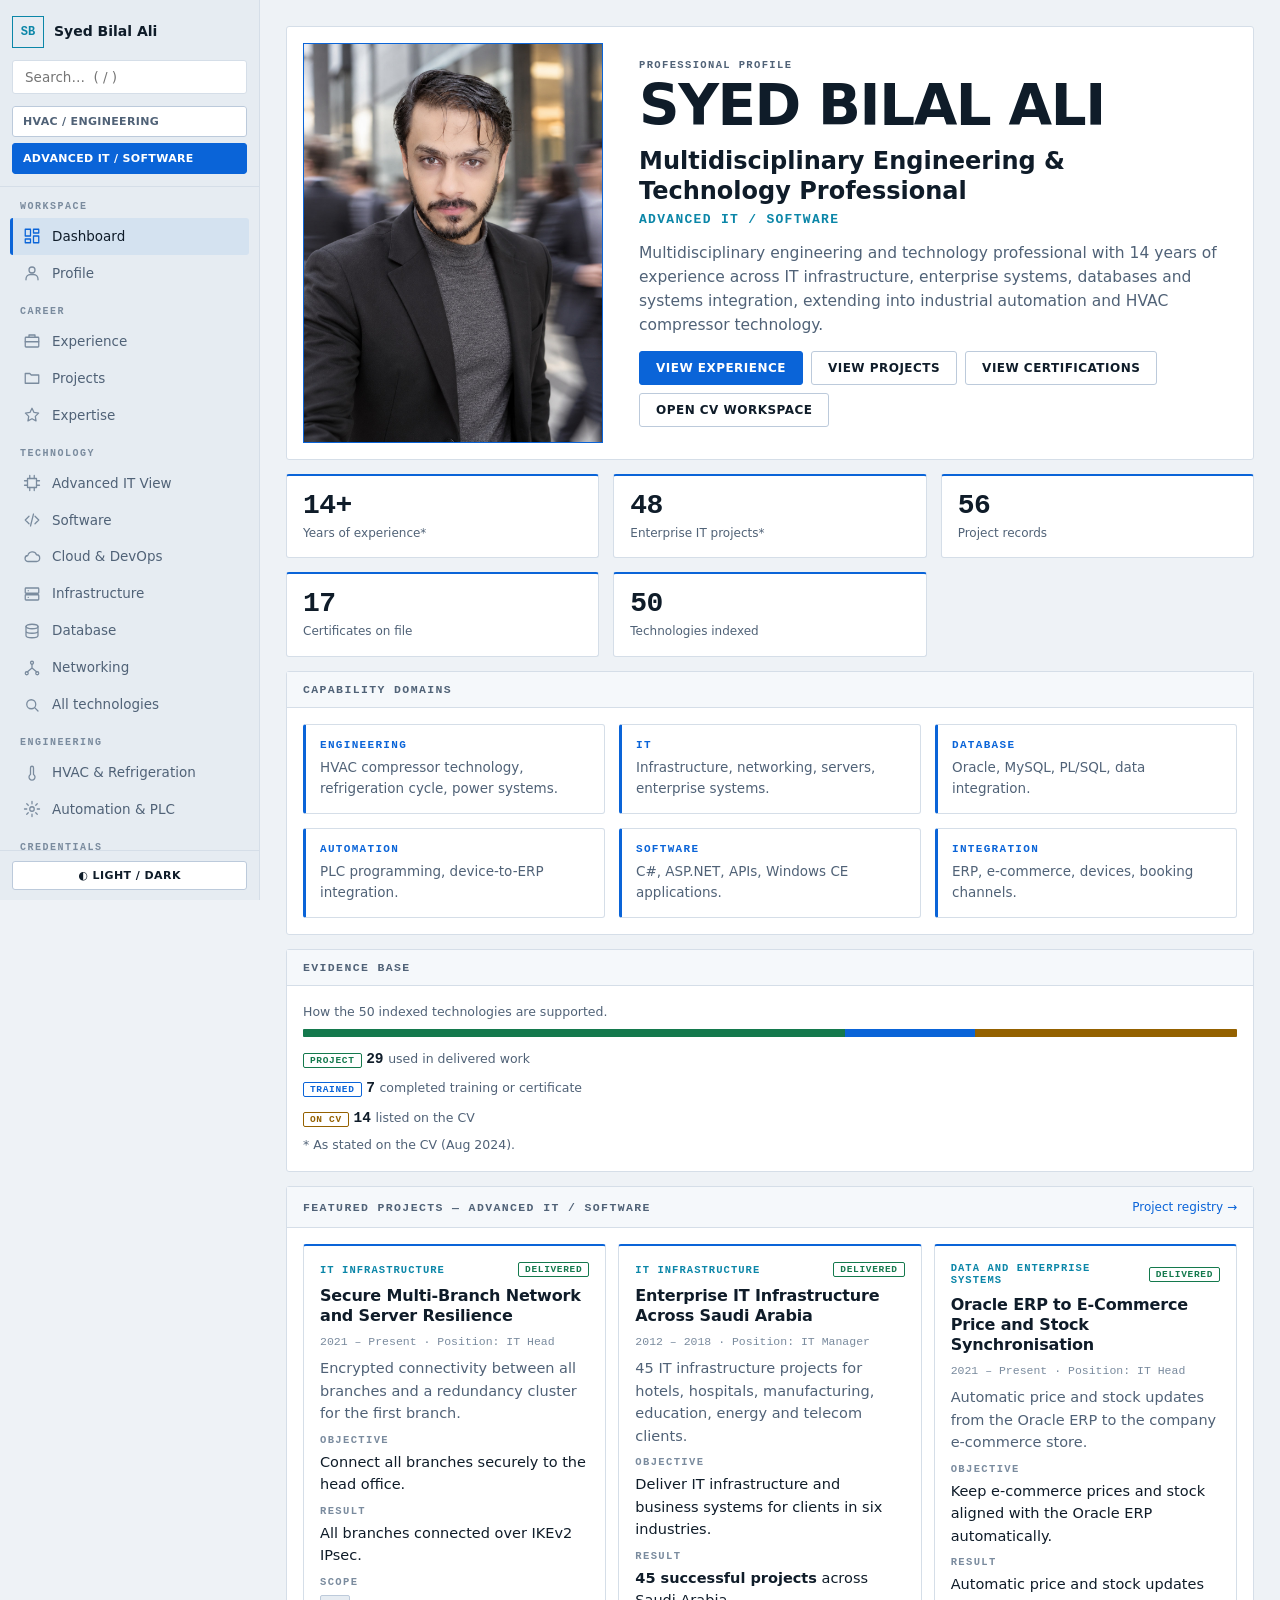
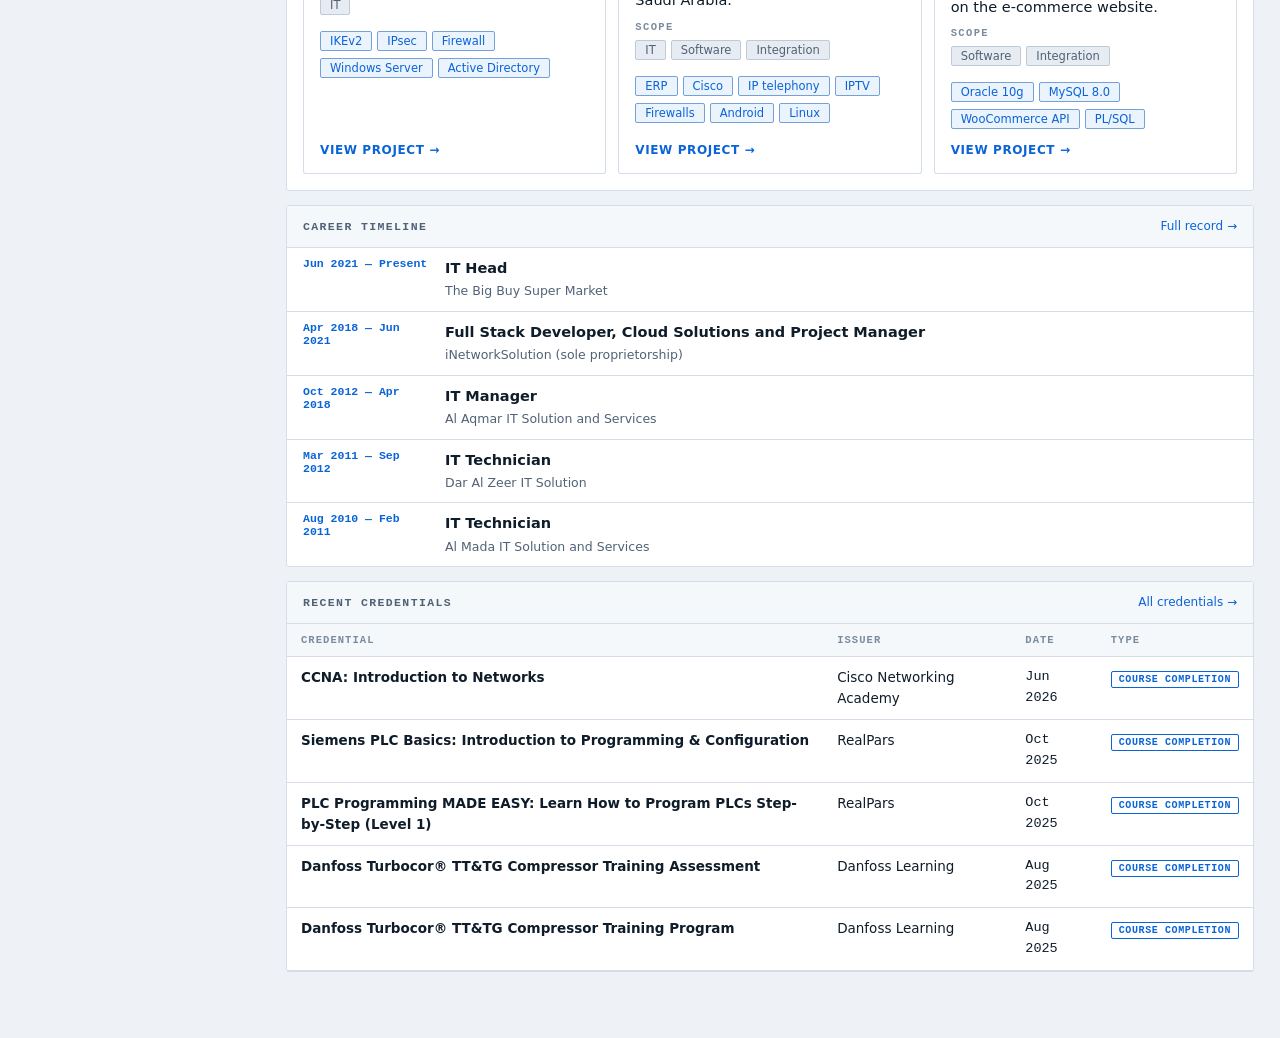
==== commit d51af901: "Remove top bar; move brand, search, career mode and theme into the sidebar Co-Authored-By: Claude So" ====
--- a/index.html
+++ b/index.html
@@ -13,34 +13,36 @@
 <meta name="referrer" content="strict-origin-when-cross-origin">
 <meta http-equiv="Content-Security-Policy" content="default-src 'self'; img-src 'self' data:; style-src 'self'; script-src 'self'; frame-src 'self'; object-src 'self'; base-uri 'self'; form-action 'self' mailto:">
 <script type="application/ld+json">{"@context":"https://schema.org","@type":"Person","name":"Syed Bilal Ali","jobTitle":"IT Head; Engineering & Technology Professional","url":"https://bilalsd1.github.io/","image":"https://bilalsd1.github.io/photo.jpg","address":{"@type":"PostalAddress","addressLocality":"Karachi","addressCountry":"PK"},"alumniOf":{"@type":"CollegeOrUniversity","name":"Virtual University of Pakistan"},"knowsAbout":["IT infrastructure","Networking","Oracle database","PL/SQL","Systems integration","Enterprise ERP","PLC programming","Danfoss Turbocor compressors"],"knowsLanguage":["English","Urdu"]}</script>
-<link rel="stylesheet" href="app.css">
+<link rel="stylesheet" href="app.css?v=20261002b">
 </head>
 <body>
 <a class="skip" href="#view">Skip to content</a>
 <div class="app" id="app">
-  <header class="topbar">
-    <button class="icon-btn menu-btn" id="menuBtn" aria-label="Open navigation" aria-expanded="false" aria-controls="side">☰</button>
-    <a class="brand" href="#/dashboard" aria-label="Dashboard"><span class="mark">SB</span><span class="bn">Syed Bilal Ali<small>Multidisciplinary Engineering &amp; Technology</small></span></a>
-    <div class="search" role="search">
-      <input id="gq" type="search" placeholder="Search experience, projects, technologies…   ( / )" autocomplete="off" aria-label="Global search" aria-controls="gres" aria-expanded="false" maxlength="80">
-      <div class="gres" id="gres" hidden role="listbox"></div>
+  <button class="icon-btn menu-btn" id="menuBtn" aria-label="Open navigation" aria-expanded="false" aria-controls="side">☰</button>
+  <aside class="side" id="side" aria-label="Navigation">
+    <div class="side-head">
+      <a class="brand" href="#/dashboard" aria-label="Dashboard"><span class="mark">SB</span><span class="bn">Syed Bilal Ali<small>Multidisciplinary Engineering &amp; Technology</small></span></a>
+      <div class="search" role="search">
+        <input id="gq" type="search" placeholder="Search…  ( / )" autocomplete="off" aria-label="Global search: experience, projects, technologies" aria-controls="gres" aria-expanded="false" maxlength="80">
+        <div class="gres" id="gres" hidden role="listbox"></div>
+      </div>
+      <div class="modes" id="modes" role="group" aria-label="Career mode"></div>
     </div>
-    <div class="modes" id="modes" role="group" aria-label="Career mode"></div>
-    <a class="btn sm hide-s" href="#/cv">CV</a><a class="btn sm hide-s" href="#/contact">Contact</a>
-    <button class="icon-btn" id="theme" aria-label="Switch light / dark theme" title="Light / dark">◐</button>
-  </header>
-  <aside class="side" id="side" aria-label="Navigation"></aside>
+    <nav id="nav" aria-label="Main"></nav>
+    <div class="side-foot"><button class="btn sm" id="theme" aria-label="Switch light / dark theme">◐ Light / dark</button></div>
+  </aside>
   <div class="scrim" id="scrim" hidden></div>
-  <main id="view" tabindex="-1"></main>
+  <main id="view" tabindex="-1"><p class="loading">Loading profile…</p></main>
   <nav class="bottomnav" id="bottomnav" aria-label="Quick navigation"></nav>
 </div>
 <div class="modal" id="modal" hidden role="dialog" aria-modal="true" aria-label="Document viewer"><div class="modal-box"><div class="modal-bar"><strong id="m-title"></strong><a id="m-open" target="_blank" rel="noopener" class="btn sm">Open PDF ↗</a><button id="m-close" class="btn sm" aria-label="Close">Close ✕</button></div><div class="modal-body" id="m-body"></div></div></div>
 <noscript><div class="nojs"><h1>Syed Bilal Ali</h1><p>Multidisciplinary engineering and technology professional with 14 years of experience across IT infrastructure, enterprise systems, databases and systems integration, extending into industrial automation and HVAC compressor technology.</p><p>Email: Bilalsd1@live.com · Karachi, Pakistan. This profile is an interactive application and needs JavaScript.</p></div></noscript>
-<script src="data/profile.js"></script>
-<script src="data/experience.js"></script>
-<script src="data/projects.js"></script>
-<script src="data/certificates.js"></script>
-<script src="data/tech.js"></script>
-<script src="app.js"></script>
+<script src="boot.js?v=20261002b"></script>
+<script src="data/profile.js?v=20261002b"></script>
+<script src="data/experience.js?v=20261002b"></script>
+<script src="data/projects.js?v=20261002b"></script>
+<script src="data/certificates.js?v=20261002b"></script>
+<script src="data/tech.js?v=20261002b"></script>
+<script src="app.js?v=20261002b"></script>
 </body>
 </html>
--- a/app.css
+++ b/app.css
@@ -233,3 +233,29 @@
 .ident p.ttl+p.sub+p{font-size:15.5px}
 @media(max-width:1180px){.ident{grid-template-columns:220px minmax(0,1fr);gap:26px}.ident img{width:220px;height:293px}}
 @media(max-width:760px){.ident{grid-template-columns:1fr;justify-items:start;gap:18px}.ident img{width:min(100%,260px);height:auto;aspect-ratio:3/4}.ident h1{font-size:32px}}
+
+.loading{padding:40px 10px;color:var(--muted);font:14px var(--mono)}
+
+/* ---- no top bar: brand, search, career mode and theme live in the sidebar ---- */
+.app{grid-template-rows:1fr}
+.side{grid-row:1;top:0;height:100vh;display:flex;flex-direction:column;padding:0;overflow:hidden}
+#view{grid-row:1;padding-top:26px}
+.side-head{padding:16px 12px 12px;border-bottom:1px solid var(--line);display:grid;gap:12px;flex:none}
+.side-head .brand{min-width:0;margin:0}
+.side-head .search{max-width:none}
+.side-head .modes{display:grid;grid-template-columns:1fr;border:0;gap:6px}
+.side-head .modes button{border:1px solid var(--line2);border-radius:3px;text-align:left;padding:8px 10px}
+.side-head .modes button[aria-pressed="true"]{border-color:var(--accent)}
+#nav{flex:1;overflow-y:auto;padding:14px 10px 20px}
+.side-foot{flex:none;padding:10px 12px;border-top:1px solid var(--line)}.side-foot .btn{width:100%}
+.gres{position:fixed;left:calc(var(--side) + 12px);top:14px;width:min(560px,calc(100vw - var(--side) - 40px));max-height:84vh}
+.menu-btn{display:none;position:fixed;top:10px;left:10px;z-index:90;width:42px;height:42px;box-shadow:var(--shadow)}
+@media(max-width:1000px){
+  .app{grid-template-columns:minmax(0,1fr)}
+  .side{position:fixed;left:0;top:0;bottom:0;width:290px;height:auto;z-index:80;transform:translateX(-102%);transition:transform .2s}.side.open{transform:none}
+  .side .ng h5{display:block;margin:0 10px 6px}.side .ni{justify-content:flex-start;padding:10px}.side .ni span,.side .ni em{display:inline}.ng{margin-bottom:14px;padding-bottom:0;border:0}
+  .menu-btn{display:grid;place-items:center}#view{padding:64px 18px 60px}
+  .gres{left:12px;right:12px;width:auto;top:150px}
+  .brand .bn small{display:block}
+}
+@media(max-width:760px){#view{padding:64px 14px 86px}}
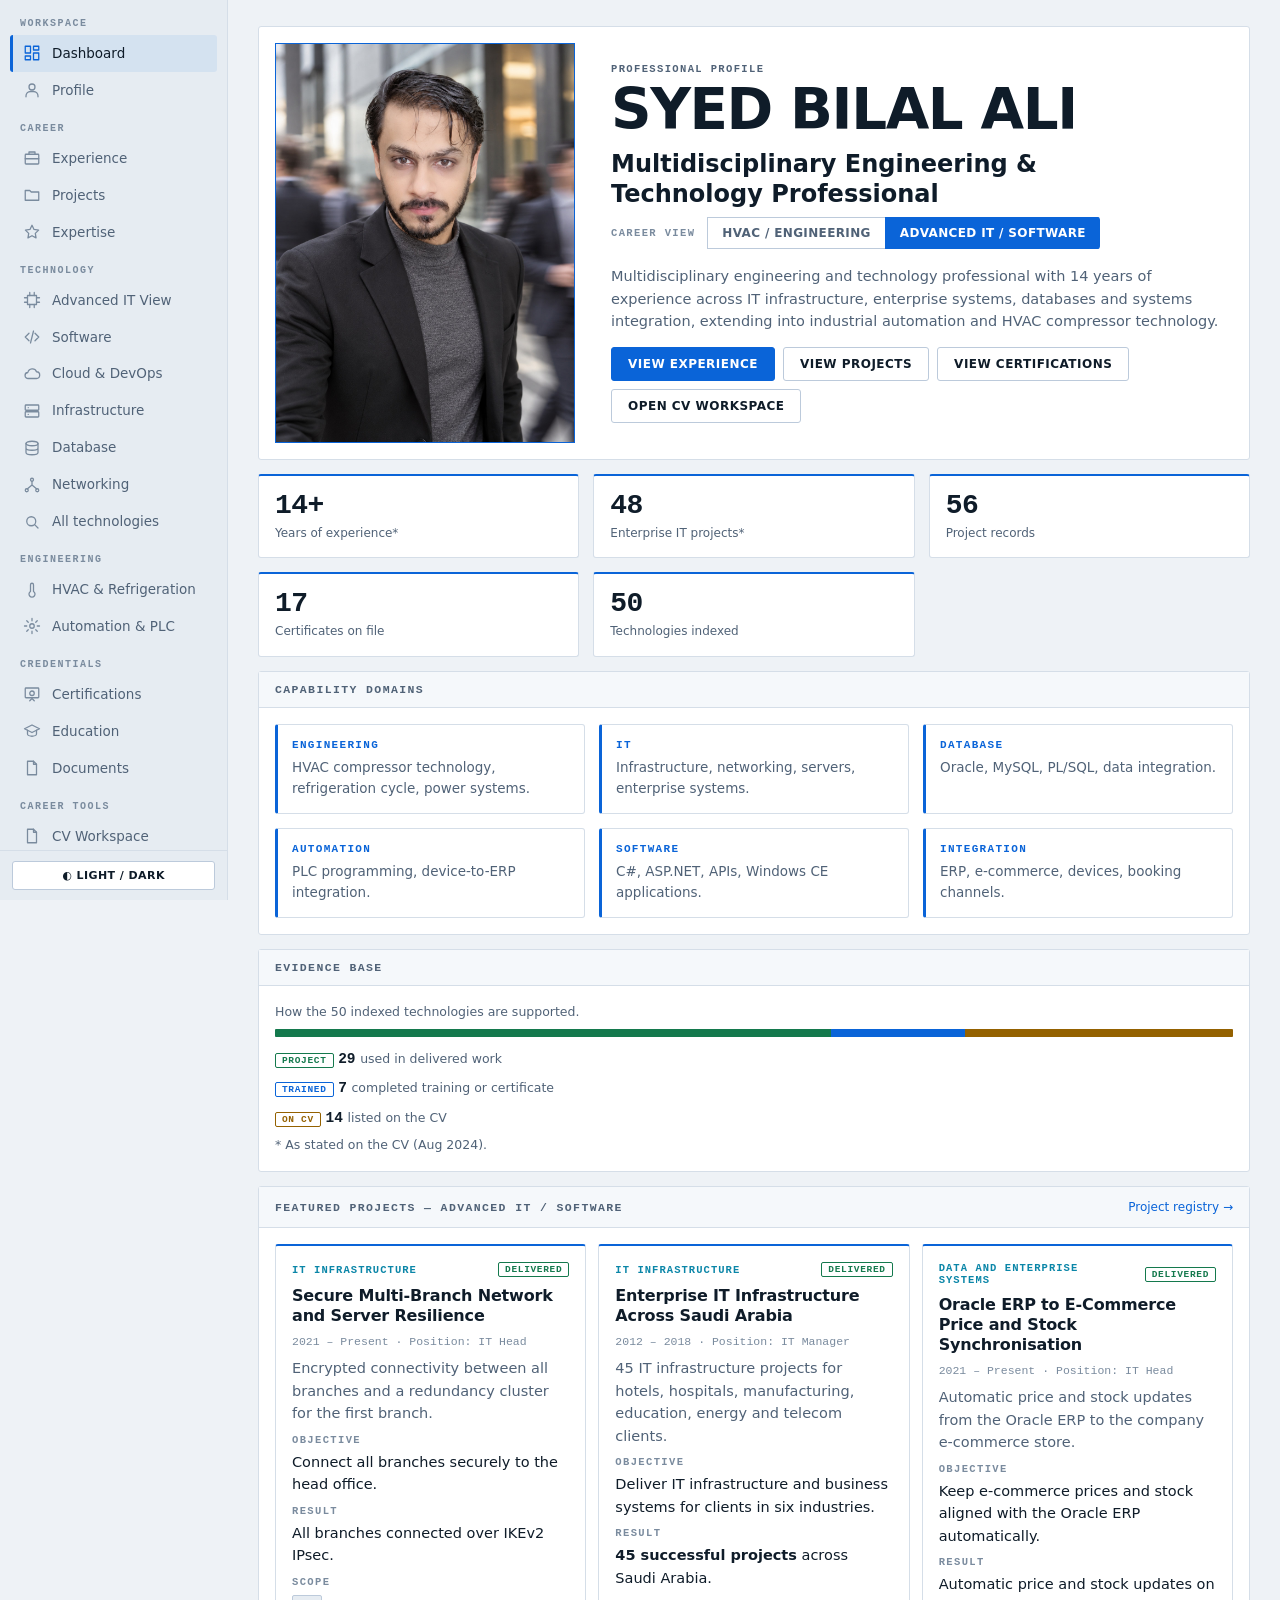
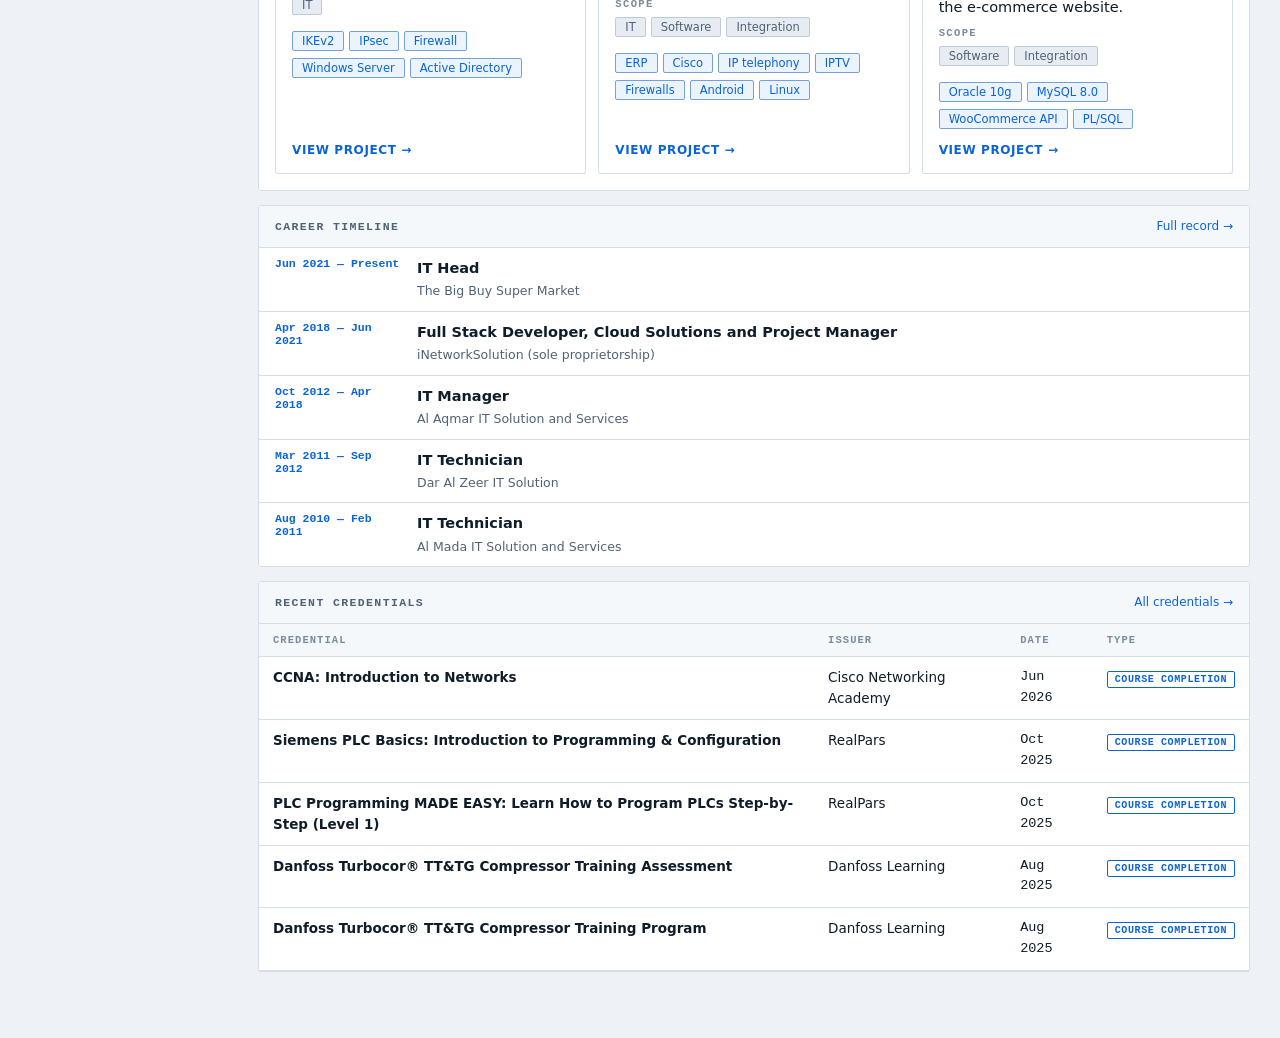
==== commit a599a49c: "Remove search and logo, move career-view switch beside the picture, wider layout Co-Authored-By: Cla" ====
--- a/index.html
+++ b/index.html
@@ -13,21 +13,13 @@
 <meta name="referrer" content="strict-origin-when-cross-origin">
 <meta http-equiv="Content-Security-Policy" content="default-src 'self'; img-src 'self' data:; style-src 'self'; script-src 'self'; frame-src 'self'; object-src 'self'; base-uri 'self'; form-action 'self' mailto:">
 <script type="application/ld+json">{"@context":"https://schema.org","@type":"Person","name":"Syed Bilal Ali","jobTitle":"IT Head; Engineering & Technology Professional","url":"https://bilalsd1.github.io/","image":"https://bilalsd1.github.io/photo.jpg","address":{"@type":"PostalAddress","addressLocality":"Karachi","addressCountry":"PK"},"alumniOf":{"@type":"CollegeOrUniversity","name":"Virtual University of Pakistan"},"knowsAbout":["IT infrastructure","Networking","Oracle database","PL/SQL","Systems integration","Enterprise ERP","PLC programming","Danfoss Turbocor compressors"],"knowsLanguage":["English","Urdu"]}</script>
-<link rel="stylesheet" href="app.css?v=20261002b">
+<link rel="stylesheet" href="app.css?v=20261002c">
 </head>
 <body>
 <a class="skip" href="#view">Skip to content</a>
 <div class="app" id="app">
   <button class="icon-btn menu-btn" id="menuBtn" aria-label="Open navigation" aria-expanded="false" aria-controls="side">☰</button>
   <aside class="side" id="side" aria-label="Navigation">
-    <div class="side-head">
-      <a class="brand" href="#/dashboard" aria-label="Dashboard"><span class="mark">SB</span><span class="bn">Syed Bilal Ali<small>Multidisciplinary Engineering &amp; Technology</small></span></a>
-      <div class="search" role="search">
-        <input id="gq" type="search" placeholder="Search…  ( / )" autocomplete="off" aria-label="Global search: experience, projects, technologies" aria-controls="gres" aria-expanded="false" maxlength="80">
-        <div class="gres" id="gres" hidden role="listbox"></div>
-      </div>
-      <div class="modes" id="modes" role="group" aria-label="Career mode"></div>
-    </div>
     <nav id="nav" aria-label="Main"></nav>
     <div class="side-foot"><button class="btn sm" id="theme" aria-label="Switch light / dark theme">◐ Light / dark</button></div>
   </aside>
@@ -37,12 +29,12 @@
 </div>
 <div class="modal" id="modal" hidden role="dialog" aria-modal="true" aria-label="Document viewer"><div class="modal-box"><div class="modal-bar"><strong id="m-title"></strong><a id="m-open" target="_blank" rel="noopener" class="btn sm">Open PDF ↗</a><button id="m-close" class="btn sm" aria-label="Close">Close ✕</button></div><div class="modal-body" id="m-body"></div></div></div>
 <noscript><div class="nojs"><h1>Syed Bilal Ali</h1><p>Multidisciplinary engineering and technology professional with 14 years of experience across IT infrastructure, enterprise systems, databases and systems integration, extending into industrial automation and HVAC compressor technology.</p><p>Email: Bilalsd1@live.com · Karachi, Pakistan. This profile is an interactive application and needs JavaScript.</p></div></noscript>
-<script src="boot.js?v=20261002b"></script>
-<script src="data/profile.js?v=20261002b"></script>
-<script src="data/experience.js?v=20261002b"></script>
-<script src="data/projects.js?v=20261002b"></script>
-<script src="data/certificates.js?v=20261002b"></script>
-<script src="data/tech.js?v=20261002b"></script>
-<script src="app.js?v=20261002b"></script>
+<script src="boot.js?v=20261002c"></script>
+<script src="data/profile.js?v=20261002c"></script>
+<script src="data/experience.js?v=20261002c"></script>
+<script src="data/projects.js?v=20261002c"></script>
+<script src="data/certificates.js?v=20261002c"></script>
+<script src="data/tech.js?v=20261002c"></script>
+<script src="app.js?v=20261002c"></script>
 </body>
 </html>
--- a/app.css
+++ b/app.css
@@ -259,3 +259,15 @@
   .brand .bn small{display:block}
 }
 @media(max-width:760px){#view{padding:64px 14px 86px}}
+
+/* ---- wide layout: slim sidebar (navigation only), mode switch beside the picture ---- */
+:root{--side:228px}
+#nav{padding-top:18px}
+#view{padding-left:30px;padding-right:30px}
+.bottomnav{grid-template-columns:repeat(4,1fr)}
+.ident .modes{display:inline-flex;align-items:center;flex-wrap:wrap;border:0;gap:0;margin:2px 0 16px}
+.ident .modes .mlbl{font:600 10.5px var(--mono);letter-spacing:.13em;text-transform:uppercase;color:var(--dim);margin-right:12px}
+.ident .modes button{border:1px solid var(--line2);padding:8px 14px;font-size:12px;border-radius:0;margin-right:-1px}
+.ident .modes button[aria-pressed="true"]{border-color:var(--accent);position:relative;z-index:1}
+@media(max-width:1000px){#view{padding:64px 18px 60px}}
+@media(max-width:760px){.ident .modes{display:flex}.ident .modes .mlbl{flex:1 0 100%;margin:0 0 6px}#view{padding:64px 14px 86px}}
